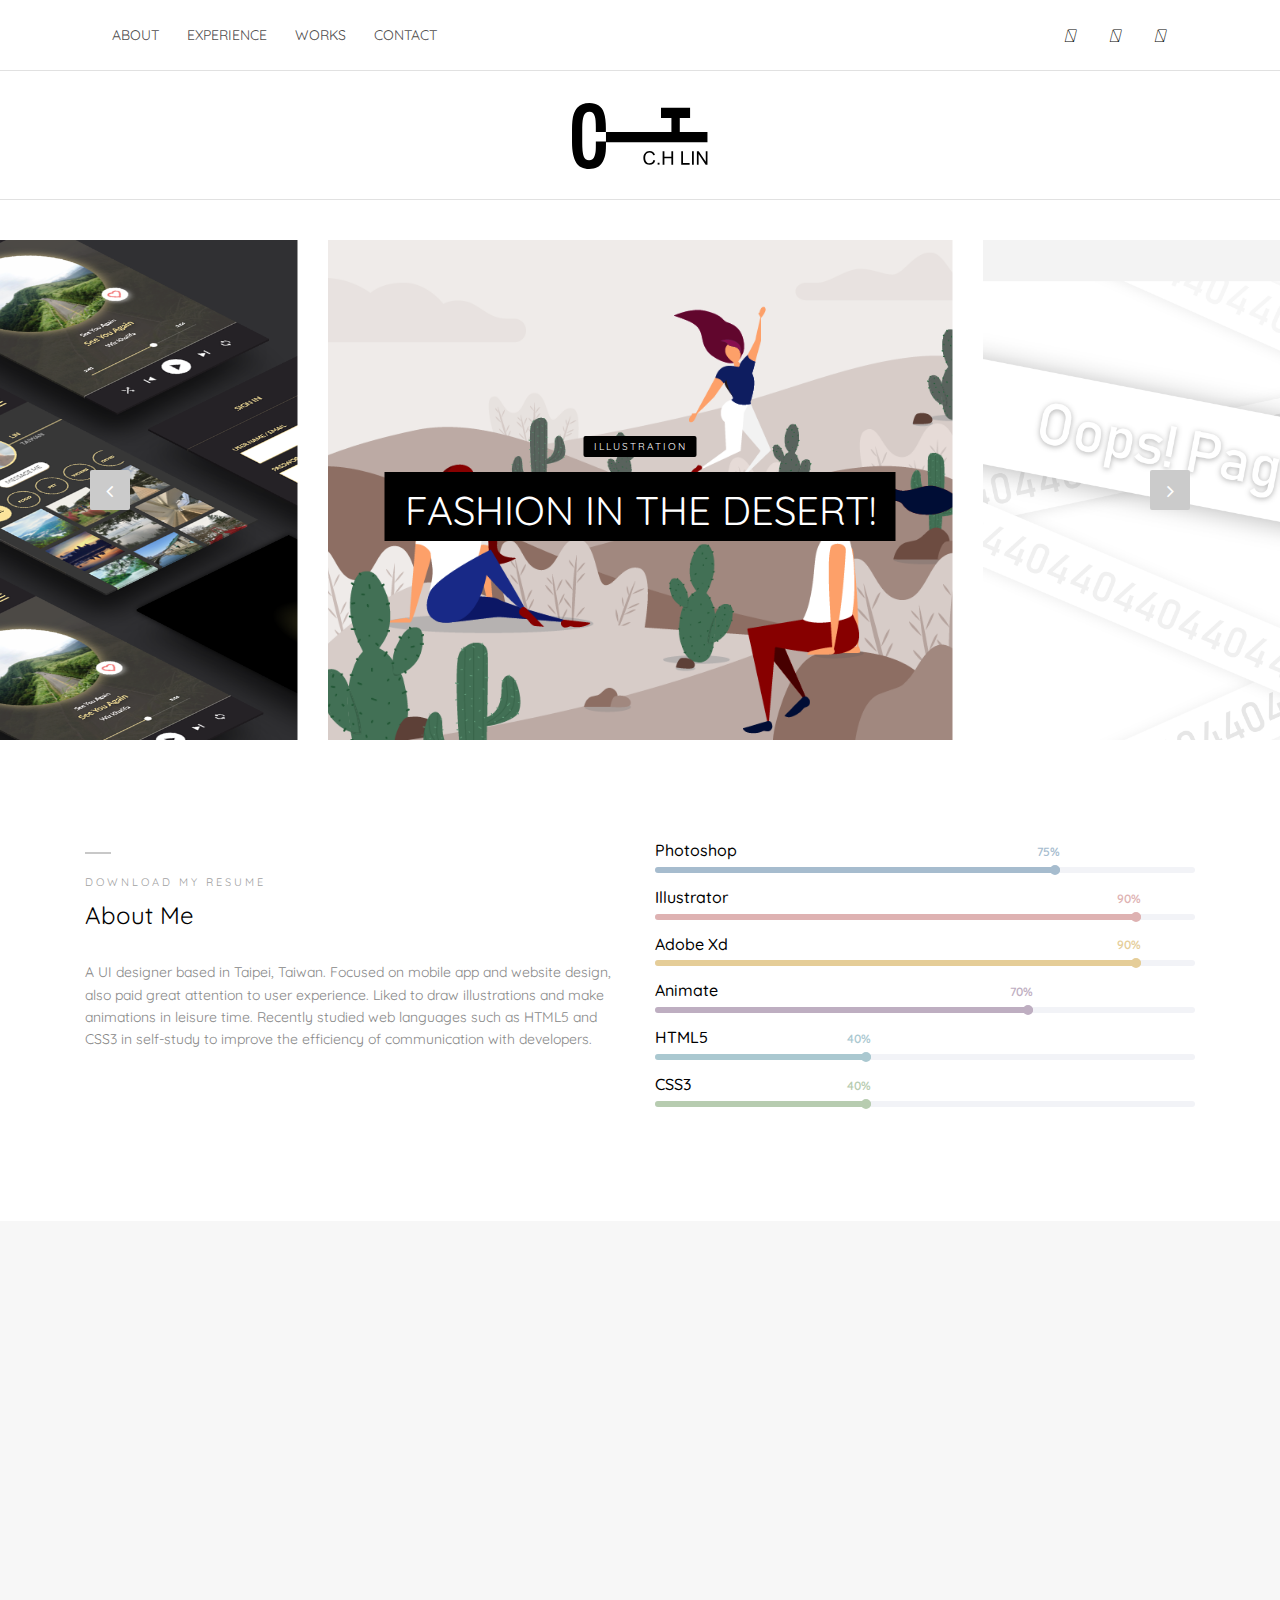
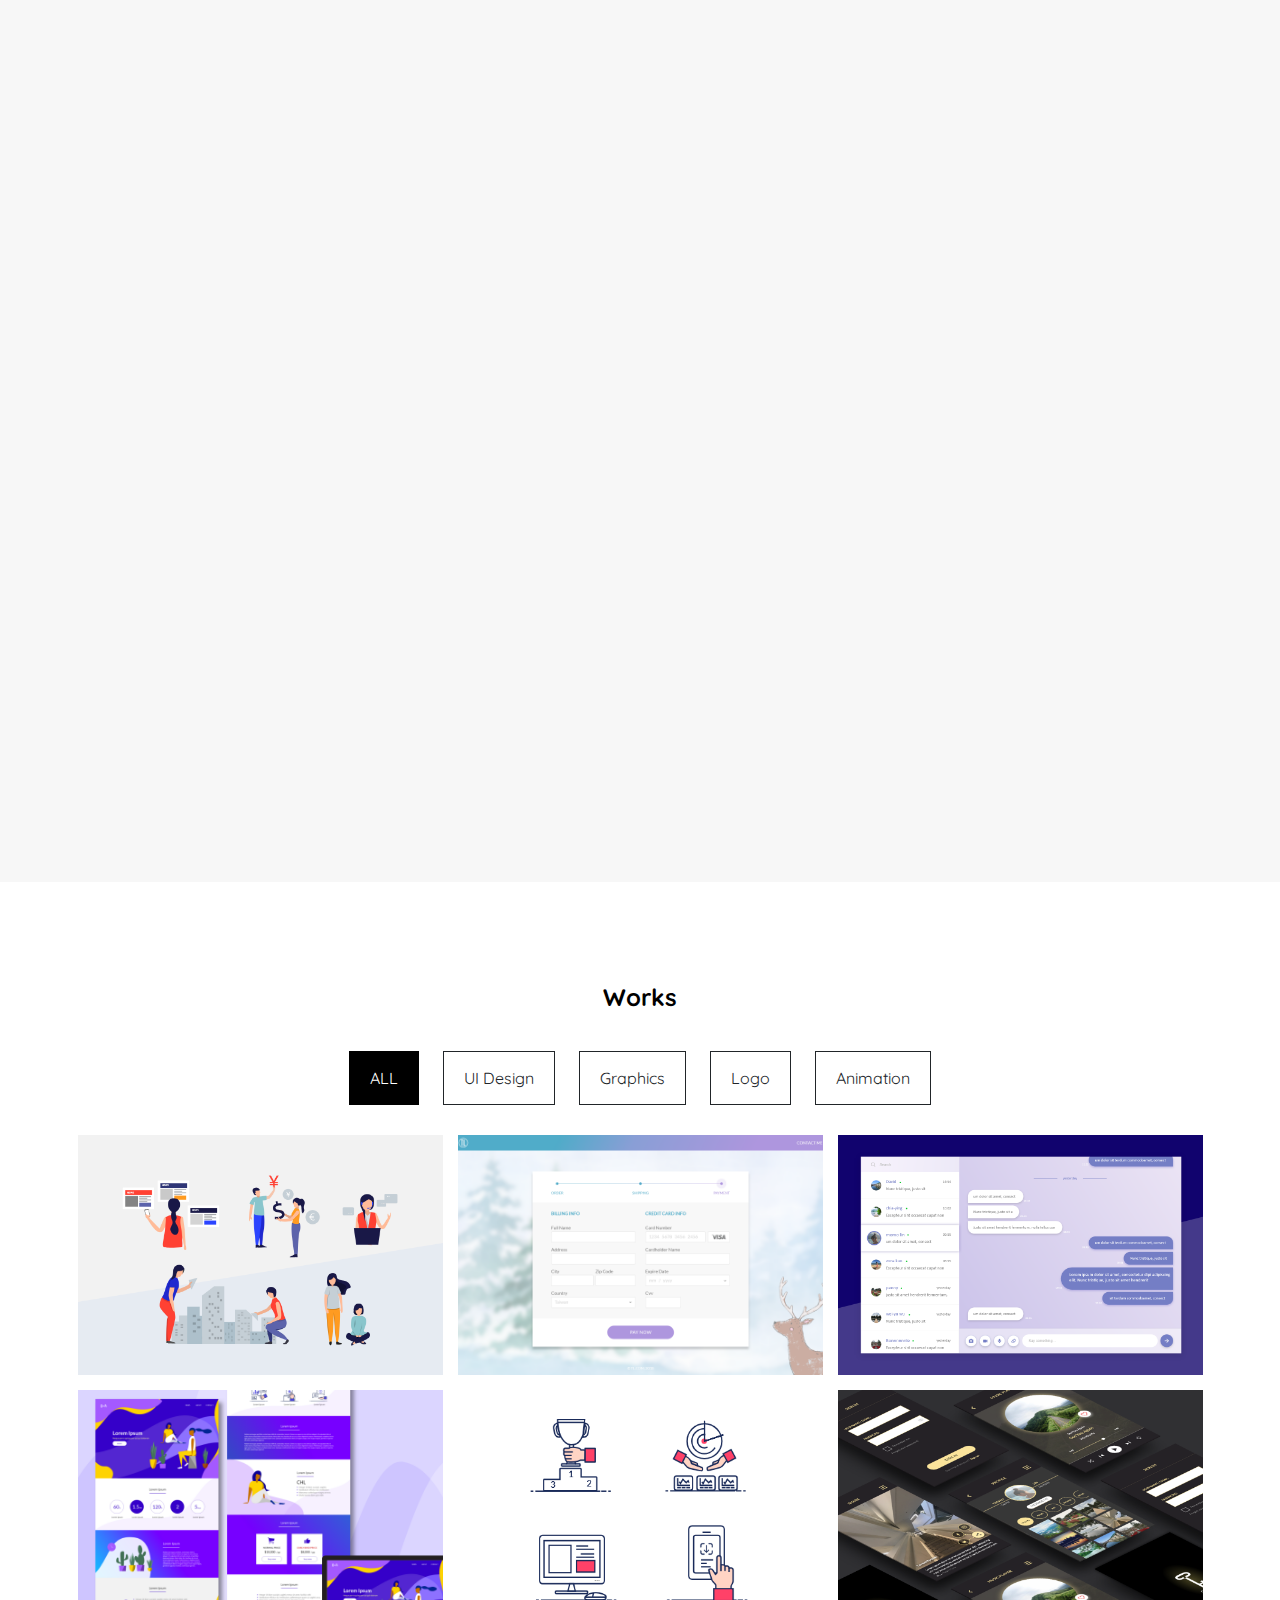
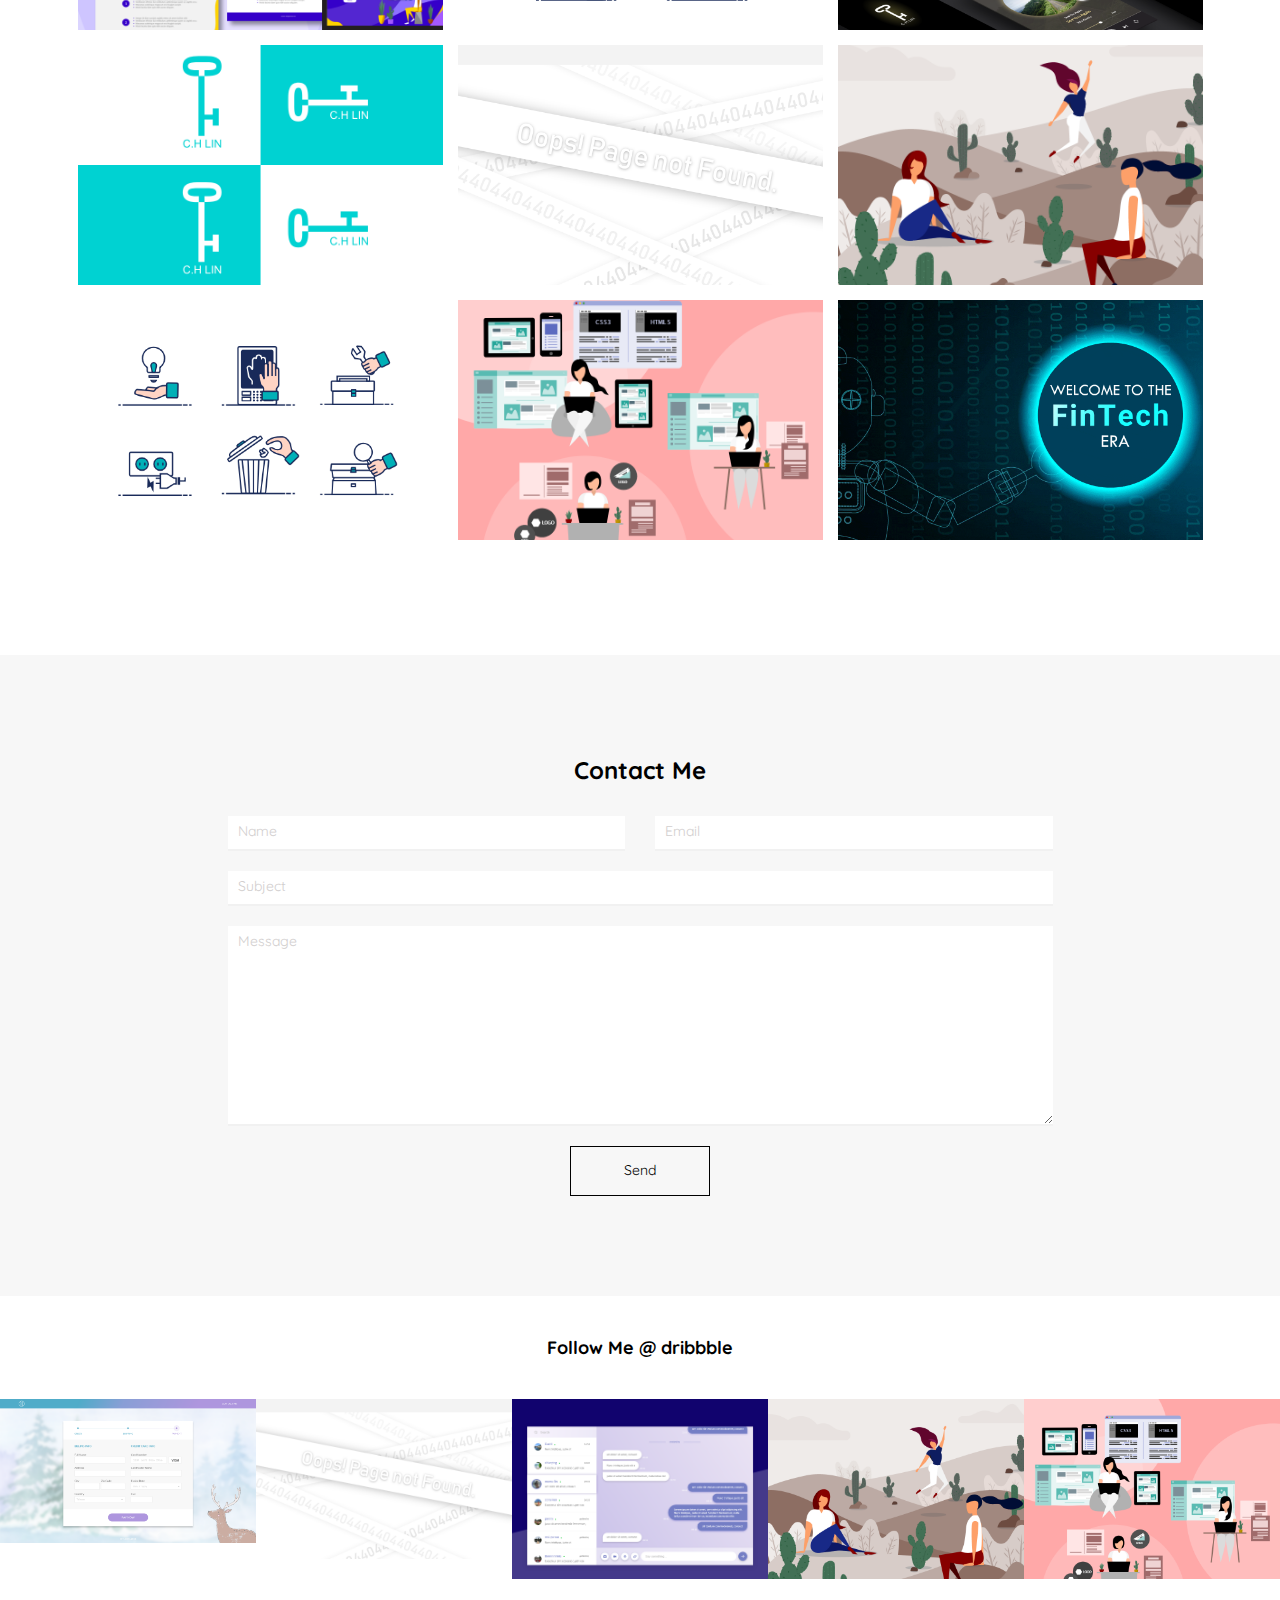
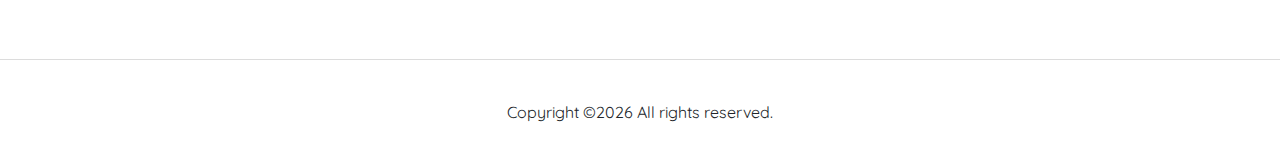
==== index.html @ 38c98ac3 "chl website" ====
<!DOCTYPE html>
<html lang="en">

<head>
    <meta charset="UTF-8">
    <meta name="description" content="">
    <meta http-equiv="X-UA-Compatible" content="IE=edge">
    <meta name="viewport" content="width=device-width, initial-scale=1, shrink-to-fit=no">
    <!-- The above 4 meta tags *must* come first in the head; any other head content must come *after* these tags -->

    <!-- Title -->
    <title>CHL</title>

    <!-- Favicon -->
    <link rel="icon" href="img/core-img/favicon.ico">

    <!-- Style CSS -->
    <link rel="stylesheet" href="style.css">
<!--    <link rel="stylesheet" href="assets/css/bootstrap.min.css">-->
    <link rel="stylesheet" href="assets/css/lightbox.min.css">
    <link rel="stylesheet" href="assets/css/responsive.css">
    <link rel="stylesheet" href="https://use.fontawesome.com/releases/v5.7.1/css/all.css" integrity="sha384-fnmOCqbTlWIlj8LyTjo7mOUStjsKC4pOpQbqyi7RrhN7udi9RwhKkMHpvLbHG9Sr" crossorigin="anonymous">



</head>

<body>
    <!-- Preloader -->
    <div id="preloader">
        <div class="preload-content">
            <div id="original-load"></div>
        </div>
    </div>

    <!-- ##### Header Area Start ##### -->
    <header class="header-area">

        <!-- Nav Area -->
        <div class="original-nav-area" id="stickyNav" >
            <div class="classy-nav-container breakpoint-off">
                <div class="container">
                    <!-- Classy Menu -->
                    <nav class="classy-navbar justify-content-between">

                        <!-- Navbar Toggler -->
                        <div class="classy-navbar-toggler">
                            <span class="navbarToggler"><span></span><span></span><span></span></span>
                        </div>

                        <!-- Menu -->
                        <div class="col-12 col-sm-6 classy-menu" id="originalNav">
                            <!-- close btn -->
                            <div class="classycloseIcon">
                                <div class="cross-wrap"><span class="top"></span><span class="bottom"></span></div>
                            </div>

                            <!-- Nav Start -->
                            <div class="classynav">
                                <ul>
                                    <li><a href="#aboutme">About</a></li>
                                    <li><a href="#myexperiences">Experience</a></li>
                                    <li><a href="#works">Works</a></li>
                                    <li><a href="#contact">Contact</a></li>
                                </ul>
                            </div>
                            <!-- Nav End -->
                        </div>
                        <div class="col-12 col-sm-6">
                        <div class="top-social-area">
<!--
                            <a href="#" data-toggle="tooltip" data-placement="top" title="Pinterest"><i class="fa fa-pinterest" aria-hidden="true"></i></a>
                            <a href="#" data-toggle="tooltip" data-placement="top" title="Twitter"><i class="fa fa-twitter" aria-hidden="true"></i></a>
-->
                            <a target="_blank" href="https://dribbble.com/chiahueilin" data-toggle="tooltip" data-placement="bottom" title="Dribbble"><i class="fab fa-dribbble" aria-hidden="true"></i></a>
                            <a target="_blank" href="https://www.behance.net/tiffanylin1b27" data-toggle="tooltip" data-placement="bottom" title="Behance"><i class="fab fa-behance" aria-hidden="true"></i></a>
                            <a target="_blank" href="#" data-toggle="tooltip" data-placement="bottom" title="Linkedin"><i class="fab fa-linkedin" aria-hidden="true"></i></a>
                        </div>
                    </div>
                    </nav>
                </div>
            </div>
        </div>
        <div class="logo-area text-center">
            <div class="container h-100">
                <div class="row h-100 align-items-center">
                    <div class="col-12">
                        <a href="index.html" class="original-logo"><img src="img/core-img/logo_horizontal_filled%20%E2%80%93%201@2x.png" alt=""></a>
                    </div>
                </div>
            </div>
        </div>
    </header>
    <!-- ##### Header Area End ##### -->

    <!-- ##### Hero Area Start ##### -->
    <div class="hero-area">
        <!-- Hero Slides Area -->
        <div class="hero-slides owl-carousel">
            <!-- Single Slide -->
            <div class="single-hero-slide bg-img" style="background-image: url(img/bg-img/desert.png);">
                <div class="container h-100">
                    <div class="row h-100 align-items-center">
                        <div class="col-12">
                            <div class="slide-content text-center">
                                <div class="post-tag">
                                    <a href="#" data-animation="fadeInUp">illustration</a>
                                </div>
                                <h2 data-animation="fadeInUp" data-delay="250ms"><a href="#">fashion in the desert!</a></h2>
                            </div>
                        </div>
                    </div>
                </div>
            </div>
        
            <!-- Single Slide -->
            <div class="single-hero-slide bg-img" style="background-image: url(img/bg-img/008_404page.png);">
                <div class="container h-100">
                    <div class="row h-100 align-items-center">
                        <div class="col-12">
                            <div class="slide-content text-center">
                                <div class="post-tag">
                                    <a href="#" data-animation="fadeInUp">UI Design</a>
                                </div>
                                <h2 data-animation="fadeInUp" data-delay="250ms"><a href="#">Oops!Page not Found!</a></h2>
                            </div>
                        </div>
                    </div>
                </div>
            </div>
            <!-- Single Slide -->
            <div class="single-hero-slide bg-img" style="background-image: url(img/bg-img/012_Direct%20Messaging_dribbble%20%E2%80%93%201.png);">
                <div class="container h-100">
                    <div class="row h-100 align-items-center">
                        <div class="col-12">
                            <div class="slide-content text-center">
                                <div class="post-tag">
                                    <a href="#" data-animation="fadeInUp">UI Design</a>
                                </div>
                                <h2 data-animation="fadeInUp" data-delay="250ms"><a href="#">Message Me!</a></h2>
                            </div>
                        </div>
                    </div>
                </div>
            </div>
            <!-- Single Slide -->
            <div class="single-hero-slide bg-img" style="background-image: url(img/bg-img/Perspective%20App%20Screens%20Mock-Up_filled.png);">
                <div class="container h-100">
                    <div class="row h-100 align-items-center">
                        <div class="col-12">
                            <div class="slide-content text-center">
                                <div class="post-tag">
                                    <a href="#" data-animation="fadeInUp">APP Design</a>
                                </div>
                                <h2 data-animation="fadeInUp" data-delay="250ms"><a href="#">UI Challenge!</a></h2>
                            </div>
                        </div>
                    </div>
                </div>
            </div>
        </div>
    </div>
    <!-- ##### Hero Area End ##### -->

    <!-- ##### Blog Wrapper Start ##### -->
    <div id="aboutme" class="blog-wrapper section-padding-100 clearfix">
        <div class="container">
            <div class="row align-items-end">
                <!-- Single Blog Area -->
                <div class="col-12 col-lg-6">
                    <div class="single-blog-area clearfix">
                        <!-- Blog Content -->
                        <div class="single-blog-content">
                            <div class="line"></div>
                            <a href="resume.pdf" download="resume" class="post-tag">Download My Resume</a>
                            <h4>About Me</h4>
                            <p>A UI designer based in Taipei, Taiwan. Focused on mobile app and website design, also paid great attention to user experience. Liked to draw illustrations and make animations in leisure time. Recently studied web languages such as HTML5 and CSS3 in self-study to improve the efficiency of communication with developers.</p>
                        </div>
                    </div>
                </div>
				<div class="col-12 col-lg-6">
                  <div class="single-blog-area clearfix">
							<div class="progress-wrap">
								<h6>Photoshop</h6>
								<div class="progress">
								 	<div class="progress-bar color-1" role="progressbar" aria-valuenow="75"
								  	aria-valuemin="0" aria-valuemax="100" style="width:75%">
								    <span>75%</span>
								  	</div>
								</div>
							</div>
							<div class="progress-wrap">
								<h6>Illustrator</h6>
								<div class="progress">
								 	<div class="progress-bar color-2" role="progressbar" aria-valuenow="90"
								  	aria-valuemin="0" aria-valuemax="100" style="width:90%">
								    <span>90%</span>
								  	</div>
								</div>
							</div>
							<div class="progress-wrap">
								<h6>Adobe Xd</h6>
								<div class="progress">
								 	<div class="progress-bar color-3" role="progressbar" aria-valuenow="90"
								  	aria-valuemin="0" aria-valuemax="100" style="width:90%">
								    <span>90%</span>
								  	</div>
								</div>
							</div>
							<div class="progress-wrap">
								<h6>Animate</h6>
								<div class="progress">
								 	<div class="progress-bar color-4" role="progressbar" aria-valuenow="70"
								  	aria-valuemin="0" aria-valuemax="100" style="width:70%">
								    <span>70%</span>
								  	</div>
								</div>
							</div>
							<div class="progress-wrap">
								<h6>HTML5</h6>
								<div class="progress">
								 	<div class="progress-bar color-5" role="progressbar" aria-valuenow="30"
								  	aria-valuemin="0" aria-valuemax="100" style="width:40%">
								    <span>40%</span>
								  	</div>
								</div>
							</div>
							<div class="progress-wrap">
								<h6>CSS3</h6>
								<div class="progress">
								 	<div class="progress-bar color-6" role="progressbar" aria-valuenow="40"
								  	aria-valuemin="0" aria-valuemax="100" style="width:40%">
								    <span>40%</span>
								  	</div>
								</div>
							</div>
					</div>
				</div>
            </div>
            </div>
        </div>
    <!-- skills -->
     <section id="myexperiences" class="experience">
        <div class="container">
            <div class="row">
                <div class="col-12 col-lg-12">

                    <!-- Single Blog Area  -->
                    <div class="single-blog-area blog-style-2 mb-50 wow fadeInUp" data-wow-delay="0.2s" data-wow-duration="1000ms">
                        <div class="row align-items-center">
                            <div class="col-12 col-md-5">
                                <div class="single-blog-thumbnail">
                                    <img src="img/blog-img/experience3.png" alt="">
                                    <div class="post-date">
                                        <p>2<span>years</span></p>
                                    </div>
                                </div>
                            </div>
                            <div class="col-12 col-md-7">
                                <!-- Blog Content -->
                                <div class="single-blog-content">
                                    <div class="line"></div>
                                    <p>2017-NOW</p>
                                    <h4>UI Designer</h4>
                                    <h6>Official Website Redesigned Project Leader</h6>
                                    <p>- Presented analysis, sitemaps, wireframe, concept sketches and visual design to chiefs<br>
                                        - Responsible for all UI/UX design decision<br>
                                        - Inter-departmental communication</p>

                                    <h6>Stock and Future APP</h6>
                                    <p>- Collaborated closely with the product manager and Engineers from conception to the end<br>
                                        - Responsible for all UI design decision to create visually stimulating and delightful designs<br>
                                        - Completed jobs 10% faster than targets on average</p>

                                    <h6>Simulated Trading Platform / Competition Website</h6>
                                    <p>- Collaborated closely with product manager on product strategies, sitemaps and wireframe<br>
                                        - Mocked up prototypes for testing and presentation<br>
                                        - Responsible for all UI design decision</p>
                                </div>
                            </div>
                        </div>
                    </div>

                    <!-- Single Blog Area  -->
                    <div class="single-blog-area blog-style-2 mb-50 wow fadeInUp" data-wow-delay="0.3s" data-wow-duration="1000ms">
                        <div class="row align-items-center">
                            <div class="col-12 col-md-5">
                                <div class="single-blog-thumbnail">
                                    <img src="img/blog-img/experience2.png" alt="">
                                    <div class="post-date">
                                        <p>2<span>years</span></p>
                                    </div>
                                </div>
                            </div>
                            <div class="col-12 col-md-7">
                                <!-- Blog Content -->
                                <div class="single-blog-content">
                                    <div class="line"></div>
                                    <p>2015-2017</p>
                                    <h4>Visual Designer / UI Designer</h4>
                                    <h6>Medical Game on Ipad</h6>
                                        <p>- Communicated with clients to form a strong understanding of their mission<br>
                                        - Presented concepts, product strategies and benefits to clients<br>
                                            - Created illustrations based on clients needs</p>

                                    <h6>Medical Product Website / Exhibition / Academic Institution Events</h6>
                                        <p>- Responsible for all UI design decision<br>
                                        - Created Main visual design of exhibition activities<br>
                                        - Designed promotional materials</p>
                                </div>
                            </div>
                        </div>
                    </div>
                    <!-- Single Blog Area  -->
                    <div class="single-blog-area blog-style-2 mb-50 wow fadeInUp" data-wow-delay="0.5s" data-wow-duration="1000ms">
                        <div class="row align-items-center">
                            <div class="col-12 col-md-5">
                                <div class="single-blog-thumbnail">
                                    <img src="img/blog-img/experience1.png" alt="">
                                    <div class="post-date">
                                        <p>3<span>years</span></p>
                                    </div>
                                </div>
                            </div>
                            <div class="col-12 col-md-7">
                                <!-- Blog Content -->
                                <div class="single-blog-content">
                                    <div class="line"></div>
                                    <p>2013-2015</p>
                                    <h4>Intern / Freelancer</h4>
                                    <p>- Designed promotions materials including print ads, brochures, posters and website banners<br>
                                        - Created logo for clients rebranding efforts.</p>
                                </div>
                            </div>
                        </div>
                    </div>
                </div>

                    </div>
                </div>
    </section>
<!--            </div>-->

    <!-- ##### Blog Wrapper End ##### -->
    
    
     <!-- ====== Portfolio Section ====== -->
    <section id="works" class="section-padding-100 portfolio-area">
        <div class="container">
            <!-- Section Title -->
            <div class="row justify-content-center">
                <div class="col-lg-6">
                    <div class="text-center">
                        <h4>Works</h4>
                    </div>
                </div>
            </div>
            <!-- //Section Title -->
            <div class="row justify-content-center">
                <!-- Work List Menu-->
                <div class="col-lg-8">
                    <div class="work-list text-center">
                        <ul>
                            <li class="filter" class="active" data-filter="all">ALL</li>
                            <li class="filter" data-filter=".web">UI Design</li>
                            <li class="filter" data-filter=".graphics">Graphics</li>
                            <li class="filter" data-filter=".logo">Logo</li>
<!--                            <li class="filter" data-filter=".wp">Flat</li>-->
                            <li class="filter" data-filter=".other">Animation</li>
                        </ul>
                    </div>
                </div>
                <!-- // Work List Menu -->
            </div>
            <div class="row portfolio">
                <!-- Single Portfolio -->
                <div class="col-lg-4 col-md-6 mix graphics">
                    <div class="single-portfolio" style="background-image: url(img/blog-img/human.png)">
                        <div class="portfolio-icon text-center">
                            <a data-lightbox='lightbox' href="img/blog-img/human.png"><i class="far fa-eye"></i></a>
                        </div>
                        <div class="portfolio-hover">
                            <h4>Human Behavior</h4>
                        </div>
                    </div>
                </div>
                <!-- // Single Portfolio -->
                <!-- Single Portfolio -->
                <div class="col-lg-4 col-md-6 mix web">
                    <div class="single-portfolio" style="background-image: url(img/blog-img/002_checkout.png)">
                        <div class="portfolio-icon text-center">
                            <a data-lightbox='lightbox' href="img/blog-img/002_checkout.png"><i class="far fa-eye"></i></a>
                        </div>
                        <div class="portfolio-hover">
                            <h4>Checkout</span></h4>
                        </div>
                    </div>
                </div>
                <!-- // Single Portfolio -->
                <!-- Single Portfolio -->
                <div class="col-lg-4 col-md-6 mix web">
                    <div class="single-portfolio" style="background-image: url(img/blog-img/012_Direct%20Messaging.png)">
                        <div class="portfolio-icon text-center">
                            <a data-lightbox='lightbox' href="img/blog-img/012_Direct%20Messaging.png"><i class="far fa-eye"></i></a>
                        </div>
                        <div class="portfolio-hover">
                            <h4>Messaging</span></h4>
                        </div>
                    </div>
                </div>
                <!-- // Single Portfolio -->
                <!-- Single Portfolio -->
                <div class="col-lg-4 col-md-6 mix web graphics">
                    <div class="single-portfolio" style="background-image: url(img/blog-img/onepage.png)">
                        <div class="portfolio-icon text-center">
                            <a data-lightbox='lightbox' href="img/blog-img/onepage.png"><i class="far fa-eye"></i></a>
                        </div>
                        <div class="portfolio-hover">
                            <h4>One-page Website</h4>
                        </div>
                    </div>
                </div>
                <!-- // Single Portfolio -->
                <!-- Single Portfolio -->
                <div class="col-lg-4 col-md-6 mix graphics">
                    <div class="single-portfolio" style="background-image: url(img/blog-img/icondesign_dribbble.png)">
                        <div class="portfolio-icon text-center">
                            <a data-lightbox='lightbox' href="img/blog-img/icondesign_dribbble.png"><i class="far fa-eye"></i></a>
                        </div>
                        <div class="portfolio-hover">
                            <h4>Icon Set</h4>
                        </div>
                    </div>
                </div>
                <!-- // Single Portfolio -->
                <!-- Single Portfolio -->
                <div class="col-lg-4 col-md-6 mix web">
                    <div class="single-portfolio" style="background-image: url(img/blog-img/Perspective%20App%20Screens%20Mock-Up_filled.png)">
                        <div class="portfolio-icon text-center">
                            <a data-lightbox='lightbox' href="img/blog-img/Perspective%20App%20Screens%20Mock-Up_filled.png"><i class="far fa-eye"></i></a>
                        </div>
                        <div class="portfolio-hover">
                            <h4>APP UI Challenge</h4>
                        </div>
                    </div>
                </div>
                <!-- // Single Portfolio -->
                <!-- Single Portfolio -->
                <div class="col-lg-4 col-md-6 mix logo graphics">
                    <div class="single-portfolio" style="background-image: url(img/blog-img/logo.png)">
                        <div class="portfolio-icon text-center">
                            <a data-lightbox='lightbox' href="img/blog-img/logo.png"><i class="far fa-eye"></i></a>
                        </div>
                        <div class="portfolio-hover">
                            <h4>My Logo</h4>
                        </div>
                    </div>
                </div>
                <!-- // Single Portfolio -->
                <!-- Single Portfolio -->
                <div class="col-lg-4 col-md-6 mix web">
                    <div class="single-portfolio" style="background-image: url(img/blog-img/008_404page.png)">
                        <div class="portfolio-icon text-center">
                            <a data-lightbox='lightbox' href="img/blog-img/008_404page.png"><i class="far fa-eye"></i></a>
                        </div>
                        <div class="portfolio-hover">
                            <h4>404 page</h4>
                        </div>
                    </div>
                </div>
                <!-- // Single Portfolio -->
                <!-- Single Portfolio -->
                <div class="col-lg-4 col-md-6 mix graphics">
                    <div class="single-portfolio" style="background-image: url(img/blog-img/desert.png)">
                        <div class="portfolio-icon text-center">
                            <a data-lightbox='lightbox' href="img/blog-img/desert.png"><i class="far fa-eye"></i></a>
                        </div>
                        <div class="portfolio-hover">
                            <h4>Fashion in the desert</h4>
                        </div>
                    </div>
                </div>
                <!-- // Single Portfolio -->
                <!-- Single Portfolio -->
                <div class="col-lg-4 col-md-6 mix icon graphics">
                    <div class="single-portfolio" style="background-image: url(img/blog-img/icondesign2_dribbble.png)">
                        <div class="portfolio-icon text-center">
                            <a data-lightbox='lightbox' href="img/blog-img/icondesign2_dribbble.png"><i class="far fa-eye"></i></a>
                        </div>
                        <div class="portfolio-hover">
                            <h4>Icon Set2</h4>
                        </div>
                    </div>
                </div>
                <!-- // Single Portfolio -->
                <!-- Single Portfolio -->
                <div class="col-lg-4 col-md-6 mix graphics">
                    <div class="single-portfolio" style="background-image: url(img/blog-img/human-2.png)">
                        <div class="portfolio-icon text-center">
                            <a data-lightbox='lightbox' href="img/blog-img/human-2.png"><i class="far fa-eye"></i></a>
                        </div>
                        <div class="portfolio-hover">
                            <h4>Working Woman</h4>
                        </div>
                    </div>
                </div>
                <!-- // Single Portfolio -->
                <!-- Single Portfolio -->
                <div class="col-lg-4 col-md-6 mix other graphics">
                    <div class="single-portfolio" style="background-image: url(img/blog-img/robotbanner_1200x808_s.gif)">
                        <div class="portfolio-icon text-center">
                            <a data-lightbox='lightbox' href="img/blog-img/robotbanner_1200x808_s.gif"><i class="far fa-eye"></i></a>
                        </div>
                        <div class="portfolio-hover">
                            <h4>The FinTech Era</h4>
                        </div>
                    </div>
                </div>
                <!-- // Single Portfolio -->
            </div>
        </div>
    </section>
    <!-- ====== // Portfolio Section ====== -->
    
        <!-- ##### Contact Area Start ##### -->
    <section id="contact" class="contact-area section-padding-100">
        <div class="container">
            <div class="row justify-content-center">
                <!-- Contact Form Area -->
                <div class="col-12 col-md-10 col-lg-9">
                    <div class="contact-form">
                    <div class="text-center">
                        <h4>Contact Me</h4>
                    </div>
                        <!-- Contact Form -->
                        <form action="https://formspree.io/coffeeanne26@gmail.com" method="POST">
                            <div class="row">
                                <div class="col-12 col-md-6">
                                    <div class="group">
                                        <input type="text" name="name" id="name" required>
                                        <span class="highlight"></span>
                                        <span class="bar"></span>
                                        <label>Name</label>
                                    </div>
                                </div>
                                <div class="col-12 col-md-6">
                                    <div class="group">
                                        <input type="email" name="email" id="email" required>
                                        <span class="highlight"></span>
                                        <span class="bar"></span>
                                        <label>Email</label>
                                    </div>
                                </div>
                                <div class="col-12">
                                    <div class="group">
                                        <input type="text" name="subject" id="subject" required>
                                        <span class="highlight"></span>
                                        <span class="bar"></span>
                                        <label>Subject</label>
                                    </div>
                                </div>
                                <div class="col-12">
                                    <div class="group">
                                        <textarea name="message" id="message" required></textarea>
                                        <span class="highlight"></span>
                                        <span class="bar"></span>
                                        <label>Message</label>
                                    </div>
                                </div>
                                <div class="col-12">
                                    <div class="btn-center">
                                    <button type="submit" class="btn original-btn">Send</button>
                                    </div>
                                </div>
                            </div>
                        </form>
<!--
                        <form action="https://formspree.io/your@email.com" method="POST">
                          <input type="text" name="name">
                          <input type="email" name="_replyto">
                          <input type="submit" value="Send">
                        </form>
-->
                    </div>
                </div>

            </div>
        </div>
    </section>
    
    
    

    <!-- ##### Dribbble Feed Area Start ##### -->
    <div class="instagram-feed-area">
        <div class="container">
            <div class="row">
                <div class="col-12">
                    <div class="insta-title">
                        <h5>Follow Me @ dribbble</h5>
                    </div>
                </div>
            </div>
        </div>
        <!-- Dribbble Slides -->
        <div class="instagram-slides owl-carousel">
            <!-- Single Dribbble Feed -->
            <div class="single-insta-feed">
                <img src="img/blog-img/002_checkout.png" alt="">
                <!-- Hover Effects -->
                <div class="hover-effects">
                    <a target="_blank" href="https://dribbble.com/chiahueilin" class="d-flex align-items-center justify-content-center"><i class="fab fa-dribbble"></i></a>
                </div>
            </div>
            <!-- Single Dribbble Feed -->
            <div class="single-insta-feed">
                <img src="img/blog-img/008_404page.png" alt="">
                <!-- Hover Effects -->
                <div class="hover-effects">
                    <a target="_blank" href="https://dribbble.com/chiahueilin" class="d-flex align-items-center justify-content-center"><i class="fab fa-dribbble"></i></a>
                </div>
            </div>
            <!-- Single Dribbble Feed -->
            <div class="single-insta-feed">
                <img src="img/blog-img/012_Direct%20Messaging_dribbble.png" alt="">
                <!-- Hover Effects -->
                <div class="hover-effects">
                    <a target="_blank" href="https://dribbble.com/chiahueilin" class="d-flex align-items-center justify-content-center"><i class="fab fa-dribbble"></i></a>
                </div>
            </div>
            <!-- Single Dribbble Feed -->
            <div class="single-insta-feed">
                <img src="img/blog-img/desert.png" alt="">
                <!-- Hover Effects -->
                <div class="hover-effects">
                    <a target="_blank" href="https://dribbble.com/chiahueilin" class="d-flex align-items-center justify-content-center"><i class="fab fa-dribbble"></i></a>
                </div>
            </div>
            <!-- Single Dribbble Feed -->
            <div class="single-insta-feed">
                <img src="img/blog-img/human-2.png" alt="">
                <!-- Hover Effects -->
                <div class="hover-effects">
                    <a target="_blank" href="https://dribbble.com/chiahueilin" class="d-flex align-items-center justify-content-center"><i class="fab fa-dribbble"></i></a>
                </div>
            </div>
            <!-- Single Dribbble Feed -->
            <div class="single-insta-feed">
                <img src="img/blog-img/human.png" alt="">
                <!-- Hover Effects -->
                <div class="hover-effects">
                    <a target="_blank" href="https://dribbble.com/chiahueilin" class="d-flex align-items-center justify-content-center"><i class="fab fa-dribbble"></i></a>
                </div>
            </div>
            <!-- Single Dribbble Feed -->
            <div class="single-insta-feed">
                <img src="img/blog-img/robotbanner_1200x808_s.gif" alt="">
                <!-- Hover Effects -->
                <div class="hover-effects">
                    <a target="_blank" href="https://dribbble.com/chiahueilin" class="d-flex align-items-center justify-content-center"><i class="fab fa-dribbble"></i></a>
                </div>
            </div>
            <!-- Single Dribbble Feed -->
            <div class="single-insta-feed">
                <img src="img/blog-img/humanillustration%20(2).png" alt="">
                <!-- Hover Effects -->
                <div class="hover-effects">
                    <a target="_blank" href="https://dribbble.com/chiahueilin" class="d-flex align-items-center justify-content-center"><i class="fab fa-dribbble"></i></a>
                </div>
            </div>
            <!-- Single Dribbble Feed -->
            <div class="single-insta-feed">
                <img src="img/blog-img/onepage.png" alt="">
                <!-- Hover Effects -->
                <div class="hover-effects">
                    <a target="_blank" href="https://dribbble.com/chiahueilin" class="d-flex align-items-center justify-content-center"><i class="fab fa-dribbble"></i></a>
                </div>
            </div>
            <!-- Single Dribbble Feed -->
            <div class="single-insta-feed">
                <img src="img/blog-img/icondesign2_dribbble.png" alt="">
                <!-- Hover Effects -->
                <div class="hover-effects">
                    <a target="_blank" href="https://dribbble.com/chiahueilin" class="d-flex align-items-center justify-content-center"><i class="fab fa-dribbble"></i></a>
                </div>
            </div>
        </div>
    </div>
    <!-- ##### Dribbble Feed Area End ##### -->

    <!-- ##### Footer Area Start ##### -->
    <footer class="footer-area text-center">

   <!-- Link back to Colorlib can't be removed. Template is licensed under CC BY 3.0. -->
        <div class="copyright">Copyright &copy;<script>document.write(new Date().getFullYear());</script> All rights reserved.</div>
<!-- Link back to Colorlib can't be removed. Template is licensed under CC BY 3.0. -->

    </footer>
   <!-- ##### Footer Area End ##### -->

    <!-- Ionicons --!>
    
    <!-- jQuery (Necessary for All JavaScript Plugins) -->
    <script src="js/jquery/jquery-2.2.4.min.js"></script>
    <script src="js/popper.min.js"></script>
    <script src="js/bootstrap.min.js"></script>
    <script src="js/plugins.js"></script>
    <script src="js/active.js"></script>
    <script src="assets/js/lightbox.min.js"></script>
    <script src="assets/js/owl.carousel.min.js"></script>
    <script src="assets/js/jquery.mixitup.js"></script>
    <script src="assets/js/wow.min.js"></script>
    <script src="assets/js/main.js"></script>
    
    

    
</body>

</html>
---- style.css ----
/* [ -- Master Stylesheet -- ]
/* :: Import Fonts */


@import url("https://fonts.googleapis.com/css?family=Noto+Sans+TC:400,700|Quicksand:400,700&amp;subset=chinese-traditional");
@import url(css/bootstrap.min.css);
@import url(css/classy-nav.css);
@import url(css/animate.css);
@import url(css/owl.carousel.css);
@import url(css/font-awesome.min.css);
@font-face {
  font-family: 'helveticaneuebold';
  src: url("fonts/helvetica_neu_bold-webfont.woff2") format("woff2"), url("fonts/helvetica_neu_bold-webfont.woff") format("woff");
  font-weight: normal;
  font-style: normal; }
@font-face {
  font-family: 'helveticaneuemedium';
  src: url("fonts/helveticaneue_medium-webfont.woff2") format("woff2"), url("fonts/helveticaneue_medium-webfont.woff") format("woff");
  font-weight: normal;
  font-style: normal; }
/* :: Import All CSS */
/* :: Base CSS */
* {
  margin: 0;
  padding: 0; }

body {
  font-family: 'Quicksand', 'Noto Sans TC', Arial, sans-serif, helveticaneuemedium;
  font-weight: 400;
  background-color: #ffffff; }

h1,
h2,
h3,
h4,
h5 {
  color: #000000;
  font-weight: 700;
  line-height: 1.3;
  font-family: "Quicksand"; }

h6 {
  color: #000000;
  line-height: 1.3;
  font-family: "Quicksand"; }


p {
  color: #878787;
  font-size: 14px;
  line-height: 1.4;
  font-family: "Quicksand"; }

a {
  -webkit-transition-duration: 500ms;
  transition-duration: 500ms;
  text-decoration: none;
  outline: none;
  font-size: 14px;
  font-family: "Quicksand";
  color: #4f4d4d; }
  a:hover, a:focus {
    font-family: "Quicksand";
    -webkit-transition-duration: 500ms;
    transition-duration: 500ms;
    text-decoration: none;
    outline: none;
    font-size: 14px;
    }

#preloader {
  display: -webkit-box;
  display: -ms-flexbox;
  display: flex;
  -webkit-box-align: center;
  -ms-flex-align: center;
  -ms-grid-row-align: center;
  align-items: center;
  -webkit-box-pack: center;
  -ms-flex-pack: center;
  justify-content: center;
  background-color: #0d0d0d;
  position: fixed;
  width: 100%;
  height: 100%;
  z-index: 1000000; }

#original-load {
  width: 70px;
  height: 70px;
  border-radius: 50%;
  border: 3px;
  border-style: solid;
  border-color: transparent;
  border-top-color: #f1f1f1;
  -webkit-animation: original 2400ms linear infinite;
  animation: original 2400ms linear infinite;
  z-index: 999; }
  #original-load:before {
    content: "";
    position: absolute;
    top: 7.5px;
    left: 7.5px;
    right: 7.5px;
    bottom: 7.5px;
    border-radius: 50%;
    border: 3px;
    border-style: solid;
    border-color: transparent;
    border-top-color: #f1f1f1;
    -webkit-animation: original 2700ms linear infinite;
    animation: original 2700ms linear infinite; }
  #original-load:after {
    content: "";
    position: absolute;
    top: 20px;
    left: 20px;
    right: 20px;
    bottom: 20px;
    border-radius: 50%;
    border: 3px;
    border-style: solid;
    border-color: transparent;
    border-top-color: #f1f1f1;
    -webkit-animation: original 1800ms linear infinite;
    animation: original 1800ms linear infinite; }

@-webkit-keyframes original {
  0% {
    -webkit-transform: rotate(0deg);
    transform: rotate(0deg); }
  100% {
    -webkit-transform: rotate(360deg);
    transform: rotate(360deg); } }
@keyframes original {
  0% {
    -webkit-transform: rotate(0deg);
    transform: rotate(0deg); }
  100% {
    -webkit-transform: rotate(360deg);
    transform: rotate(360deg); } }
ul,
ol {
  margin: 0; }
  ul li,
  ol li {
    list-style: none; }

img {
  height: auto;
  max-width: 100%; }

.mt-15 {
  margin-top: 15px; }

.mt-30 {
  margin-top: 30px; }

.mt-50 {
  margin-top: 50px; }

.mt-70 {
  margin-top: 70px; }

.mt-100 {
  margin-top: 100px; }

.mb-15 {
  margin-bottom: 15px; }

.mb-30 {
  margin-bottom: 30px; }

.mb-50 {
  margin-bottom: 50px; }

.ml-15 {
  margin-left: 15px; }

.ml-30 {
  margin-left: 30px; }

.mr-15 {
  margin-right: 15px; }

.mr-30 {
  margin-right: 30px; }

.mb-70 {
  margin-bottom: 70px; }

.mb-100 {
  margin-bottom: 100px; }

.bg-img {
  background-position: center center;
  background-size: cover;
  background-repeat: no-repeat; }

.bg-transparent {
  background-color: transparent; }

.font-bold {
  font-weight: 700; }

.font-light {
  font-weight: 400; }

.height-400 {
  height: 400px !important; }

.height-500 {
  height: 500px !important; }

.height-600 {
  height: 600px !important; }

.height-700 {
  height: 700px !important; }

.height-800 {
  height: 800px !important; }

.section-padding-100 {
  padding: 100px 0; }

.section-padding-50 {
  padding: 50px 0; }

.section-padding-50-0 {
  padding: 50px 0 0 0; }

.section-padding-100-70 {
  padding: 100px 0 70px; }

.section-padding-100-50 {
  padding: 100px 0 50px; }

.section-padding-100-0 {
  padding: 100px 0 0; }

.section-padding-0-100 {
  padding: 0 0 100px; }

.section-padding-100-20 {
  padding: 100px 0 20px 0; }

#scrollUp {
  bottom: 60px;
  right: 60px;
  font-size: 13px;
  text-align: center;
  color: #878787;
  letter-spacing: 2px;
  border-bottom: 2px solid #878787;
  -webkit-transition-duration: 500ms;
  transition-duration: 500ms;
  text-transform: uppercase;
  padding: 5px 10px;
  line-height: 1; }
  #scrollUp:hover {
    color: #000000;
    border-color: #000000; }
  @media only screen and (min-width: 768px) and (max-width: 991px) {
    #scrollUp {
      bottom: 30px;
      right: 30px; } }
  @media only screen and (max-width: 767px) {
    #scrollUp {
      bottom: 30px;
      right: 30px; } }

.bg-gray {
  background-color: #f1f1f1; }

.background-overlay {
  position: relative;
  z-index: 2; }
  .background-overlay:after {
    position: absolute;
    z-index: -1;
    top: 0;
    left: 0;
    width: 100%;
    height: 100%;
    content: '';
    background-color: rgba(0, 0, 0, 0.6); }

.original-btn {
  position: relative;
  z-index: 1;
  padding: 0 20px;
  min-width: 140px;
  height: 50px;
  border: 1px solid;
  border-color: #000000;
  font-size: 14px;
  border-radius: 0;
  font-family: 'Quicksand',"Open Sans", sans-serif;
  color: #000000; }
  .original-btn:hover, .original-btn:focus {
    font-family: 'Quicksand', "Open Sans", sans-serif;
    color: #ffffff;
    border-color: #000000;
    background-color: #000000; }


/* :: Header Area CSS */
.header-area {
  position: relative;
  width: 100%;
  z-index: 100;
  -webkit-transition-duration: 500ms;
  transition-duration: 500ms; }

    .header-area .original-nav-area .top-social-area {
      text-align: right; }
      @media only screen and (max-width: 767px) {
        .header-area .original-nav-area .top-social-area {
          text-align: right; } }
      .header-area .original-nav-area .top-social-area a {
        display: inline-block;
        padding: 5px 15px;
        color: #000000;
        font-size: 18px; }
        .header-area .original-nav-area .top-social-area a:hover, .header-area .top-header .top-social-area a:focus {
          color: #000000; }
        @media only screen and (min-width: 768px) and (max-width: 991px) {
          .header-area .original-nav-area .top-social-area a {
            padding: 5px 10px; } }
        @media only screen and (max-width: 767px) {
          .header-area .original-nav-area .top-social-area a {
            padding: 5px 10px; } }
        @media only screen and (min-width: 576px) and (max-width: 767px) {
          .header-area .original-nav-area .top-social-area a {
            padding: 5px 10px; } }
  .header-area .logo-area {
    height: 130px;
    border-top: 1px solid #e1e1e1;
    border-bottom: 1px solid #e1e1e1;
    margin-bottom: 40px;
    position: relative;
    z-index: -1; }
    @media only screen and (max-width: 767px) {
      .header-area .logo-area {
        height: 100px; } }

.header-area .original-nav-area {
    height: 70px;}
    @media only screen and (max-width: 767px) {
      .header-area .original-nav-area {
        height: 70px; } }
.header-area .original-nav-area .classynav {
    text-align: center;}

    .header-area .original-nav-area .classynav ul li a {
      text-transform: uppercase;
      color: #4f4d4d; }
      .header-area .original-nav-area .classynav ul li a:focus, .header-area .original-nav-area .classynav ul li a:hover {
        color: #000000; }
    .header-area .original-nav-area .classy-nav-container {
      background-color: transparent;}
    .header-area .original-nav-area .classy-navbar {
      height: 70px;
      padding: 0; }
      @media only screen and (max-width: 767px) {
        .header-area .original-nav-area .classy-navbar {
          height: 70px; } }
  .header-area .is-sticky .original-nav-area {
    background-color: #ffffff;
    margin-top: 0;
    box-shadow: 0 5px 15px rgba(0, 0, 0, 0.15);
    position: fixed;
    width: 100%;
    height: 70px;
    top: 0;
    left: 0;
    right: 0;
    z-index: 900; }
    .header-area .is-sticky .original-nav-area .classy-navbar {
      height: 70px; }

.slide-content h2 {
    font-weight: 400;
}


.modal-backdrop.show {
  opacity: .8 !important; }


/* :: Hero Slides Area CSS */
.hero-slides {
  position: relative;
  z-index: 1; }
  .hero-slides .single-hero-slide {
    position: relative;
    z-index: 1;
    height: 500px; }
    @media only screen and (min-width: 992px) and (max-width: 1199px) {
      .hero-slides .single-hero-slide {
        height: 500px; } }
    @media only screen and (min-width: 768px) and (max-width: 991px) {
      .hero-slides .single-hero-slide {
        height: 450px; } }
    @media only screen and (max-width: 767px) {
      .hero-slides .single-hero-slide {
        height: 250px; } }
    .hero-slides .single-hero-slide .slide-content {
      display: none; }
      .hero-slides .single-hero-slide .slide-content .post-tag {
        margin-bottom: 15px;
        display: block; }
        .hero-slides .single-hero-slide .slide-content .post-tag a {
          display: inline-block;
          padding: 3px 10px;
          background-color: #000000;
          border-radius: 2px;
          text-transform: uppercase;
          letter-spacing: 2px;
          font-size: 10px;
          color: #ffffff; }
      .hero-slides .single-hero-slide .slide-content h2 a {
        font-size: 40px;
        display: inline-block;
        padding: 12px 20px 5px;
        background-color: #000000;
        border-radius: 0;
        text-transform: uppercase;
        color: #ffffff;
        margin-bottom: 0; }
        @media only screen and (min-width: 992px) and (max-width: 1199px) {
          .hero-slides .single-hero-slide .slide-content h2 a {
            font-size: 30px; } }
        @media only screen and (min-width: 768px) and (max-width: 991px) {
          .hero-slides .single-hero-slide .slide-content h2 a {
            font-size: 24px; } }
        @media only screen and (max-width: 767px) {
          .hero-slides .single-hero-slide .slide-content h2 a {
            font-size: 12px;
            padding: 12px 10px 5px; } }
  .hero-slides .center .single-hero-slide .slide-content {
    display: block; }
  .hero-slides .owl-nav .owl-prev,
  .hero-slides .owl-nav .owl-next {
    background-color: #cbcbcb;
    top: 50%;
    margin-top: -20px;
    width: 40px;
    height: 40px;
    left: 7%;
    position: absolute;
    z-index: 20;
    text-align: center;
    font-size: 20px;
    color: #ffffff;
    line-height: 42px;
    border-radius: 2px;
    -webkit-transition-duration: 500ms;
    transition-duration: 500ms; }
    .hero-slides .owl-nav .owl-prev:hover, .hero-slides .owl-nav .owl-prev:focus,
    .hero-slides .owl-nav .owl-next:hover,
    .hero-slides .owl-nav .owl-next:focus {
      background-color: #0d0d0d;
      color: #ffffff; }
  .hero-slides .owl-nav .owl-next {
    left: auto;
    right: 7%; }

/* Color Slide */

.progress-wrap h6 {
  font-size: 16px;
  font-family: "Quicksand", Arial, sans-serif;
  margin-bottom: 6px; }

.progress {
  height: 6px;
  -webkit-box-shadow: none;
  box-shadow: none;
  background: #f2f3f7;
  overflow: visible;
  margin-bottom: 14px;}

.progress-bar {
  background: #2c98f0;
  -webkit-box-shadow: none;
  box-shadow: none;
  font-size: 12px;
  line-height: 1.2;
  color: #000;
  font-weight: 600;
  text-align: right;
  position: relative;
  overflow: visible;
  -webkit-border-radius: 8px;
  -moz-border-radius: 8px;
  -ms-border-radius: 8px;
  border-radius: 8px; }
  .progress-bar:after {
    position: absolute;
    top: -2px;
    right: 0;
    width: 10px;
    height: 10px;
    content: '';
    background: #2c98f0;
    -webkit-border-radius: 50%;
    -moz-border-radius: 50%;
    -ms-border-radius: 50%;
    border-radius: 50%; }
  .progress-bar span {
    position: absolute;
    top: -22px;
    right: 0; }
  .progress-bar.color-1 {
    background: #a6bcce; }
    .progress-bar.color-1:after {
      background: #a6bcce; }
    .progress-bar.color-1 span {
      color: #a6bcce; }
  .progress-bar.color-2 {
    background: #deb2b2; }
    .progress-bar.color-2:after {
      background: #deb2b2; }
    .progress-bar.color-2 span {
      color: #deb2b2; }
  .progress-bar.color-3 {
    background: #e5cd98; }
    .progress-bar.color-3:after {
      background: #e5cd98; }
    .progress-bar.color-3 span {
      color: #e5cd98; }
  .progress-bar.color-4 {
    background: #beaec1; }
    .progress-bar.color-4:after {
      background: #beaec1; }
    .progress-bar.color-4 span {
      color: #beaec1; }
  .progress-bar.color-5 {
    background: #aac8d0; }
    .progress-bar.color-5:after {
      background: #aac8d0; }
    .progress-bar.color-5 span {
      color: #aac8d0; }
  .progress-bar.color-6 {
    background: #b7ccb0; }
    .progress-bar.color-6:after {
      background: #b7ccb0; }
    .progress-bar.color-6 span {
      color: #b7ccb0; }

.js .animate-box {
  opacity: 0; }


/* Blog Content Area CSS */

.experience {
    background-color: #f7f7f7;
    padding: 80px 0 30px 0;
}
.single-blog-area {
  position: relative;
  z-index: 1; }
  .single-blog-area .single-blog-thumbnail {
    position: relative;
    text-align: center;
    z-index: 1; }
    .single-blog-area .single-blog-thumbnail img {
      width: 80%; }
    .single-blog-area .single-blog-thumbnail .post-date {
      position: absolute;
      z-index: 10;
      left: 15px;
      top: 15px;
      background-color: rgb(0, 0, 0);
      padding: 16px 16px 0px 16px;
      text-align: center; }
      .single-blog-area .single-blog-thumbnail .post-date p {
        font-size: 24px;
        color: #ffffff;
        line-height: 1;
        font-family: "helveticaneuemedium"; }
        .single-blog-area .single-blog-thumbnail .post-date p span {
          display: block;
          font-family: "Quicksand", sans-serif;
          font-size: 11px;
          color: #ffffff; }
  .single-blog-area .single-blog-content .line {
    background-color: #c8c8c8;
    width: 26px;
    height: 2px;
    margin-bottom: 20px; }
  .single-blog-area .single-blog-content .post-tag {
    color: #a1a1a1;
    font-size: 11px;
    text-transform: uppercase;
    letter-spacing: 3px;
    margin-bottom: 10px;
    display: block; }
    .single-blog-area .single-blog-content .post-tag:hover, .single-blog-area .single-blog-content .post-tag:focus {
      color: #000000; }
  .single-blog-area .single-blog-content h4 {
    display: inline-block;
    color: #000000;
    font-size: 24px;
    font-weight: 400;
    margin-bottom: 30px; }
    .single-blog-area .single-blog-content h4 a:hover, .single-blog-area .single-blog-content h4 a:focus {
      color: #000000; }
    @media only screen and (min-width: 992px) and (max-width: 1199px) {
      .single-blog-area .single-blog-content h4 a {
        margin-bottom: 20px; } }
  .single-blog-area .single-blog-content > p {
    line-height: 1.6;
    margin-bottom: 70px; }
    @media only screen and (min-width: 992px) and (max-width: 1199px) {
      .single-blog-area .single-blog-content > p {
        margin-bottom: 30px; } }
  .single-blog-area .single-blog-content .post-meta p {
    font-size: 9px;
    text-transform: uppercase;
    margin-bottom: 0;
    letter-spacing: 3px;
    display: inline-block; }
    .single-blog-area .single-blog-content .post-meta p:first-of-type {
      margin-right: 30px; }
    .single-blog-area .single-blog-content .post-meta p a {
      font-size: 9px;
      text-transform: uppercase;
      color: #000000;
      letter-spacing: 3px; }
  .single-blog-area.blog-style-2 .single-blog-content > p {
    margin-bottom: 10px; }

.single-catagory-area {
  position: relative;
  z-index: 1; }
  .single-catagory-area .catagory-title {
    background-color: #000000;
    top: 50%;
    left: 50%;
    width: 226px;
    height: 156px;
    position: absolute;
    z-index: 10;
    -webkit-transform: translate(-50%, -50%);
    transform: translate(-50%, -50%);
    display: -webkit-box;
    display: -ms-flexbox;
    display: flex;
    -webkit-box-align: center;
    -ms-flex-align: center;
    -ms-grid-row-align: center;
    align-items: center;
    -webkit-box-pack: center;
    -ms-flex-pack: center;
    justify-content: center;
    -webkit-transition-duration: 500ms;
    transition-duration: 500ms; }
    .single-catagory-area .catagory-title:hover {
      background-color: #000000; }
    .single-catagory-area .catagory-title a {
      font-size: 10px;
      color: #ffffff;
      letter-spacing: 3px;
      display: inline-block;
      text-transform: uppercase; }

.post-tag-content {
  position: absolute;
  width: 1140px;
  top: 0;
  left: 50%;
  -webkit-transform: translateX(-50%);
  transform: translateX(-50%); }
  @media only screen and (min-width: 992px) and (max-width: 1199px) {
    .post-tag-content {
      width: 100%; } }
  @media only screen and (min-width: 768px) and (max-width: 991px) {
    .post-tag-content {
      width: 100%; } }
  @media only screen and (max-width: 767px) {
    .post-tag-content {
      width: 100%; } }

@media only screen and (min-width: 768px) and (max-width: 991px) {
  .post-sidebar-area {
    margin-top: 100px; } }
@media only screen and (max-width: 767px) {
  .post-sidebar-area {
    margin-top: 100px; } }

.sidebar-widget-area {
  position: relative;
  z-index: 1;
  margin-bottom: 60px; }
  .sidebar-widget-area .search-form {
    position: relative;
    z-index: 1; }
    .sidebar-widget-area .search-form input[type="search"] {
      width: 100%;
      height: 40px;
      border: none;
      border-bottom: 1px solid #bbbec1;
      font-size: 12px;
      font-style: italic;
      font-family: "Open Sans", sans-serif;
      color: #bbbec1;
      -webkit-transition-duration: 500ms;
      transition-duration: 500ms; }
      .sidebar-widget-area .search-form input[type="search"]:focus {
        border-bottom: 1px solid #000000; }
    .sidebar-widget-area .search-form input[type="submit"] {
      display: none; }
  .sidebar-widget-area .newsletterForm {
    position: relative;
    z-index: 1; }
    .sidebar-widget-area .newsletterForm input {
      width: 100%;
      height: 40px;
      border: 1px solid #787878;
      font-size: 13px;
      font-family: "Open Sans", sans-serif;
      -webkit-transition-duration: 500ms;
      transition-duration: 500ms;
      font-style: italic;
      color: #b2b2b2;
      margin-bottom: 15px;
      padding: 0 25px; }
      .sidebar-widget-area .newsletterForm input:focus {
        border: 1px solid #000000; }
    .sidebar-widget-area .newsletterForm button[type="submit"] {
      background-color: #ffffff;
      -webkit-transition-duration: 500ms;
      transition-duration: 500ms; }
      .sidebar-widget-area .newsletterForm button[type="submit"]:hover {
        background-color: #000000; }
  .sidebar-widget-area .title {
    font-size: 18px;
    margin-bottom: 52px; }
    .sidebar-widget-area .title.subscribe-title {
      margin-bottom: 20px; }
  .sidebar-widget-area .single-blog-post {
    margin-bottom: 25px; }
    .sidebar-widget-area .single-blog-post .post-thumbnail {
      -webkit-box-flex: 0;
      -ms-flex: 0 0 115px;
      flex: 0 0 115px;
      min-width: 115px;
      padding-right: 15px; }
    .sidebar-widget-area .single-blog-post .post-content .post-tag {
      color: #a1a1a1;
      font-size: 11px;
      text-transform: uppercase;
      margin-bottom: 10px; }
      .sidebar-widget-area .single-blog-post .post-content .post-tag:hover, .sidebar-widget-area .single-blog-post .post-content .post-tag:focus {
        color: #000000; }
    .sidebar-widget-area .single-blog-post .post-content h4 {
      margin-bottom: 10px;
      line-height: 1; }
/*
      .sidebar-widget-area .single-blog-post .post-content h4 .post-headline {
        font-size: 16px;
        color: #000000; }
*/
    .sidebar-widget-area .single-blog-post .post-content .post-meta p {
      margin-bottom: 0; }
      .sidebar-widget-area .single-blog-post .post-content .post-meta p a {
        font-size: 11px;
        color: #878787;
        font-family: "Open Sans", sans-serif;
        text-transform: uppercase; }
        .sidebar-widget-area .single-blog-post .post-content .post-meta p a:hover, .sidebar-widget-area .single-blog-post .post-content .post-meta p a:focus {
          color: #000000; }
  .sidebar-widget-area .tags {
    display: -webkit-box;
    display: -ms-flexbox;
    display: flex;
    -ms-flex-wrap: wrap;
    flex-wrap: wrap;
    margin-top: -5px;
    margin-left: -5px; }
    .sidebar-widget-area .tags a {
      display: block;
      padding: 0 35px;
      border: 1px solid #c5c5c5;
      font-size: 12px;
      color: #000000;
      height: 45px;
      line-height: 43px;
      margin: 5px; }
      .sidebar-widget-area .tags a:hover, .sidebar-widget-area .tags a:focus {
        border: 1px solid #000000;
        color: #ffffff;
        background-color: #000000; }
      @media only screen and (min-width: 992px) and (max-width: 1199px) {
        .sidebar-widget-area .tags a {
          padding: 0 20px; } }
      @media only screen and (min-width: 768px) and (max-width: 991px) {
        .sidebar-widget-area .tags a {
          padding: 0 15px; } }

.instagram-feed-area {
  position: relative;
  z-index: 1;
/*  border-top: 1px solid #dcdcdc;*/
  margin-bottom: 80px;}
  .instagram-feed-area .insta-title {
    text-align: center; }
    .instagram-feed-area .insta-title h5 {
      margin-bottom: 0;
      padding: 40px 0;
      font-size: 18px; }
  .instagram-feed-area .single-insta-feed {
    position: relative;
    z-index: 1;
    clear: both;
    height: 180px;
    width: auto; }
    .instagram-feed-area .single-insta-feed .hover-effects a {
      display: block;
      color: #ffffff;
      font-size: 30px;
      position: absolute;
      width: 100%;
      height: 100%;
      top: 0;
      left: 0;
      z-index: 10;
      background-color: rgba(49, 49, 49, 0.95);
      opacity: 0;
      visibility: hidden; }
    .instagram-feed-area .single-insta-feed:hover .hover-effects a, .instagram-feed-area .single-insta-feed:focus .hover-effects a {
      opacity: 1;
      visibility: visible; }

.breadcumb-area {
  position: relative;
  z-index: 1;
  height: 210px; }
  .breadcumb-area .breadcumb-content h2 {
    padding: 10px 15px 0;
    margin-bottom: 0;
    font-size: 48px;
    background-color: #000000;
    color: #ffffff;
    display: inline-block;
    text-transform: uppercase;
    line-height: 1; }
    @media only screen and (max-width: 767px) {
      .breadcumb-area .breadcumb-content h2 {
        font-size: 30px; } }

.blog-post-author {
  position: relative;
  z-index: 1;
  padding: 70px 0;
  border-top: 1px solid;
  border-bottom: 1px solid;
  border-color: #c5c5c5; }
  .blog-post-author .author-thumbnail {
    -webkit-box-flex: 0;
    -ms-flex: 0 0 132px;
    flex: 0 0 132px;
    min-width: 132px;
    padding-right: 20px;
    width: 112px;
    height: 112px;
    border-radius: 50%; }
    @media only screen and (max-width: 767px) {
      .blog-post-author .author-thumbnail {
        -webkit-box-flex: 0;
        -ms-flex: 0 0 90px;
        flex: 0 0 90px;
        min-width: 90px; } }
    .blog-post-author .author-thumbnail img {
      border-radius: 50%; }
  .blog-post-author .author-info .line {
    background-color: #c8c8c8;
    width: 26px;
    height: 2px;
    margin-bottom: 20px; }
  .blog-post-author .author-info .author-role {
    color: #a1a1a1;
    font-size: 11px;
    text-transform: uppercase;
    letter-spacing: 3px;
    margin-bottom: 10px;
    display: block; }
  .blog-post-author .author-info h4 a {
    display: inline-block;
    color: #000000;
    font-size: 24px;
    margin-bottom: 0; }
  .blog-post-author .author-info p {
    line-height: 2;
    margin-bottom: 0;
    font-family: "Open Sans", sans-serif; }

.single-blog-wrapper .single-blog-area .single-blog-content p {
  font-family: "Open Sans", sans-serif; }

.comment_area {
  border-bottom: 1px solid #c5c5c5;
  padding-bottom: 40px; }
  .comment_area .title {
    margin-bottom: 50px; }
  @media only screen and (max-width: 767px) {
    .comment_area .comment-content {
      padding: 20px 15px; } }
  .comment_area .comment-content .comment-author {
    -webkit-box-flex: 0;
    -ms-flex: 0 0 79px;
    flex: 0 0 79px;
    min-width: 79px;
    margin-right: 55px;
    border-radius: 50%; }
    @media only screen and (max-width: 767px) {
      .comment_area .comment-content .comment-author {
        -webkit-box-flex: 0;
        -ms-flex: 0 0 60px;
        flex: 0 0 60px;
        min-width: 60px;
        margin-right: 15px; } }
    .comment_area .comment-content .comment-author img {
      border-radius: 50%; }
  .comment_area .comment-content .comment-meta {
    margin-bottom: 30px; }
    .comment_area .comment-content .comment-meta .post-date {
      color: #a1a1a1;
      font-size: 1px;
      margin-bottom: 0;
      display: block; }
    .comment_area .comment-content .comment-meta .post-author {
      margin-bottom: 15px;
      display: block; }
    .comment_area .comment-content .comment-meta p {
      margin-bottom: 15px;
      font-size: 14px;
      font-family: "Open Sans", sans-serif;
      line-height: 2; }
    .comment_area .comment-content .comment-meta .comment-reply {
      font-size: 11px;
      color: #000000;
      font-family: "Open Sans", sans-serif;
      text-transform: uppercase; }
  .comment_area .single_comment_area {
    margin-bottom: 30px; }
    .comment_area .single_comment_area:last-of-type {
      margin-bottom: 0; }
  .comment_area .children .single_comment_area {
    margin-left: 50px;
    margin-top: 30px; }
    @media only screen and (max-width: 767px) {
      .comment_area .children .single_comment_area {
        margin-left: 15px; } }

.single_comment_area .children .single_comment_area .comment-meta {
  margin-bottom: 0; }

.cool-facts-area {
  position: relative;
  z-index: 1;
  background-attachment: fixed; }
  .cool-facts-area .single-blog-area .line {
    margin: 0 auto 15px;
    background-color: #ffffff; }
  .cool-facts-area .single-blog-area .post-tag {
    color: #ffffff; }
  .cool-facts-area .single-blog-area .post-headline {
    color: #ffffff; }
  .cool-facts-area .single-blog-area p {
    color: #ffffff; }
  .cool-facts-area .single-cool-facts-area h2 {
    font-size: 72px;
    color: #ffffff;
    line-height: 1; }
  .cool-facts-area .single-cool-facts-area p {
    margin-bottom: 0;
    font-size: 18px;
    color: #ffffff; }

/*::::::::::::::::::::::::::::::::::::
   Portfolio Section
::::::::::::::::::::::::::::::::::::*/


.work-list {
    margin: 30px 0;
}

.portfolio-area .mix {
    display: none;
}

.work-list ul {
    margin: 0;
    padding: 0;
    list-style: none;
}

.work-list ul li {
    display: inline-block;
    padding: 14px 20px;
    margin: 0px 10px;
    border: 1px solid;
    -webkit-transition: .3s;
    transition: .3s;
    cursor: pointer;
}

.work-list ul li.filter.active,
.work-list ul li:hover {
    color: #ffffff;
    background-color: #000000;
    border-color: #000000;
    border-radius: 0;
}

.row.portfolio .col-lg-4 {
    padding-left: 7.5px;
    padding-right: 7.5px;
}

.single-portfolio {
    height: 240px;
    margin-bottom: 15px;
    background-position: center;
    background-size: cover;
    background-color: #ffffff;
    padding: 15px;
    position: relative;
    z-index: 1;
    overflow: hidden;
}

.single-portfolio:after {
    position: absolute;
    content: '';
    left: 0;
    bottom: 0;
    width: 100%;
    height: 0;
    background-color: #000;
    opacity: .5;
    -ms-filter: "progid:DXImageTransform.Microsoft.Alpha(Opacity=50)";
    -webkit-transition: .3s;
    transition: .3s;
    z-index: -1;

}

.single-portfolio:hover:after {
    height: 100%;
}

.portfolio-icon {
    position: absolute;
    top: 100%;
    margin-top: -20px;
    left: 50%;
    margin-left: -20px;
    opacity: 0;
    -ms-filter: "progid:DXImageTransform.Microsoft.Alpha(Opacity=0)";
    visibility: hidden;
    -webkit-transition: .6s;
    transition: .6s;
}

.single-portfolio:hover .portfolio-icon {
    opacity: 1;
    -ms-filter: "progid:DXImageTransform.Microsoft.Alpha(Opacity=100)";
    visibility: visible;
    top: 50%
}

.portfolio-icon a {
    font-size: 15px;
    color: #fff;
    width: 40px;
    height: 40px;
    border: 1px solid;
    display: inline-block;
    line-height: 40px;
    -webkit-transition: .3s;
    transition: .3s;
}

.portfolio-icon a:hover {
    border-radius: 50%;
}

.portfolio-hover h4 {
    color: #fff;
    font-size: 18px;
    font-weight: 400;
    text-transform: uppercase;
    text-align: center;
}

.portfolio-hover {
    position: absolute;
    width: 100%;
    left: 0;
    bottom: -60px;
    padding: 5px;
    z-index: 1;
    -webkit-transition: .3s;
    transition: .3s;
    opacity: 0;
    -ms-filter: "progid:DXImageTransform.Microsoft.Alpha(Opacity=0)";
    visibility: hidden;
}

.portfolio-hover:after {
    position: absolute;
    left: 0;
    bottom: 0;
    width: 100%;
    height: 100%;
    content: '';
    background-color: #000;
    z-index: -1;
}

.single-portfolio:hover .portfolio-hover {
    bottom: 0;
    opacity: 1;
    -ms-filter: "progid:DXImageTransform.Microsoft.Alpha(Opacity=100)";
    visibility: visible
}


/* Contact Area CSS */

.contact-area {
   background-color: #f7f7f7;
}

.contact-form h4,
.post-a-comment-area h4 {
  color: #000000;
  margin-bottom: 30px; }
.contact-form button,
.post-a-comment-area button {
  background-color: #f7f7f7;
  border-color: #000000;
  border-radius: 0;
  }

.btn-center {
    text-align: center;
}

/* Form CSS */
.group {
  position: relative;
  z-index: 1;
  margin-bottom: 20px; }
  .group input,
  .group textarea {
    font-size: 14px;
/*    font-style: italic;*/
    padding: 10px;
    display: block;
    width: 100%;
    height: 35px;
    border: none;
    border-bottom: 2px solid;
    border-color: #f1f1f1; }
    .group input:focus,
    .group textarea:focus {
      outline: none;
      box-shadow: none; }
  .group label {
    color: #d1cece;
/*    font-style: italic;*/
    font-size: 14px;
    font-weight: normal;
    position: absolute;
    pointer-events: none;
    left: 10px;
    top: 5px;
    transition: 0.5s ease all; }
  .group .bar {
    position: relative;
    display: block;
    width: 100%; }
    .group .bar:before, .group .bar:after {
      content: '';
      height: 2px;
      width: 0;
      bottom: 0;
      position: absolute;
      background-color: #000000;
      transition: 0.5s ease all; }
    .group .bar:before {
      left: 50%; }
    .group .bar:after {
      right: 50%; }
  .group .highlight {
    position: absolute;
    height: 60%;
    width: 100px;
    top: 25%;
    left: 0;
    pointer-events: none;
    opacity: 0.5; }
  .group textarea {
    min-height: 200px; }

/* Form Active State */
input:focus ~ label,
textarea:focus ~ label,
input:valid ~ label,
textarea:valid ~ label {
  top: -18px;
  font-size: 12px;
  color: #000000; }

input:focus ~ .bar:before,
textarea:focus ~ .bar:before,
input:focus ~ .bar:after,
textarea:focus ~ .bar:after {
  width: 50%; }

input:focus ~ .highlight,
textarea:focus ~ .highlight {
  -webkit-animation: inputHighlighter 0.3s ease;
  animation: inputHighlighter 0.3s ease; }

/* Animations */
@-webkit-keyframes inputHighlighter {
  from {
    background-color: #000000; }
  to {
    width: 0;
    background-color: transparent; } }
@-moz-keyframes inputHighlighter {
  from {
    background-color: #000000; }
  to {
    width: 0;
    background-color: transparent; } }
@keyframes inputHighlighter {
  from {
    background-color: #000000; }
  to {
    width: 0;
    background-color: transparent; } }
.map-area {
  position: relative;
  z-index: 1; }
  .map-area #googleMap {
    width: 100%;
    height: 690px; }
    @media only screen and (min-width: 992px) and (max-width: 1199px) {
      .map-area #googleMap {
        height: 500px; } }
    @media only screen and (min-width: 768px) and (max-width: 991px) {
      .map-area #googleMap {
        height: 450px; } }
    @media only screen and (max-width: 767px) {
      .map-area #googleMap {
        height: 400px; } }


@-webkit-keyframes lens-out {
  0% {
    -webkit-transform: rotate(45deg) scaleX(1);
    transform: rotate(45deg) scaleX(1); }
  30% {
    -webkit-transform: rotate(45deg) scaleX(1.4);
    transform: rotate(45deg) scaleX(1.4); }
  100% {
    -webkit-transform: rotate(45deg) scaleX(0);
    transform: rotate(45deg) scaleX(0); } }
@keyframes lens-out {
  0% {
    -webkit-transform: rotate(45deg) scaleX(1);
    transform: rotate(45deg) scaleX(1); }
  30% {
    -webkit-transform: rotate(45deg) scaleX(1.4);
    transform: rotate(45deg) scaleX(1.4); }
  100% {
    -webkit-transform: rotate(45deg) scaleX(0);
    transform: rotate(45deg) scaleX(0); } }
@-webkit-keyframes lens-in {
  0% {
    -webkit-transform: rotate(45deg) scaleX(0);
    transform: rotate(45deg) scaleX(0); }
  30% {
    -webkit-transform: rotate(45deg) scaleX(1.4);
    transform: rotate(45deg) scaleX(1.4); }
  100% {
    -webkit-transform: rotate(45deg) scaleX(1);
    transform: rotate(45deg) scaleX(1); } }
@keyframes lens-in {
  0% {
    -webkit-transform: rotate(45deg) scaleX(0);
    transform: rotate(45deg) scaleX(0); }
  30% {
    -webkit-transform: rotate(45deg) scaleX(1.4);
    transform: rotate(45deg) scaleX(1.4); }
  100% {
    -webkit-transform: rotate(45deg) scaleX(1);
    transform: rotate(45deg) scaleX(1); } }
@-webkit-keyframes cross-1-in {
  0% {
    -webkit-transform: rotate(45deg) scaleX(0) translateY(10px);
    transform: rotate(45deg) scaleX(0) translateY(10px); }
  70% {
    -webkit-transform: rotate(45deg) scaleX(1.2) translateY(10px);
    transform: rotate(45deg) scaleX(1.2) translateY(10px); }
  100% {
    -webkit-transform: rotate(45deg) scaleX(1) translateY(10px);
    transform: rotate(45deg) scaleX(1) translateY(10px); } }
@keyframes cross-1-in {
  0% {
    -webkit-transform: rotate(45deg) scaleX(0) translateY(10px);
    transform: rotate(45deg) scaleX(0) translateY(10px); }
  70% {
    -webkit-transform: rotate(45deg) scaleX(1.2) translateY(10px);
    transform: rotate(45deg) scaleX(1.2) translateY(10px); }
  100% {
    -webkit-transform: rotate(45deg) scaleX(1) translateY(10px);
    transform: rotate(45deg) scaleX(1) translateY(10px); } }
@-webkit-keyframes cross-2-in {
  0% {
    -webkit-transform: rotate(-45deg) scaleX(0) translateY(-10px);
    transform: rotate(-45deg) scaleX(0) translateY(-10px); }
  70% {
    -webkit-transform: rotate(-45deg) scaleX(1.2) translateY(-10px);
    transform: rotate(-45deg) scaleX(1.2) translateY(-10px); }
  100% {
    -webkit-transform: rotate(-45deg) scaleX(1) translateY(-10px);
    transform: rotate(-45deg) scaleX(1) translateY(-10px); } }
@keyframes cross-2-in {
  0% {
    -webkit-transform: rotate(-45deg) scaleX(0) translateY(-10px);
    transform: rotate(-45deg) scaleX(0) translateY(-10px); }
  70% {
    -webkit-transform: rotate(-45deg) scaleX(1.2) translateY(-10px);
    transform: rotate(-45deg) scaleX(1.2) translateY(-10px); }
  100% {
    -webkit-transform: rotate(-45deg) scaleX(1) translateY(-10px);
    transform: rotate(-45deg) scaleX(1) translateY(-10px); } }
@-webkit-keyframes cross-1-out {
  0% {
    -webkit-transform: rotate(45deg) scaleX(1) translateY(10px);
    transform: rotate(45deg) scaleX(1) translateY(10px); }
  100% {
    -webkit-transform: rotate(45deg) scaleX(0) translateY(10px);
    transform: rotate(45deg) scaleX(0) translateY(10px); } }
@keyframes cross-1-out {
  0% {
    -webkit-transform: rotate(45deg) scaleX(1) translateY(10px);
    transform: rotate(45deg) scaleX(1) translateY(10px); }
  100% {
    -webkit-transform: rotate(45deg) scaleX(0) translateY(10px);
    transform: rotate(45deg) scaleX(0) translateY(10px); } }
@-webkit-keyframes cross-2-out {
  0% {
    -webkit-transform: rotate(-45deg) scaleX(1) translateY(-10px);
    transform: rotate(-45deg) scaleX(1) translateY(-10px); }
  100% {
    -webkit-transform: rotate(-45deg) scaleX(0) translateY(-10px);
    transform: rotate(-45deg) scaleX(0) translateY(-10px); } }
@keyframes cross-2-out {
  0% {
    -webkit-transform: rotate(-45deg) scaleX(1) translateY(-10px);
    transform: rotate(-45deg) scaleX(1) translateY(-10px); }
  100% {
    -webkit-transform: rotate(-45deg) scaleX(0) translateY(-10px);
    transform: rotate(-45deg) scaleX(0) translateY(-10px); } }
/* Footer Area CSS */
.footer-area {
  background-color: #ffffff;
  padding: 40px 0;
  position: relative;
  z-index: 1; }
  .footer-area .footer-social-area a {
    display: inline-block;
    padding: 5px 15px;
    color: #000000;
    font-size: 18px; }
  .footer-area .classynav ul li a {
    text-transform: uppercase;
    color: #000000; }
    .footer-area .classynav ul li a:focus, .footer-area .classynav ul li a:hover {
      color: #000000; }

.breakpoint-off {
    background-color: #ffffff;
}

.footer-area {
    border-top: 1px solid #dcdcdc;
}

.sonar-wrapper {
  position: relative;
  z-index: 0; }
  .sonar-wrapper .sonar-emitter {
    position: relative;
    margin: 0 auto;
    width: 35%;
    height: 20px;
    background-color: transparent; }
    @media only screen and (max-width: 767px) {
      .sonar-wrapper .sonar-emitter {
        width: 60%; } }
    .sonar-wrapper .sonar-emitter .sonar-wave {
      position: absolute;
      top: 0;
      left: 0;
      width: 100%;
      height: 100%;
      border-radius: 0;
      background-color: #ffffff;
      opacity: 0;
      z-index: -1;
      pointer-events: none;
      border-radius: 50px;
      animation: sonarWave 1200ms linear infinite; }

@keyframes sonarWave {
  0% {
    opacity: 0.3; }
  100% {
    -webkit-transform: scale(1.7);
    transform: scale(1.7);
    opacity: 0; } }
/* The End */

/*# sourceMappingURL=style.css.map */
---- assets/css/responsive.css ----
/* Medium Layout: 1280px. */

@media only screen and (min-width: 992px) and (max-width: 1200px) {}

/* Tablet Layout: 768px. */

@media only screen and (min-width: 768px) and (max-width: 991px) {

    /*::::::::::::::::::::::::::::::::::::
       Main Menu
    ::::::::::::::::::::::::::::::::::::*/
    .navbar.navbar-expand-lg.fixed-top {
        position: static;
        background-color: #000;
    }
    button.navbar-toggler {
        color: #fff;
    }

    .navbar-nav {
        background-color: #333;
        margin-top: 30px;
    }
    .nav-item {
        border-bottom: 1px solid;
    }
    nav .main-menu .navbar-nav .nav-item .nav-link {
        padding: 15px 15px;
    }
    /*::::::::::::::::::::::::::::::::::::
       Hero Area 
    ::::::::::::::::::::::::::::::::::::*/
    .hero-content h2 {
        font-size: 70px;
    }
    /*::::::::::::::::::::::::::::::::::::
       About Area
    ::::::::::::::::::::::::::::::::::::*/
    .about-content {
        margin-top: 30px;
    }

    /*::::::::::::::::::::::::::::::::::::
       Service Section
    ::::::::::::::::::::::::::::::::::::*/
    .service-area::before {
        height: 100%;
    }

    /*::::::::::::::::::::::::::::::::::::
       Frequently asked questions
    ::::::::::::::::::::::::::::::::::::*/
    .faq-content {
        margin-top: 15px;
    }
    /*::::::::::::::::::::::::::::::::::::
       Call to Action Area
    ::::::::::::::::::::::::::::::::::::*/
    .cta-button {
        text-align: left;
        margin-top: 15px;
    }
}

/* Mobile Layout: 320px. */

@media only screen and (max-width: 767px) {
    /*::::::::::::::::::::::::::::::::::::
       Section Title
    ::::::::::::::::::::::::::::::::::::*/
    .section-title h2 {
        font-size: 24px;
    }

    /*::::::::::::::::::::::::::::::::::::
       Main Menu
    ::::::::::::::::::::::::::::::::::::*/
    .navbar.navbar-expand-lg.fixed-top {
        position: static;
        background-color: #000;
    }
    button.navbar-toggler {
        color: #fff;
    }

    .navbar-nav {
        background-color: #333;
        margin-top: 30px;
    }
    .nav-item {
        border-bottom: 1px solid;
    }
    nav .main-menu .navbar-nav .nav-item .nav-link {
        padding: 15px 15px;
    }
    /*::::::::::::::::::::::::::::::::::::
       Hero Area 
    ::::::::::::::::::::::::::::::::::::*/
    .hero-aria,
    .hero-area-slids,
    .single-slider {
        height: 440px;
    }
    .hero-content h2 {
        font-size: 30px;
    }

    .hero-content h3 {
        font-size: 15px;
        margin: 15px 0;
    }

    .hero-aria::after {
        width: 80%;
    }
    .hero-content {
        max-width: 70%;
    }

    /*::::::::::::::::::::::::::::::::::::
       Featured Area
    ::::::::::::::::::::::::::::::::::::*/
    .single-featured-item-wrap h3 {
        font-size: 20px;
    }
    .featured-icon {
        font-size: 40px;
    }
    /*::::::::::::::::::::::::::::::::::::
       Portfolio Section
    ::::::::::::::::::::::::::::::::::::*/
    .work-list ul li {
        margin-bottom: 5px;
    }
    .portfolio-hover h4 {
        font-size: 18px;
    }

    /*::::::::::::::::::::::::::::::::::::
       About Area
    ::::::::::::::::::::::::::::::::::::*/
    .about-content {
        margin-top: 30px;
    }
    .about-content h2 {
        font-size: 24px;
    }
    .about-content h4 {
        font-size: 16px;
    }

    /*::::::::::::::::::::::::::::::::::::
       Service Section
    ::::::::::::::::::::::::::::::::::::*/
    .service-area::before {
        height: 100%;

    }

    .single-service h2 {
        font-size: 24px;
    }

    .service-icon {
        font-size: 45px;
    }

    /*::::::::::::::::::::::::::::::::::::
       Frequently asked questions
    ::::::::::::::::::::::::::::::::::::*/
    .faq-content {
        margin-top: 15px;
    }
    .single-faq h4 {
        padding-right: 60px;
        font-size: 16px;
    }


    /*::::::::::::::::::::::::::::::::::::
       Blog Section
    ::::::::::::::::::::::::::::::::::::*/
    h4.blog-title {
        font-size: 16px;
    }
    /*::::::::::::::::::::::::::::::::::::
       Call to Action Area
    ::::::::::::::::::::::::::::::::::::*/
    .cta-button {
        text-align: left;
        margin-top: 15px;
    }



    /*::::::::::::::::::::::::::::::::::::
       Why choose Me Section
    ::::::::::::::::::::::::::::::::::::*/
    .single-why-me h4 {
        font-size: 20px;
    }
    .why-me-right .why-me-icon,
    .why-me-left .why-me-icon {
        position: relative;
        height: 100px;
    }
    .single-why-me.why-me-right,
    .single-why-me {
        padding: 0;
        text-align: center;
    }

    /*::::::::::::::::::::::::::::::::::::
       Team Section
    ::::::::::::::::::::::::::::::::::::*/
    .single-team {
        max-width: 300px;
        margin: auto;
        margin-bottom: 30px;
    }
    /*::::::::::::::::::::::::::::::::::::
       Pricing Area
    ::::::::::::::::::::::::::::::::::::*/
    .single-price-box {
        max-width: 300px;
        margin: auto;
        margin-bottom: 30px;
    }

    /*::::::::::::::::::::::::::::::::::::
       Contact Area 
    ::::::::::::::::::::::::::::::::::::*/
    .contact-form {
        padding: 15px;
    }
}

/* Wide Mobile Layout: 480px. */

@media only screen and (min-width: 480px) and (max-width: 767px) {


    /*::::::::::::::::::::::::::::::::::::
       Main Menu
    ::::::::::::::::::::::::::::::::::::*/
    .navbar.navbar-expand-lg.fixed-top {
        position: static;
        background-color: #000;
    }
    button.navbar-toggler {
        color: #fff;
    }

    .navbar-nav {
        background-color: #333;
        margin-top: 30px;
    }
    .nav-item {
        border-bottom: 1px solid;
    }
    nav .main-menu .navbar-nav .nav-item .nav-link {
        padding: 15px 15px;
    }
    /*::::::::::::::::::::::::::::::::::::
       Hero Area 
    ::::::::::::::::::::::::::::::::::::*/
    .hero-content h2 {
        font-size: 50px;
    }

    .hero-content h3 {
        font-size: 20px;
        margin: 15px 0;
    }

    .hero-aria::after {
        width: 70%;
    }
    .hero-content {
        max-width: 65%;
    }
    /*::::::::::::::::::::::::::::::::::::
       Portfolio Section
    ::::::::::::::::::::::::::::::::::::*/
    .work-list ul li {
        margin-bottom: 5px;
    }

    /*::::::::::::::::::::::::::::::::::::
       About Area
    ::::::::::::::::::::::::::::::::::::*/
    .about-content {
        margin-top: 30px;
    }

    /*::::::::::::::::::::::::::::::::::::
       Service Section
    ::::::::::::::::::::::::::::::::::::*/
    .service-area::before {
        height: 100%;
    }

    /*::::::::::::::::::::::::::::::::::::
       Frequently asked questions
    ::::::::::::::::::::::::::::::::::::*/
    .faq-content {
        margin-top: 15px;
    }
    /*::::::::::::::::::::::::::::::::::::
       Call to Action Area
    ::::::::::::::::::::::::::::::::::::*/
    .cta-button {
        text-align: left;
        margin-top: 15px;
    }

    /*::::::::::::::::::::::::::::::::::::
       Team Section
    ::::::::::::::::::::::::::::::::::::*/
    .single-team {
        width: 300px;
        margin: auto;
        margin-bottom: 30px;
    }
    /*::::::::::::::::::::::::::::::::::::
       Pricing Area
    ::::::::::::::::::::::::::::::::::::*/
    .single-price-box {
        width: 300px;
        margin: auto;
        margin-bottom: 30px;
    }

    /*::::::::::::::::::::::::::::::::::::
       Contact Area 
    ::::::::::::::::::::::::::::::::::::*/
    .contact-form {
        padding: 30px;
    }
}
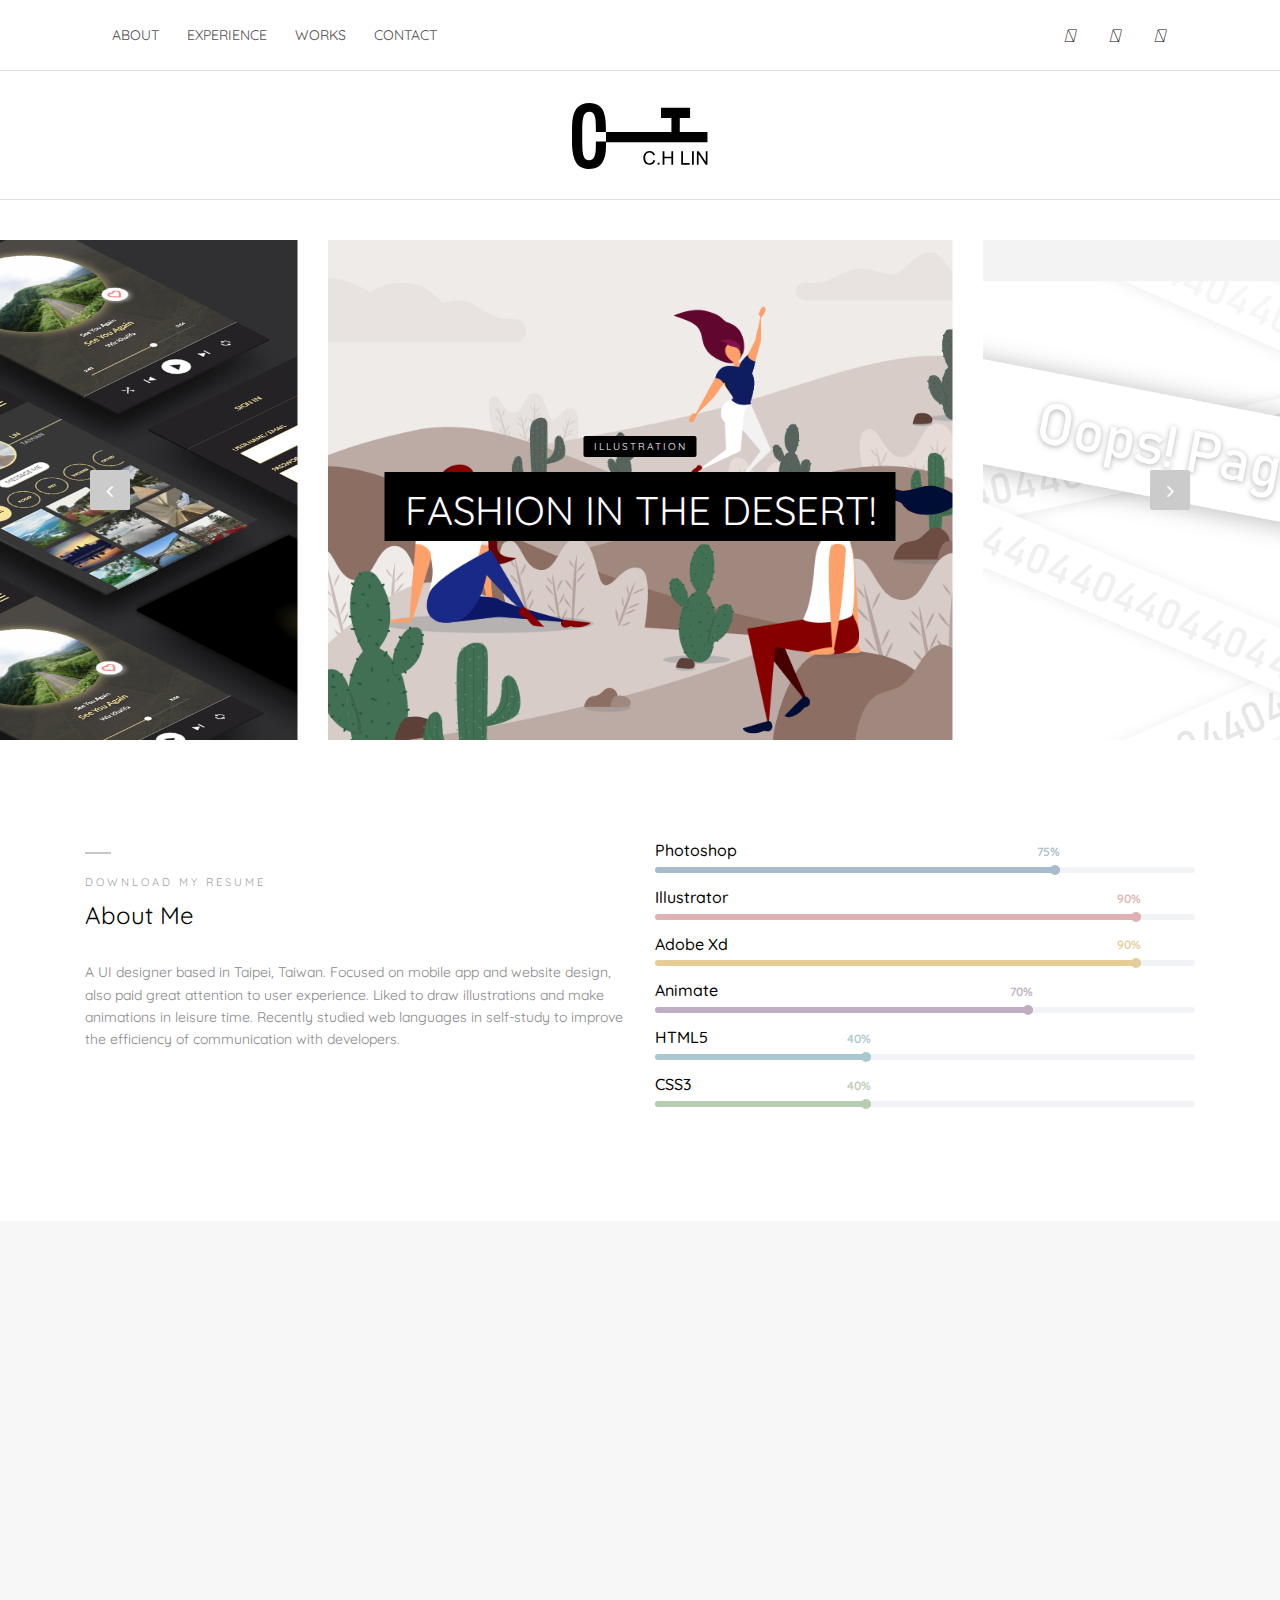
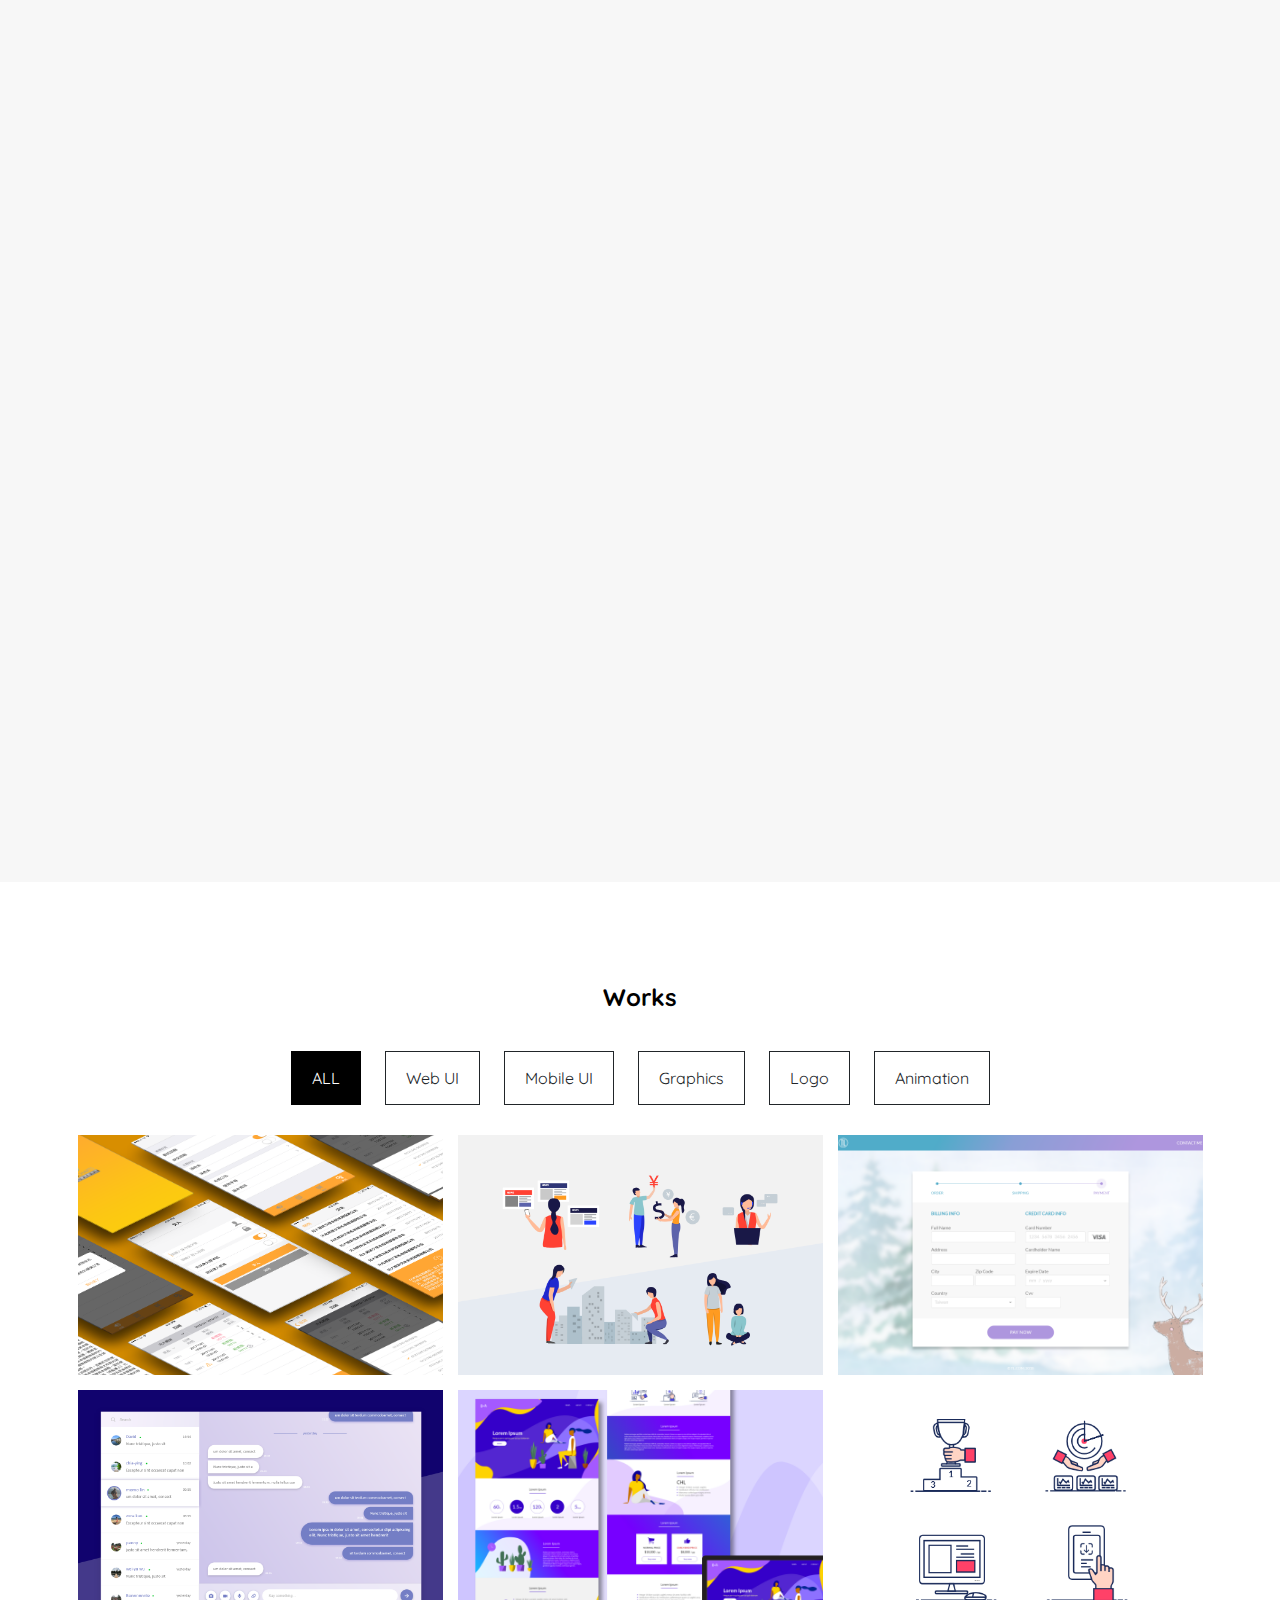
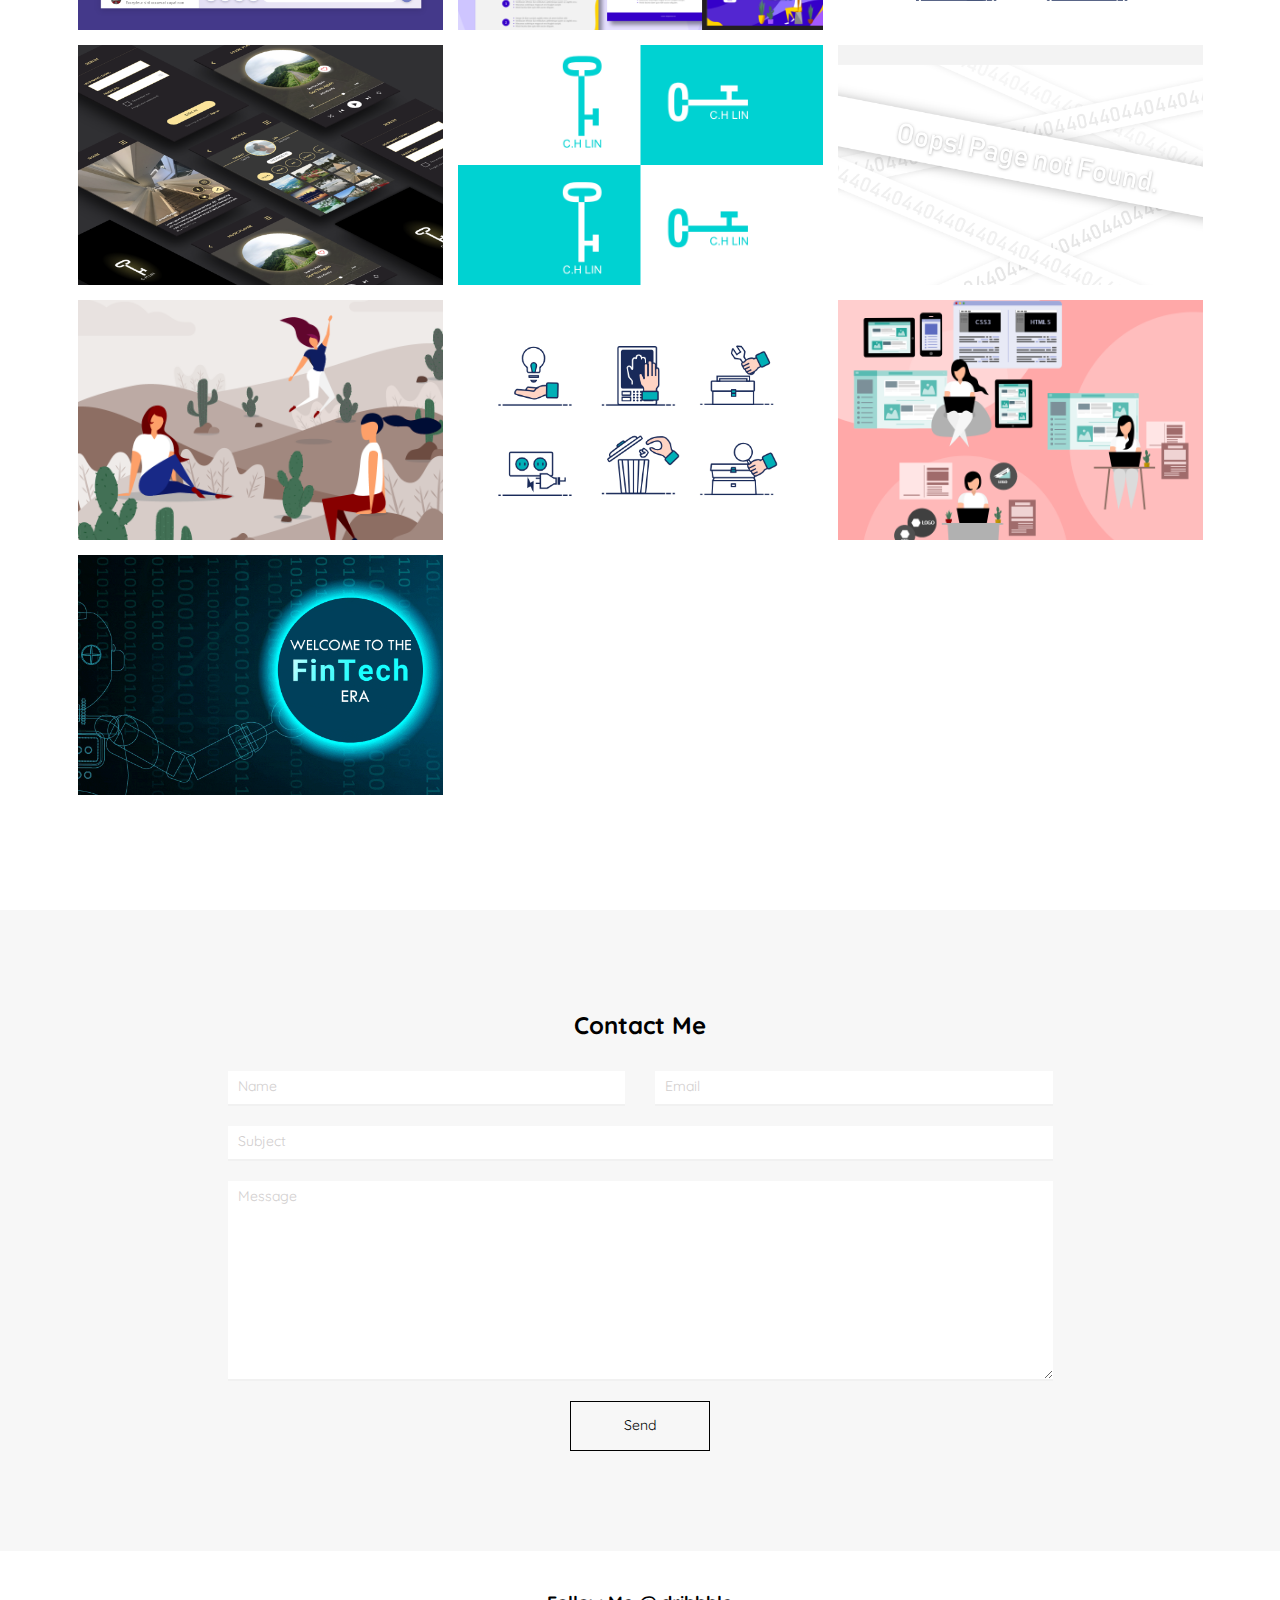
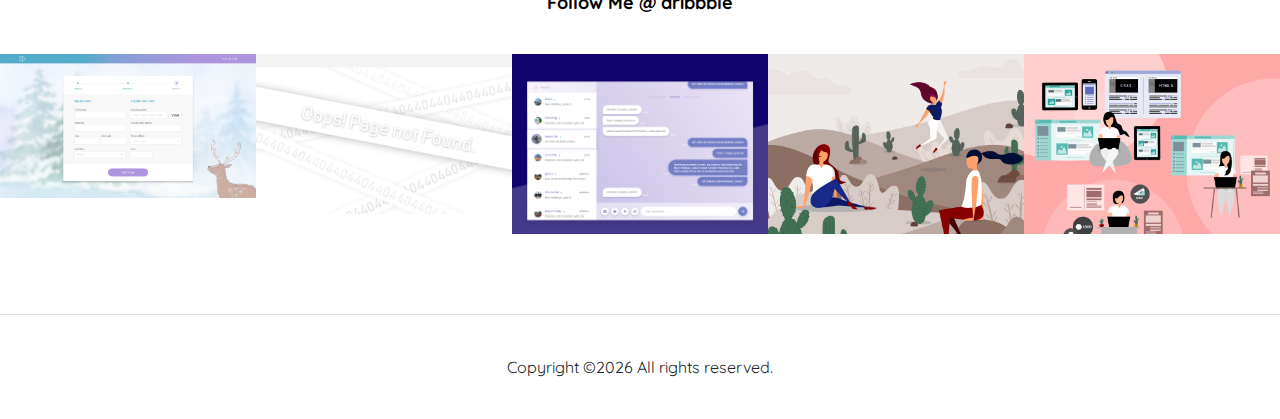
==== commit 68311380: "addworks" ====
--- a/index.html
+++ b/index.html
@@ -174,7 +174,7 @@
                             <div class="line"></div>
                             <a href="resume.pdf" download="resume" class="post-tag">Download My Resume</a>
                             <h4>About Me</h4>
-                            <p>A UI designer based in Taipei, Taiwan. Focused on mobile app and website design, also paid great attention to user experience. Liked to draw illustrations and make animations in leisure time. Recently studied web languages such as HTML5 and CSS3 in self-study to improve the efficiency of communication with developers.</p>
+                            <p>A UI designer based in Taipei, Taiwan. Focused on mobile app and website design, also paid great attention to user experience. Liked to draw illustrations and make animations in leisure time. Recently studied web languages in self-study to improve the efficiency of communication with developers.</p>
                         </div>
                     </div>
                 </div>
@@ -362,17 +362,29 @@
                     <div class="work-list text-center">
                         <ul>
                             <li class="filter" class="active" data-filter="all">ALL</li>
-                            <li class="filter" data-filter=".web">UI Design</li>
+                            <li class="filter" data-filter=".web">Web UI</li>
+                            <li class="filter" data-filter=".other">Mobile UI</li>
                             <li class="filter" data-filter=".graphics">Graphics</li>
                             <li class="filter" data-filter=".logo">Logo</li>
-<!--                            <li class="filter" data-filter=".wp">Flat</li>-->
-                            <li class="filter" data-filter=".other">Animation</li>
+                            <li class="filter" data-filter=".wp">Animation</li>
                         </ul>
                     </div>
                 </div>
                 <!-- // Work List Menu -->
             </div>
             <div class="row portfolio">
+                <!-- Single Portfolio -->
+                <div class="col-lg-4 col-md-6 mix other">
+                    <div class="single-portfolio" style="background-image: url(img/blog-img/Perspective%20App%20Screens%20Mock-Up2_filled.png)">
+                        <div class="portfolio-icon text-center">
+                            <a data-lightbox='lightbox' href="img/blog-img/Perspective%20App%20Screens%20Mock-Up2_filled.png"><i class="far fa-eye"></i></a>
+                        </div>
+                        <div class="portfolio-hover">
+                            <h4>Financial App</h4>
+                        </div>
+                    </div>
+                </div>
+                <!-- // Single Portfolio -->
                 <!-- Single Portfolio -->
                 <div class="col-lg-4 col-md-6 mix graphics">
                     <div class="single-portfolio" style="background-image: url(img/blog-img/human.png)">
@@ -392,7 +404,7 @@
                             <a data-lightbox='lightbox' href="img/blog-img/002_checkout.png"><i class="far fa-eye"></i></a>
                         </div>
                         <div class="portfolio-hover">
-                            <h4>Checkout</span></h4>
+                            <h4>Checkout</h4>
                         </div>
                     </div>
                 </div>
@@ -404,7 +416,7 @@
                             <a data-lightbox='lightbox' href="img/blog-img/012_Direct%20Messaging.png"><i class="far fa-eye"></i></a>
                         </div>
                         <div class="portfolio-hover">
-                            <h4>Messaging</span></h4>
+                            <h4>Messaging</h4>
                         </div>
                     </div>
                 </div>
@@ -434,7 +446,7 @@
                 </div>
                 <!-- // Single Portfolio -->
                 <!-- Single Portfolio -->
-                <div class="col-lg-4 col-md-6 mix web">
+                <div class="col-lg-4 col-md-6 mix other">
                     <div class="single-portfolio" style="background-image: url(img/blog-img/Perspective%20App%20Screens%20Mock-Up_filled.png)">
                         <div class="portfolio-icon text-center">
                             <a data-lightbox='lightbox' href="img/blog-img/Perspective%20App%20Screens%20Mock-Up_filled.png"><i class="far fa-eye"></i></a>
@@ -446,7 +458,7 @@
                 </div>
                 <!-- // Single Portfolio -->
                 <!-- Single Portfolio -->
-                <div class="col-lg-4 col-md-6 mix logo graphics">
+                <div class="col-lg-4 col-md-6 mix graphics logo">
                     <div class="single-portfolio" style="background-image: url(img/blog-img/logo.png)">
                         <div class="portfolio-icon text-center">
                             <a data-lightbox='lightbox' href="img/blog-img/logo.png"><i class="far fa-eye"></i></a>
@@ -506,7 +518,7 @@
                 </div>
                 <!-- // Single Portfolio -->
                 <!-- Single Portfolio -->
-                <div class="col-lg-4 col-md-6 mix other graphics">
+                <div class="col-lg-4 col-md-6 mix wp graphics">
                     <div class="single-portfolio" style="background-image: url(img/blog-img/robotbanner_1200x808_s.gif)">
                         <div class="portfolio-icon text-center">
                             <a data-lightbox='lightbox' href="img/blog-img/robotbanner_1200x808_s.gif"><i class="far fa-eye"></i></a>
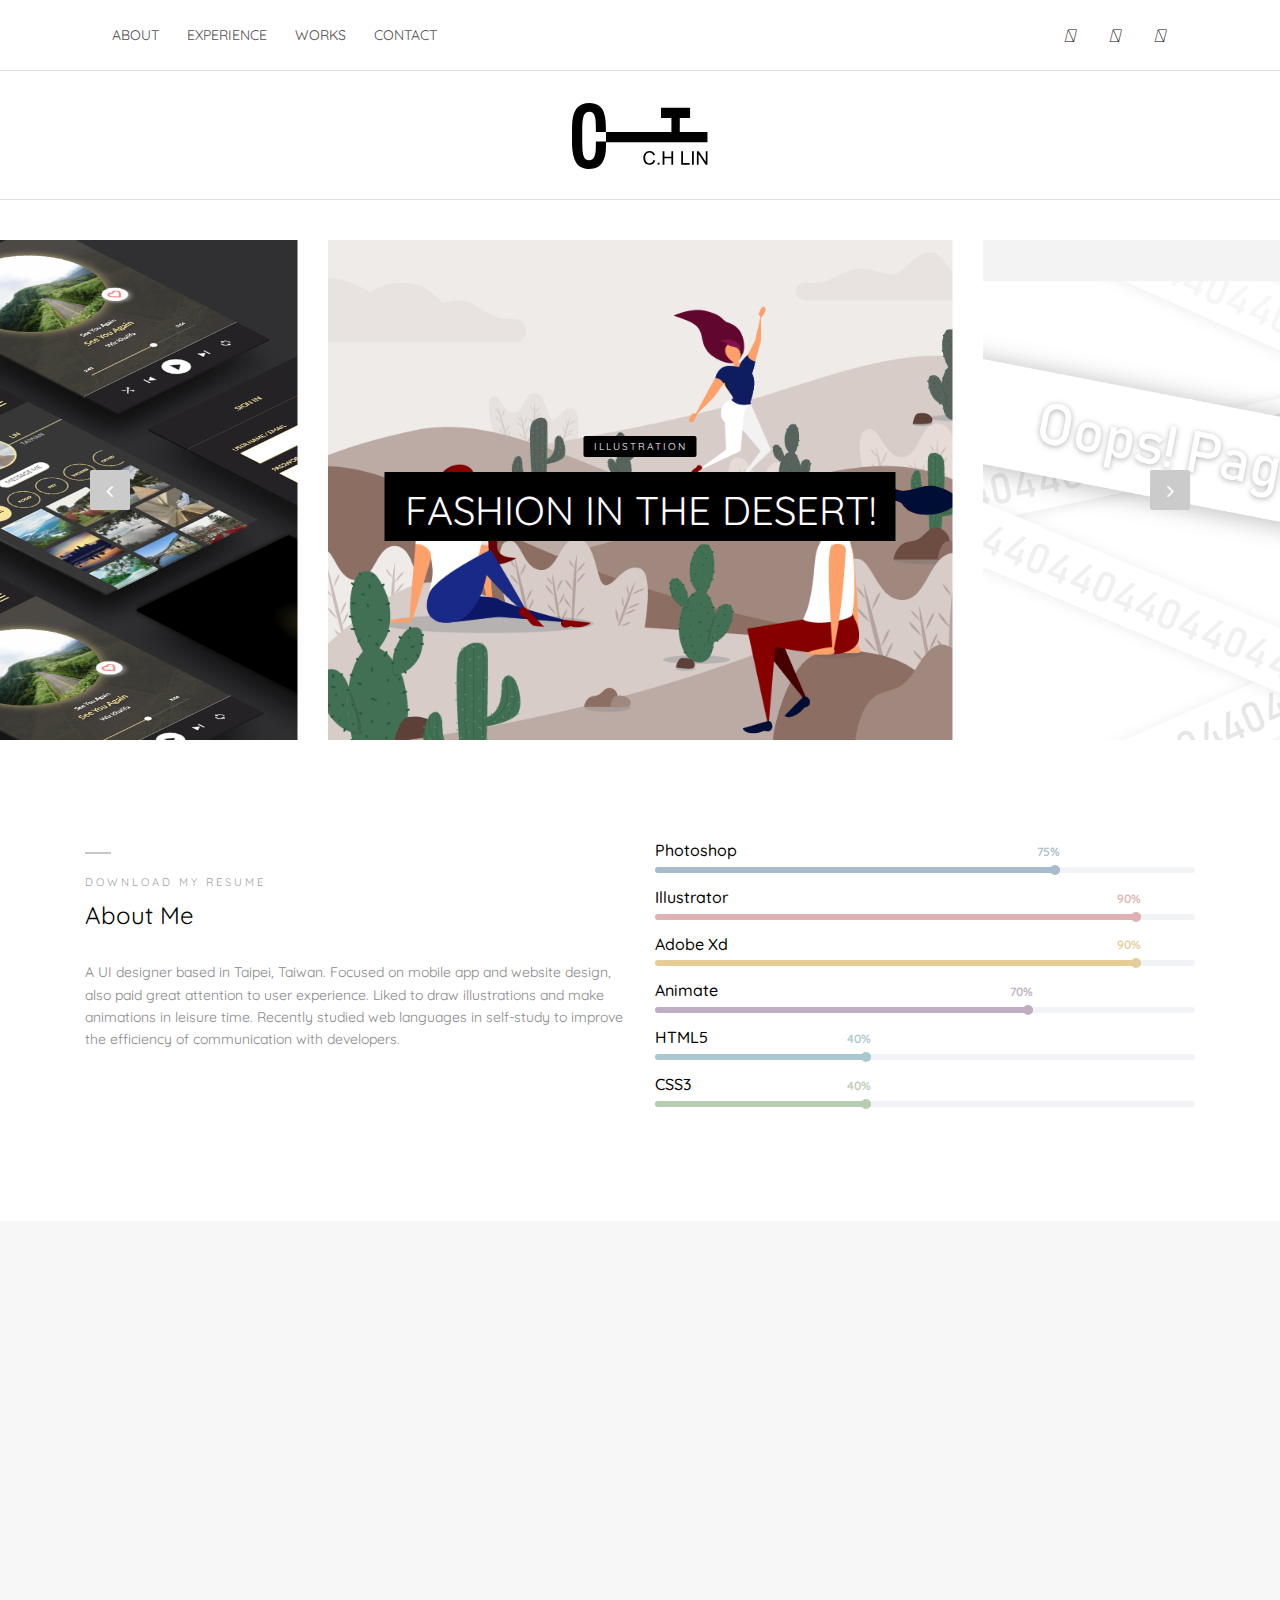
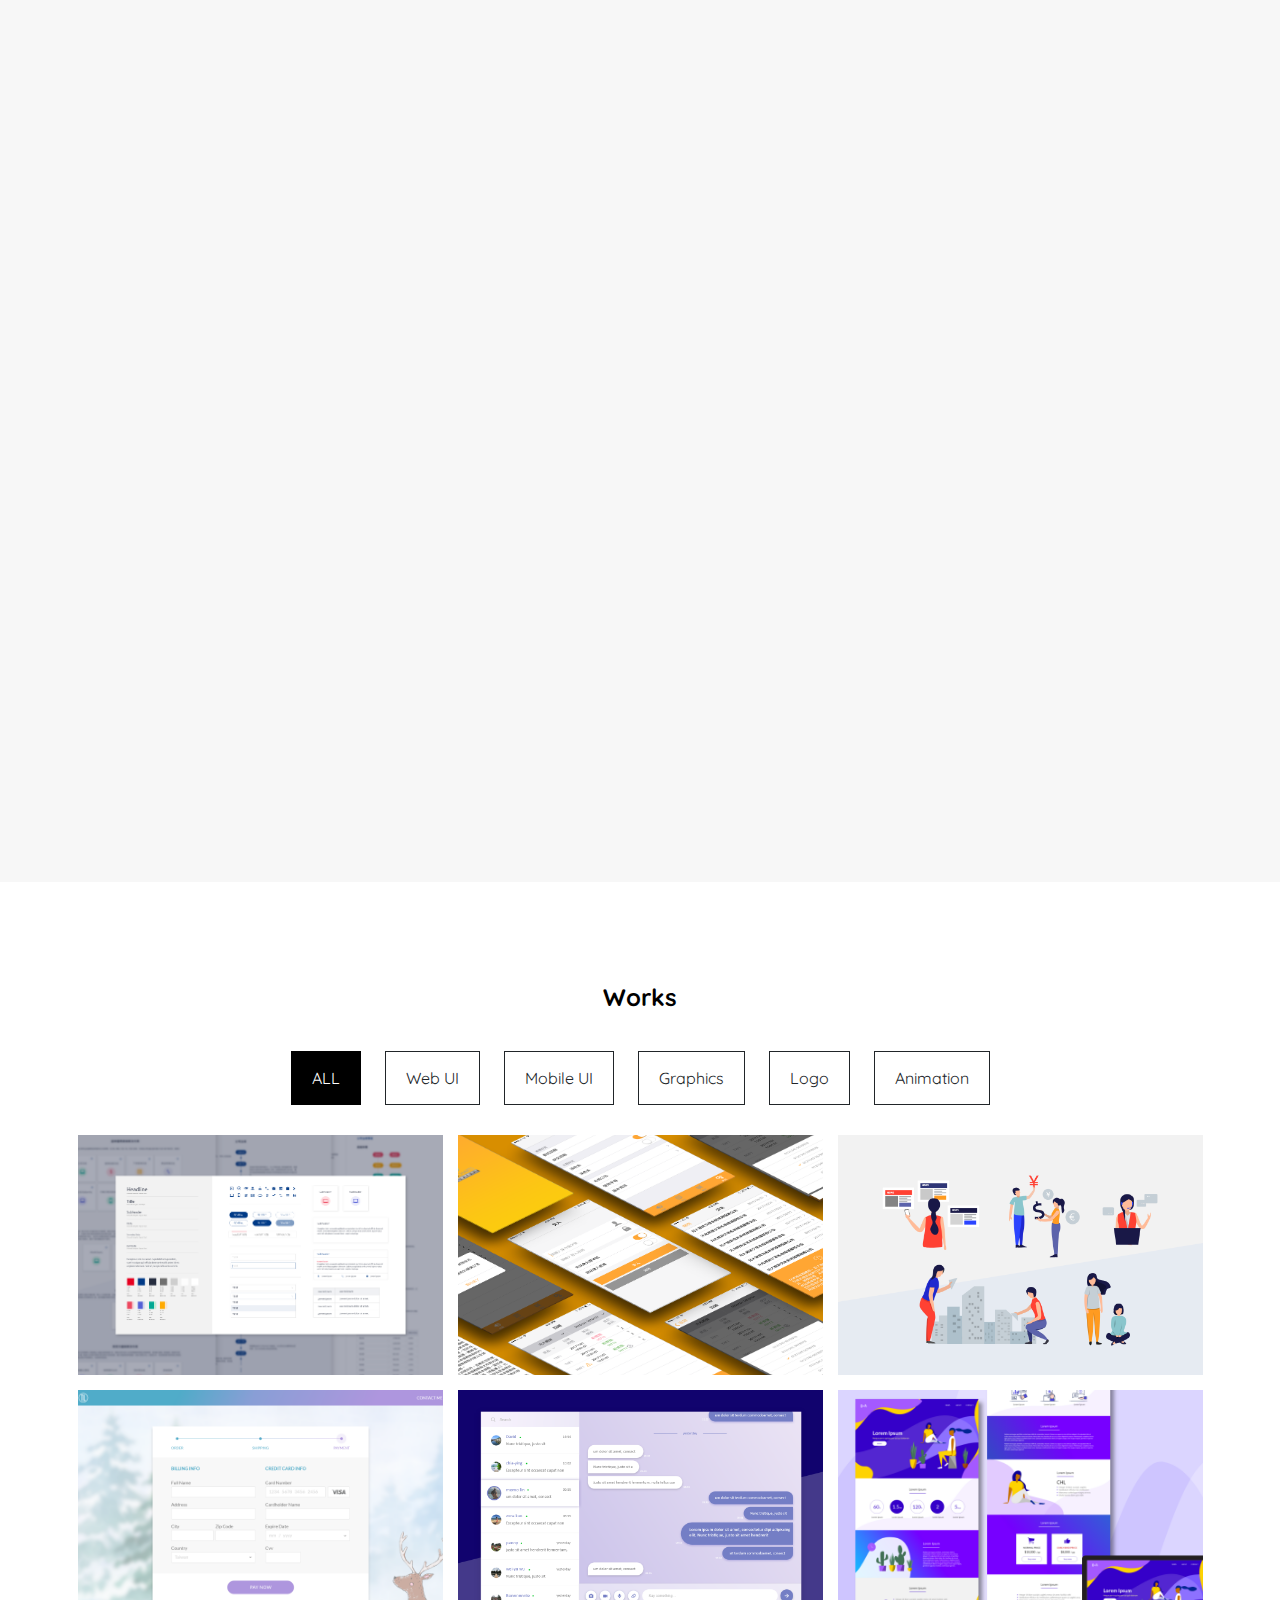
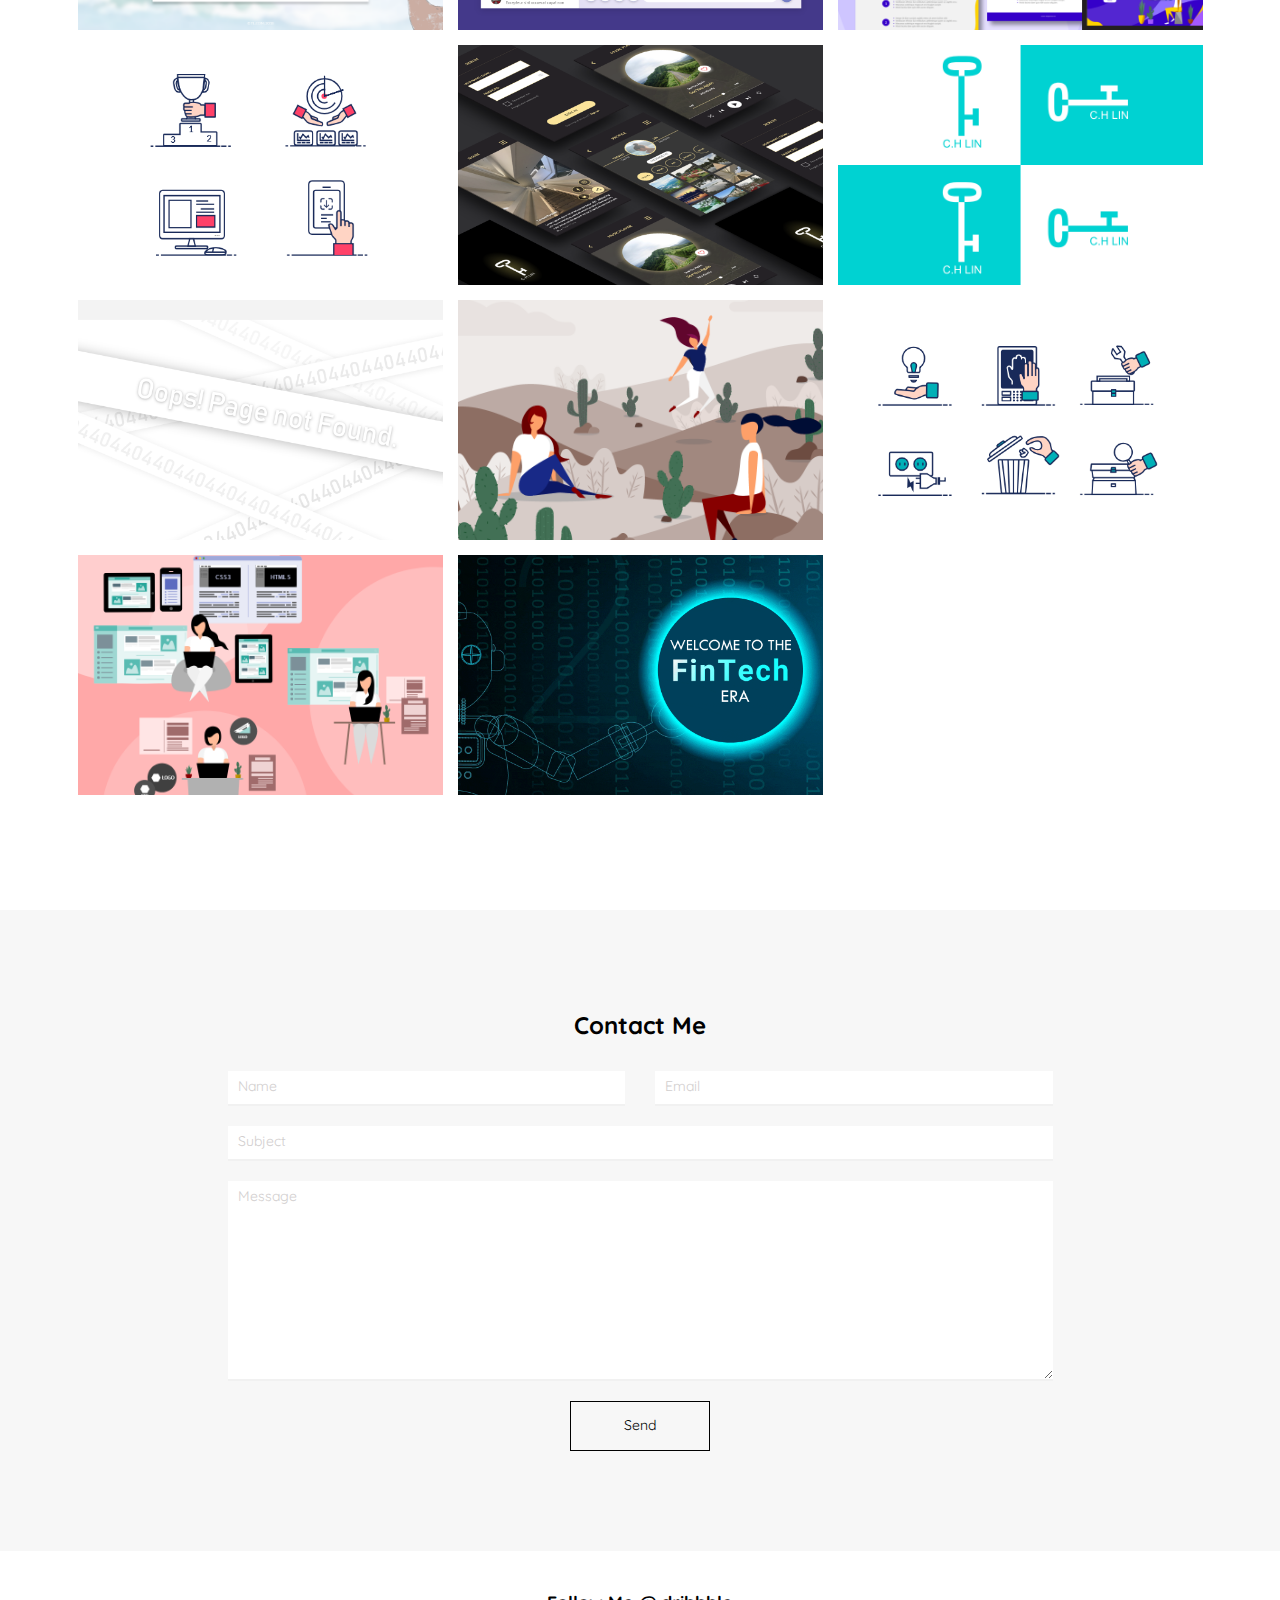
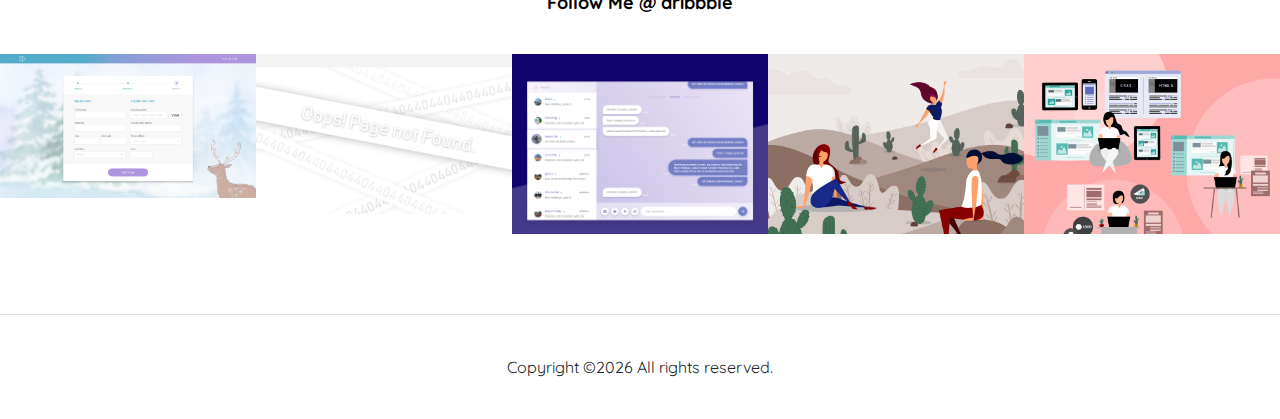
==== commit 4e147c5e: "add styleguide" ====
--- a/index.html
+++ b/index.html
@@ -374,6 +374,18 @@
             </div>
             <div class="row portfolio">
                 <!-- Single Portfolio -->
+                <div class="col-lg-4 col-md-6 mix web">
+                    <div class="single-portfolio" style="background-image: url(img/blog-img/Style%20Guide.png)">
+                        <div class="portfolio-icon text-center">
+                            <a data-lightbox='lightbox' href="img/blog-img/Style%20Guide.png"><i class="far fa-eye"></i></a>
+                        </div>
+                        <div class="portfolio-hover">
+                            <h4>Style Guide</h4>
+                        </div>
+                    </div>
+                </div>
+                <!-- // Single Portfolio -->
+                <!-- Single Portfolio -->
                 <div class="col-lg-4 col-md-6 mix other">
                     <div class="single-portfolio" style="background-image: url(img/blog-img/Perspective%20App%20Screens%20Mock-Up2_filled.png)">
                         <div class="portfolio-icon text-center">
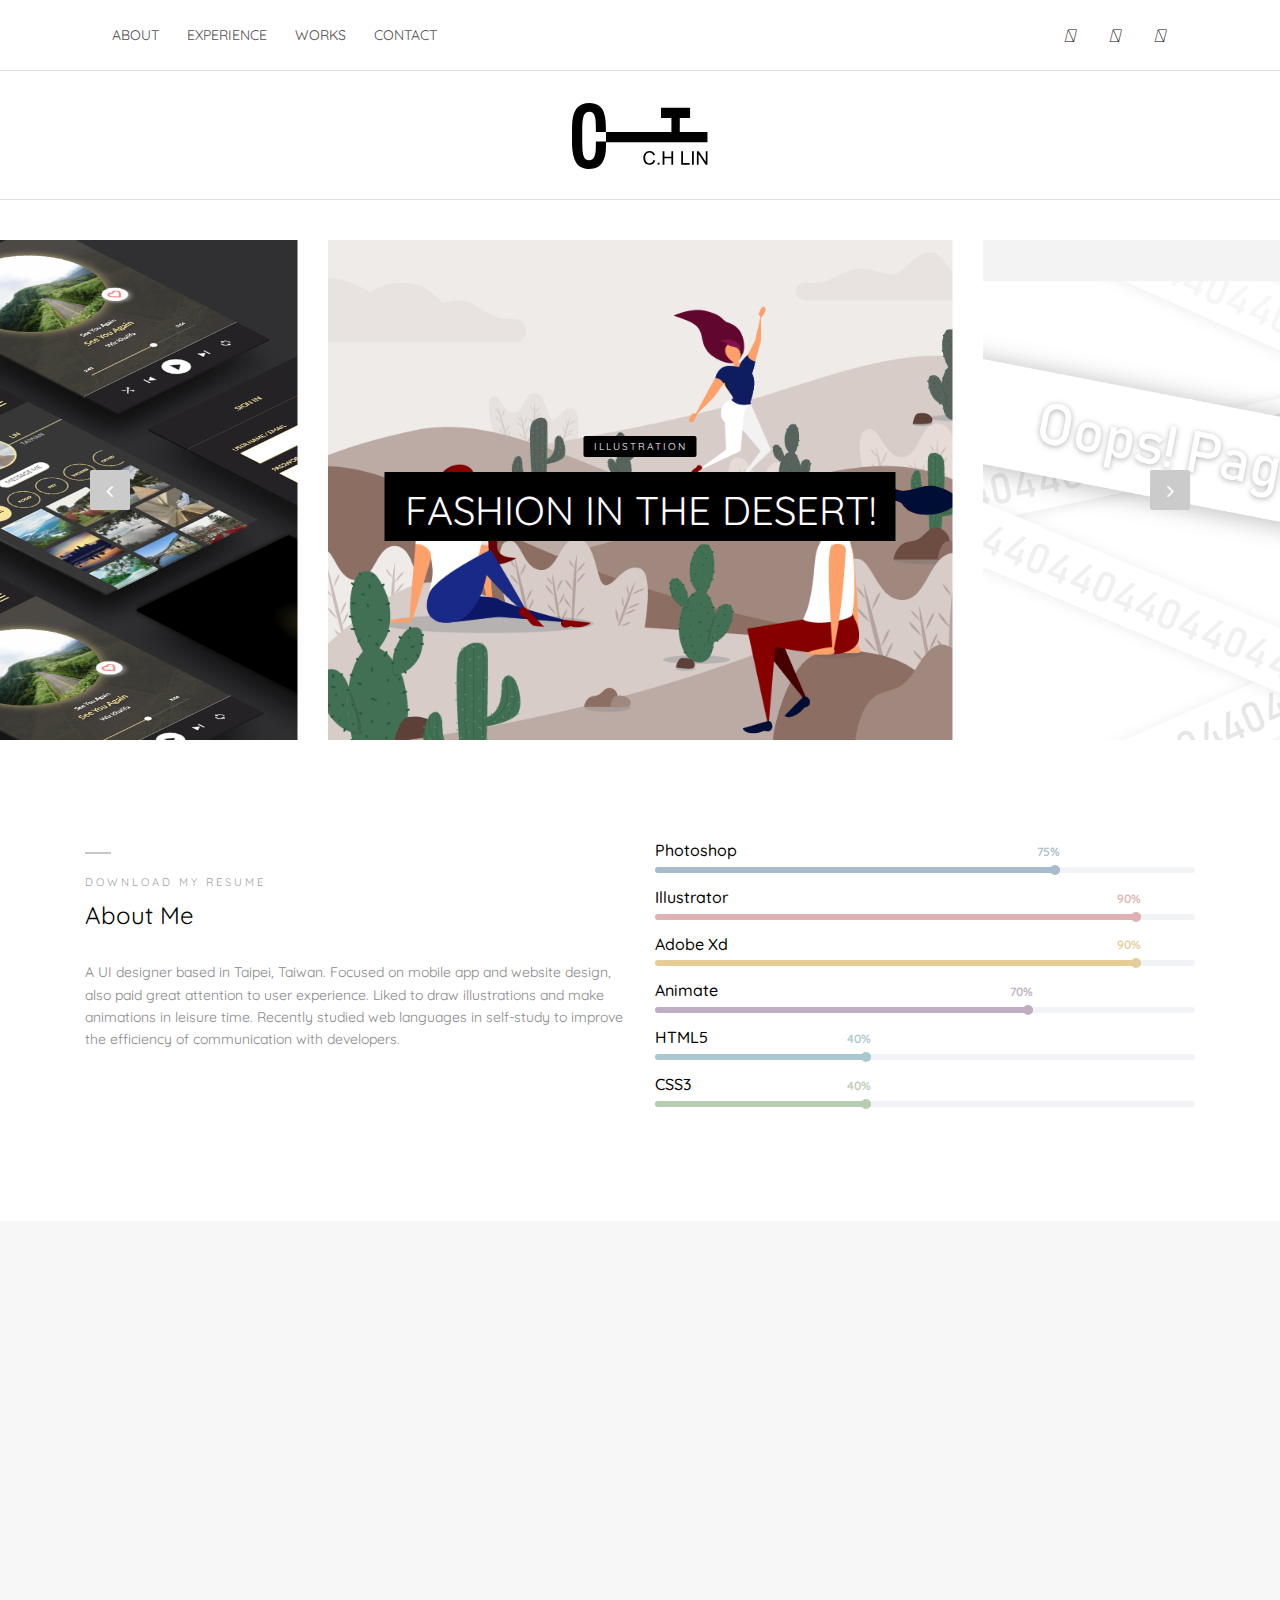
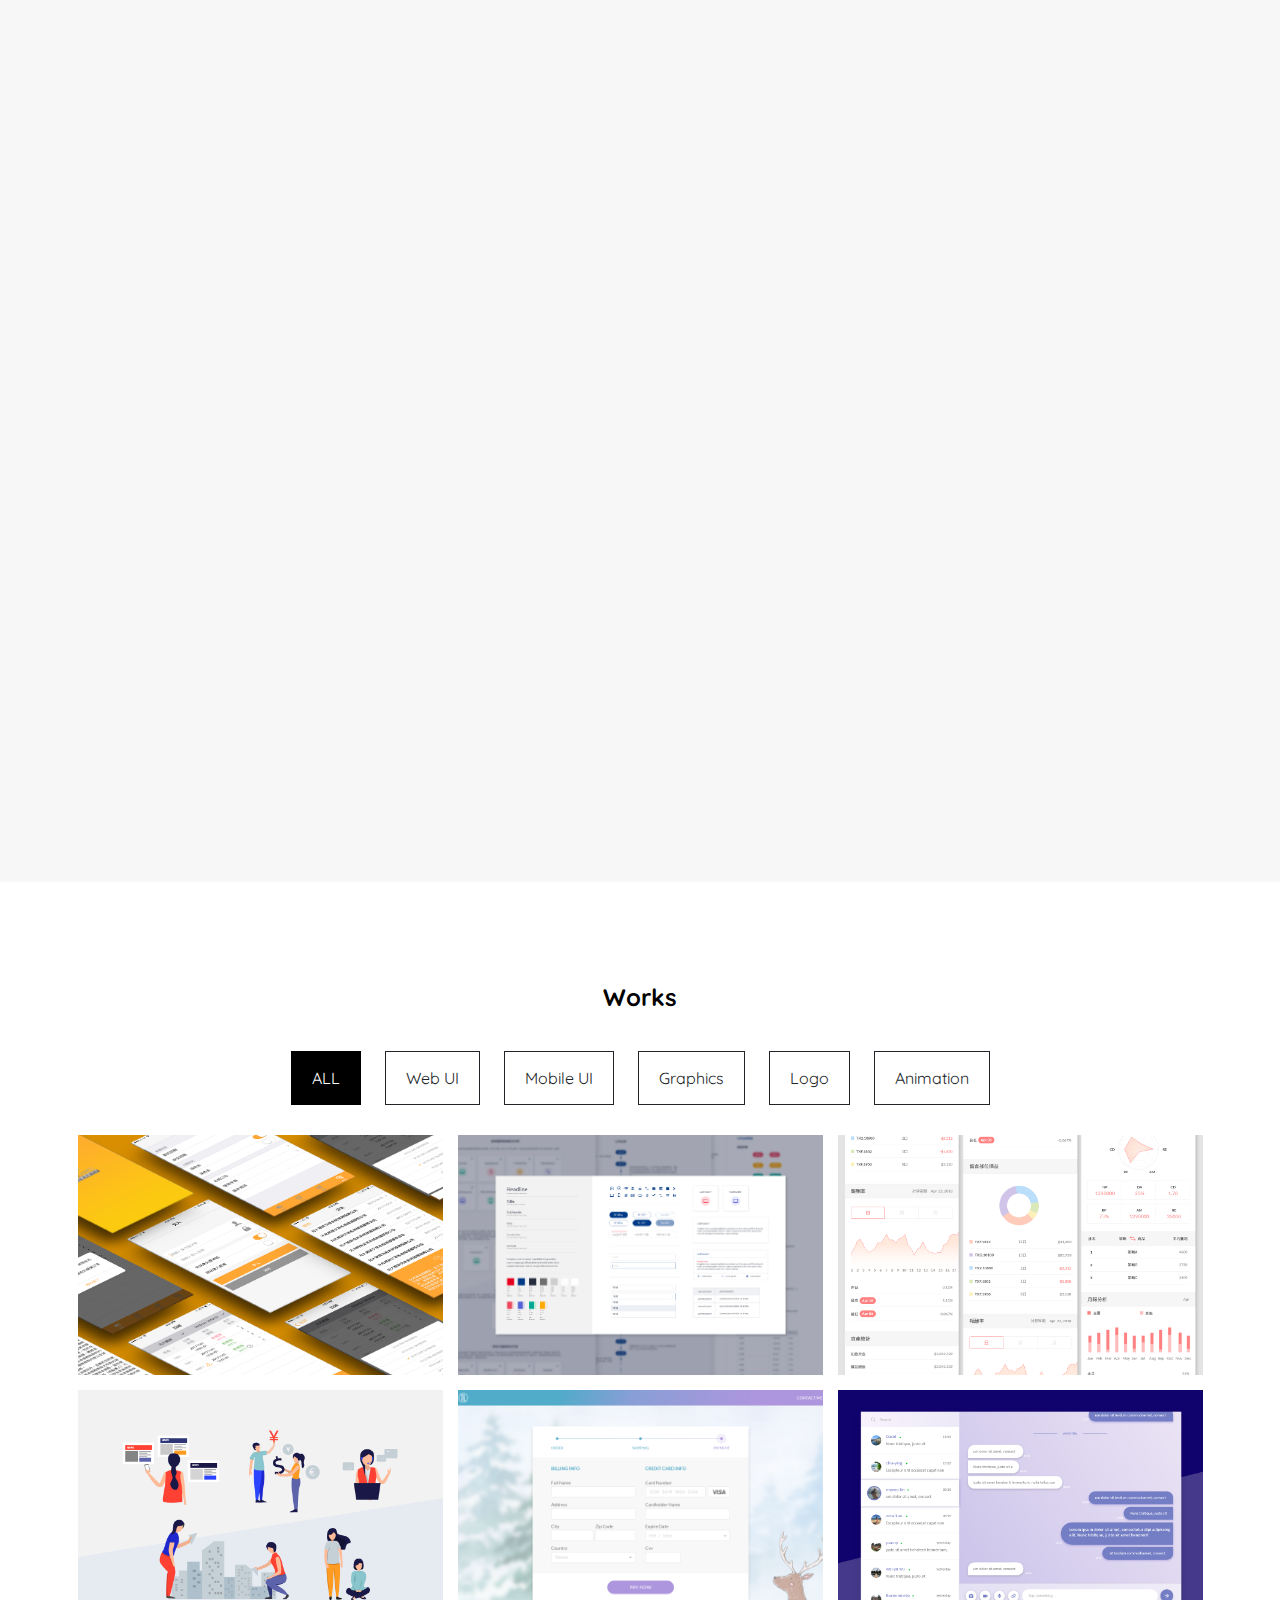
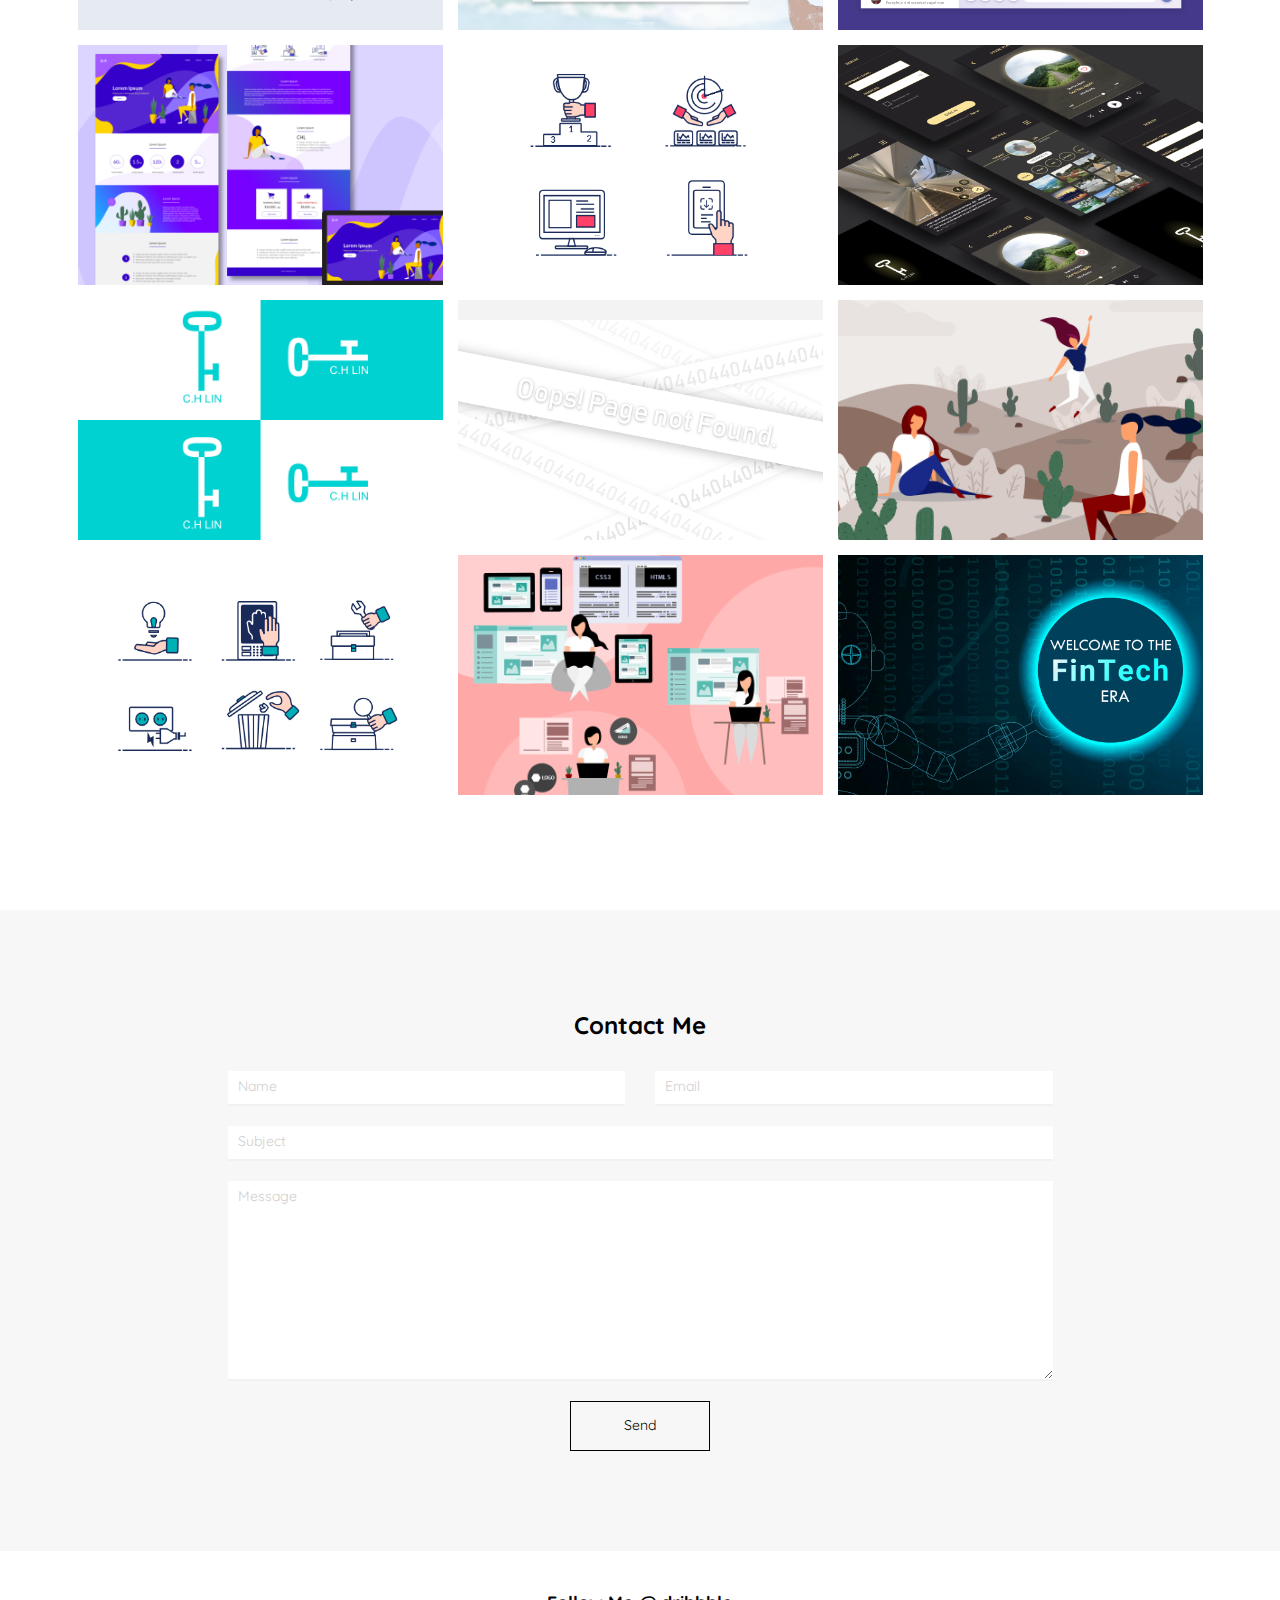
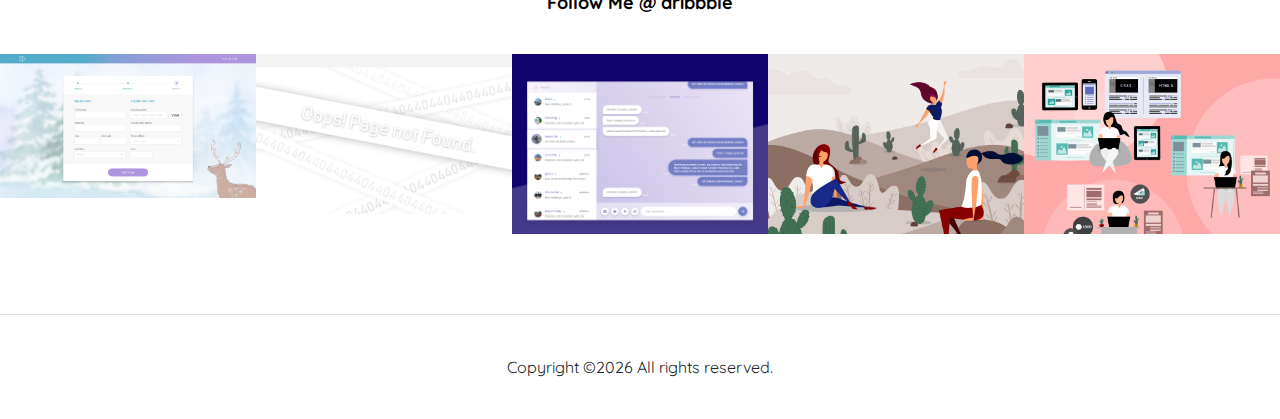
==== commit 59858a6b: "addchartswork" ====
--- a/index.html
+++ b/index.html
@@ -374,6 +374,18 @@
             </div>
             <div class="row portfolio">
                 <!-- Single Portfolio -->
+                <div class="col-lg-4 col-md-6 mix other">
+                    <div class="single-portfolio" style="background-image: url(img/blog-img/Perspective%20App%20Screens%20Mock-Up2_filled.png)">
+                        <div class="portfolio-icon text-center">
+                            <a data-lightbox='lightbox' href="img/blog-img/Perspective%20App%20Screens%20Mock-Up2_filled.png"><i class="far fa-eye"></i></a>
+                        </div>
+                        <div class="portfolio-hover">
+                            <h4>Financial App</h4>
+                        </div>
+                    </div>
+                </div>
+                <!-- // Single Portfolio -->
+                <!-- Single Portfolio -->
                 <div class="col-lg-4 col-md-6 mix web">
                     <div class="single-portfolio" style="background-image: url(img/blog-img/Style%20Guide.png)">
                         <div class="portfolio-icon text-center">
@@ -387,12 +399,12 @@
                 <!-- // Single Portfolio -->
                 <!-- Single Portfolio -->
                 <div class="col-lg-4 col-md-6 mix other">
-                    <div class="single-portfolio" style="background-image: url(img/blog-img/Perspective%20App%20Screens%20Mock-Up2_filled.png)">
-                        <div class="portfolio-icon text-center">
-                            <a data-lightbox='lightbox' href="img/blog-img/Perspective%20App%20Screens%20Mock-Up2_filled.png"><i class="far fa-eye"></i></a>
-                        </div>
-                        <div class="portfolio-hover">
-                            <h4>Financial App</h4>
+                    <div class="single-portfolio" style="background-image: url(img/blog-img/charts.png)">
+                        <div class="portfolio-icon text-center">
+                            <a data-lightbox='lightbox' href="img/blog-img/charts.png"><i class="far fa-eye"></i></a>
+                        </div>
+                        <div class="portfolio-hover">
+                            <h4>Charts</h4>
                         </div>
                     </div>
                 </div>
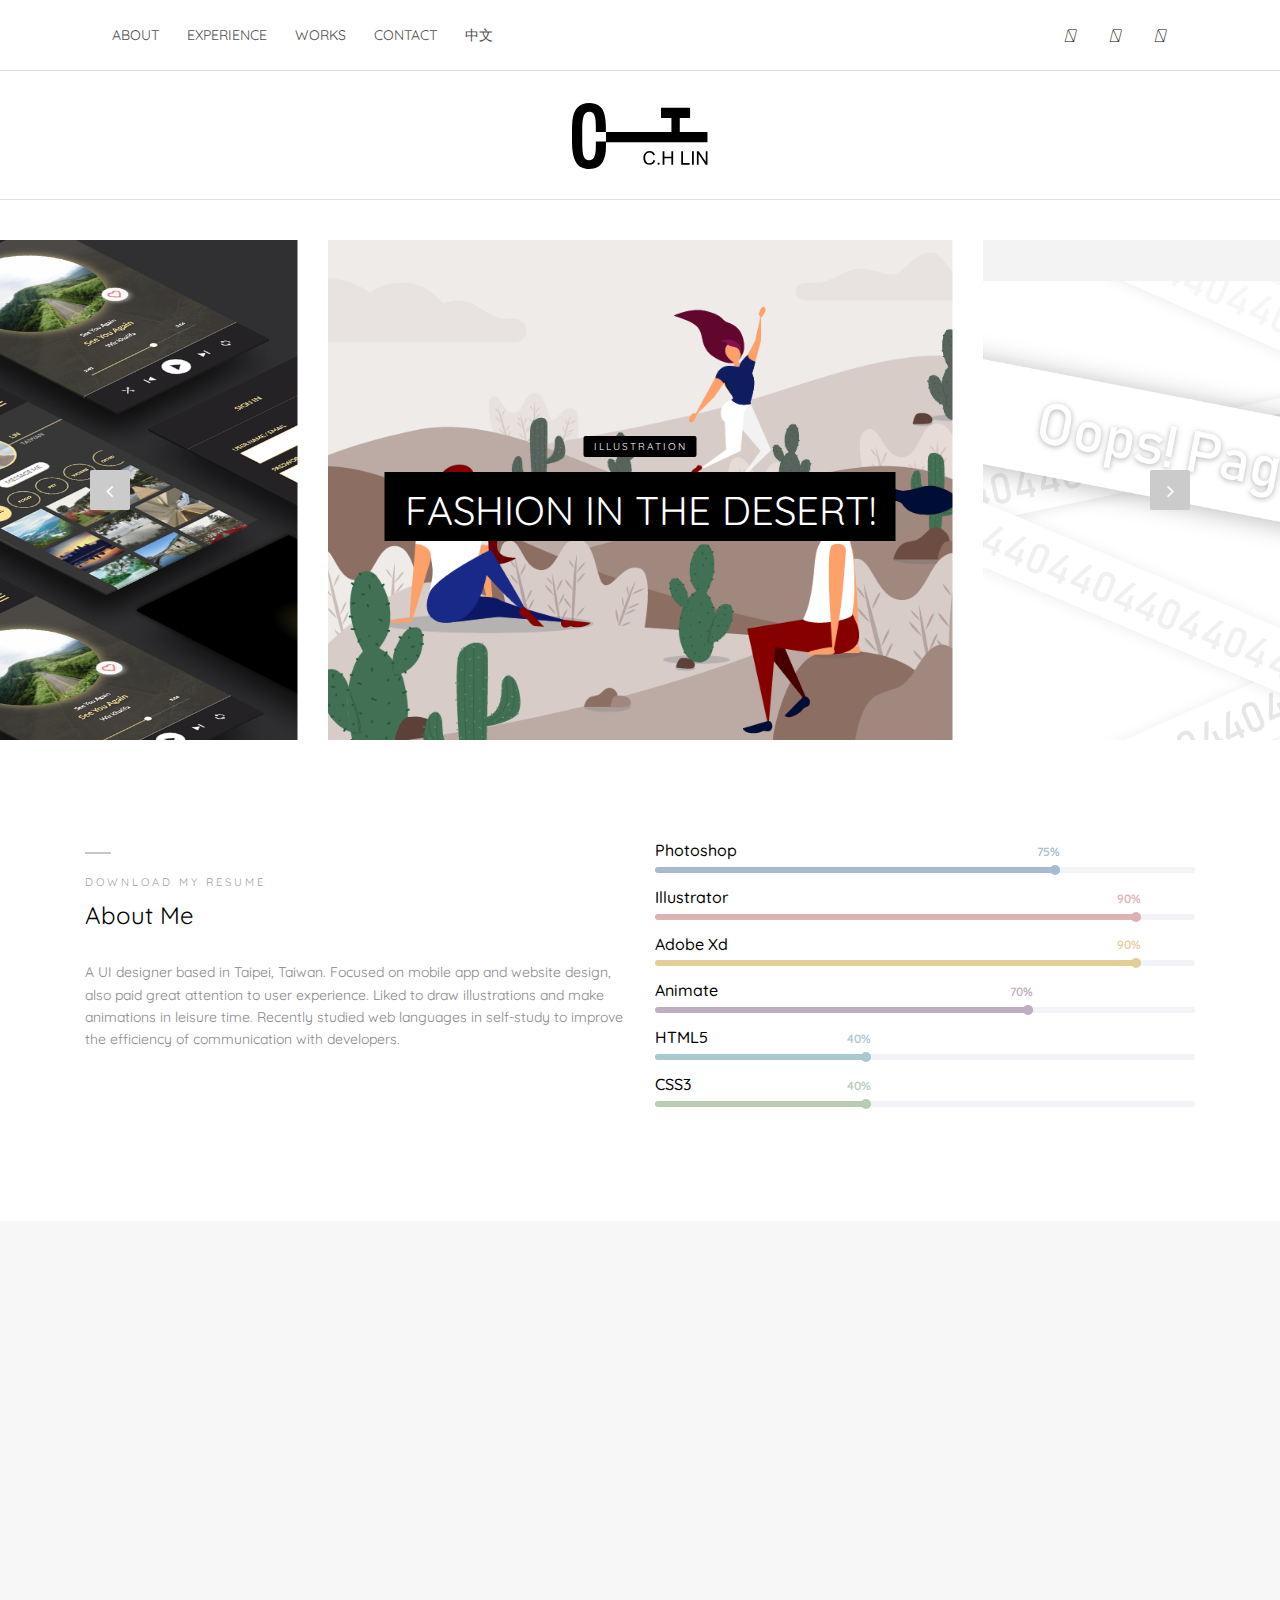
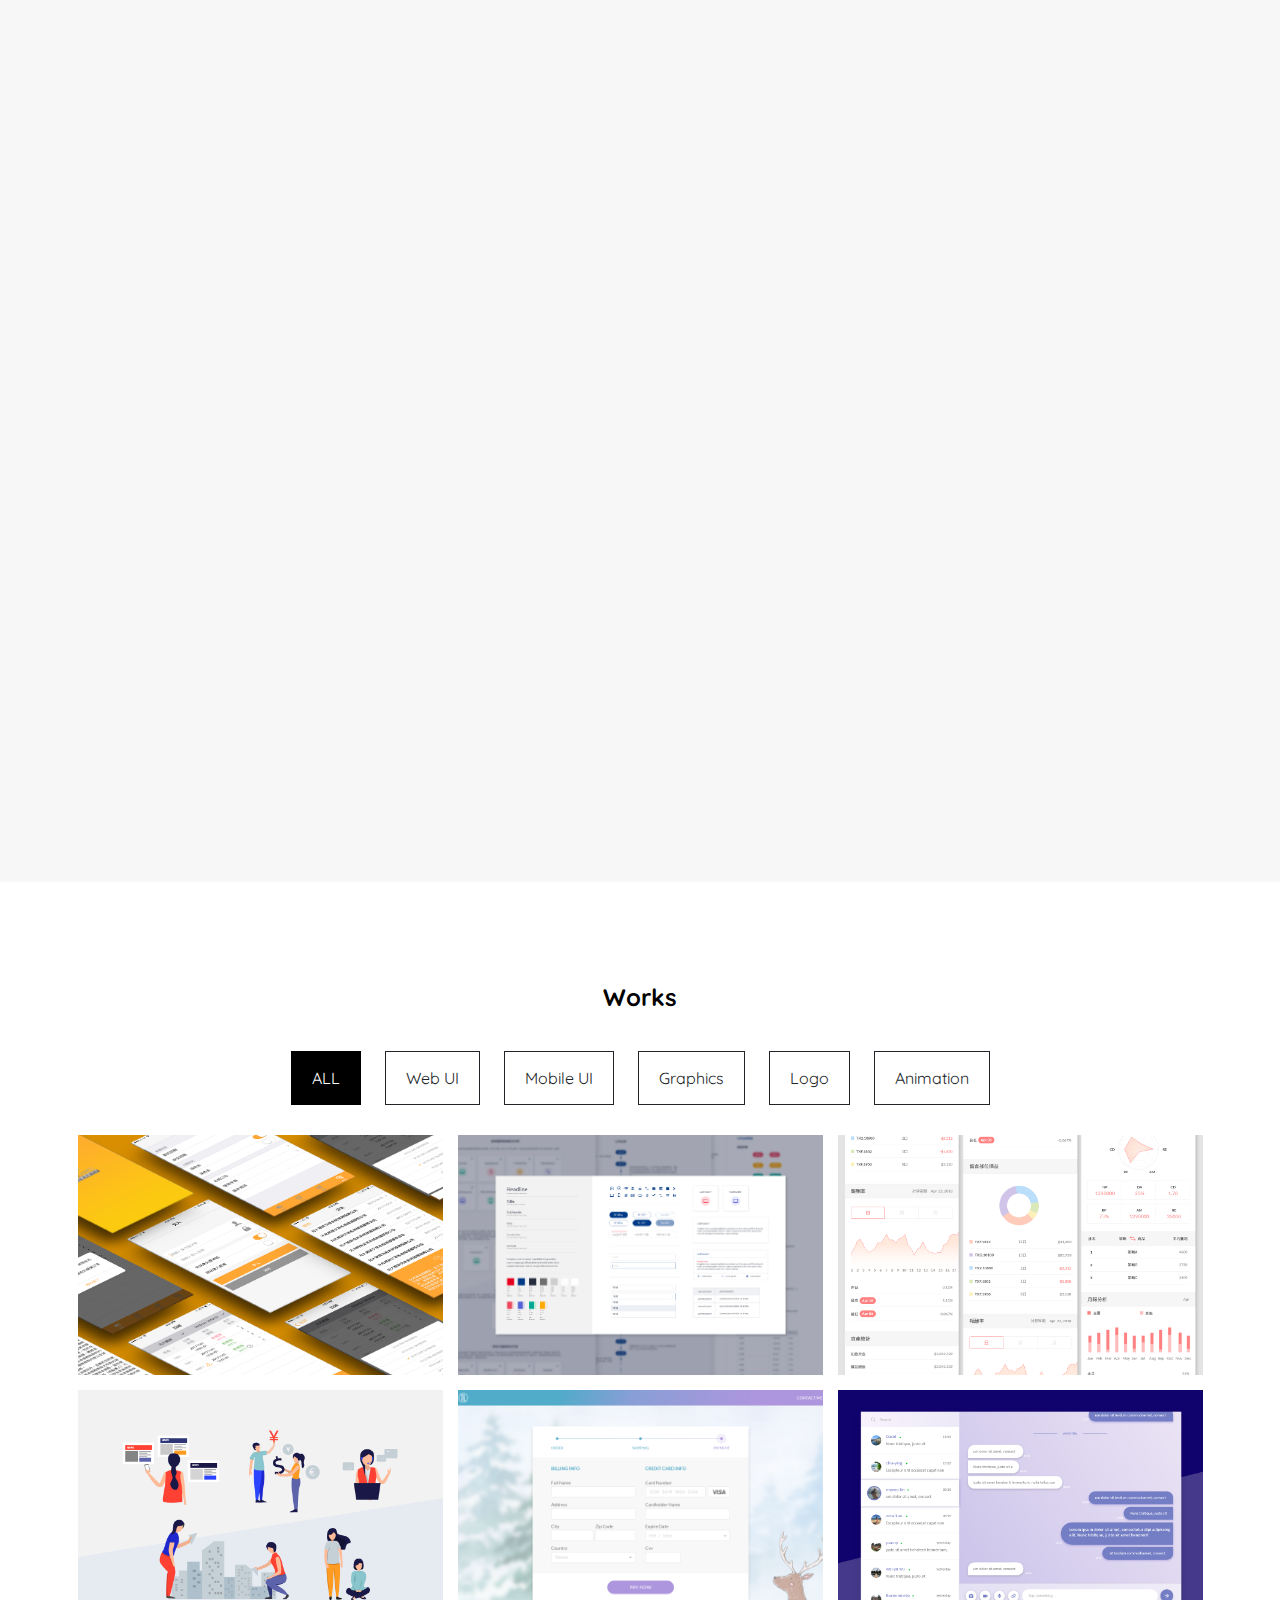
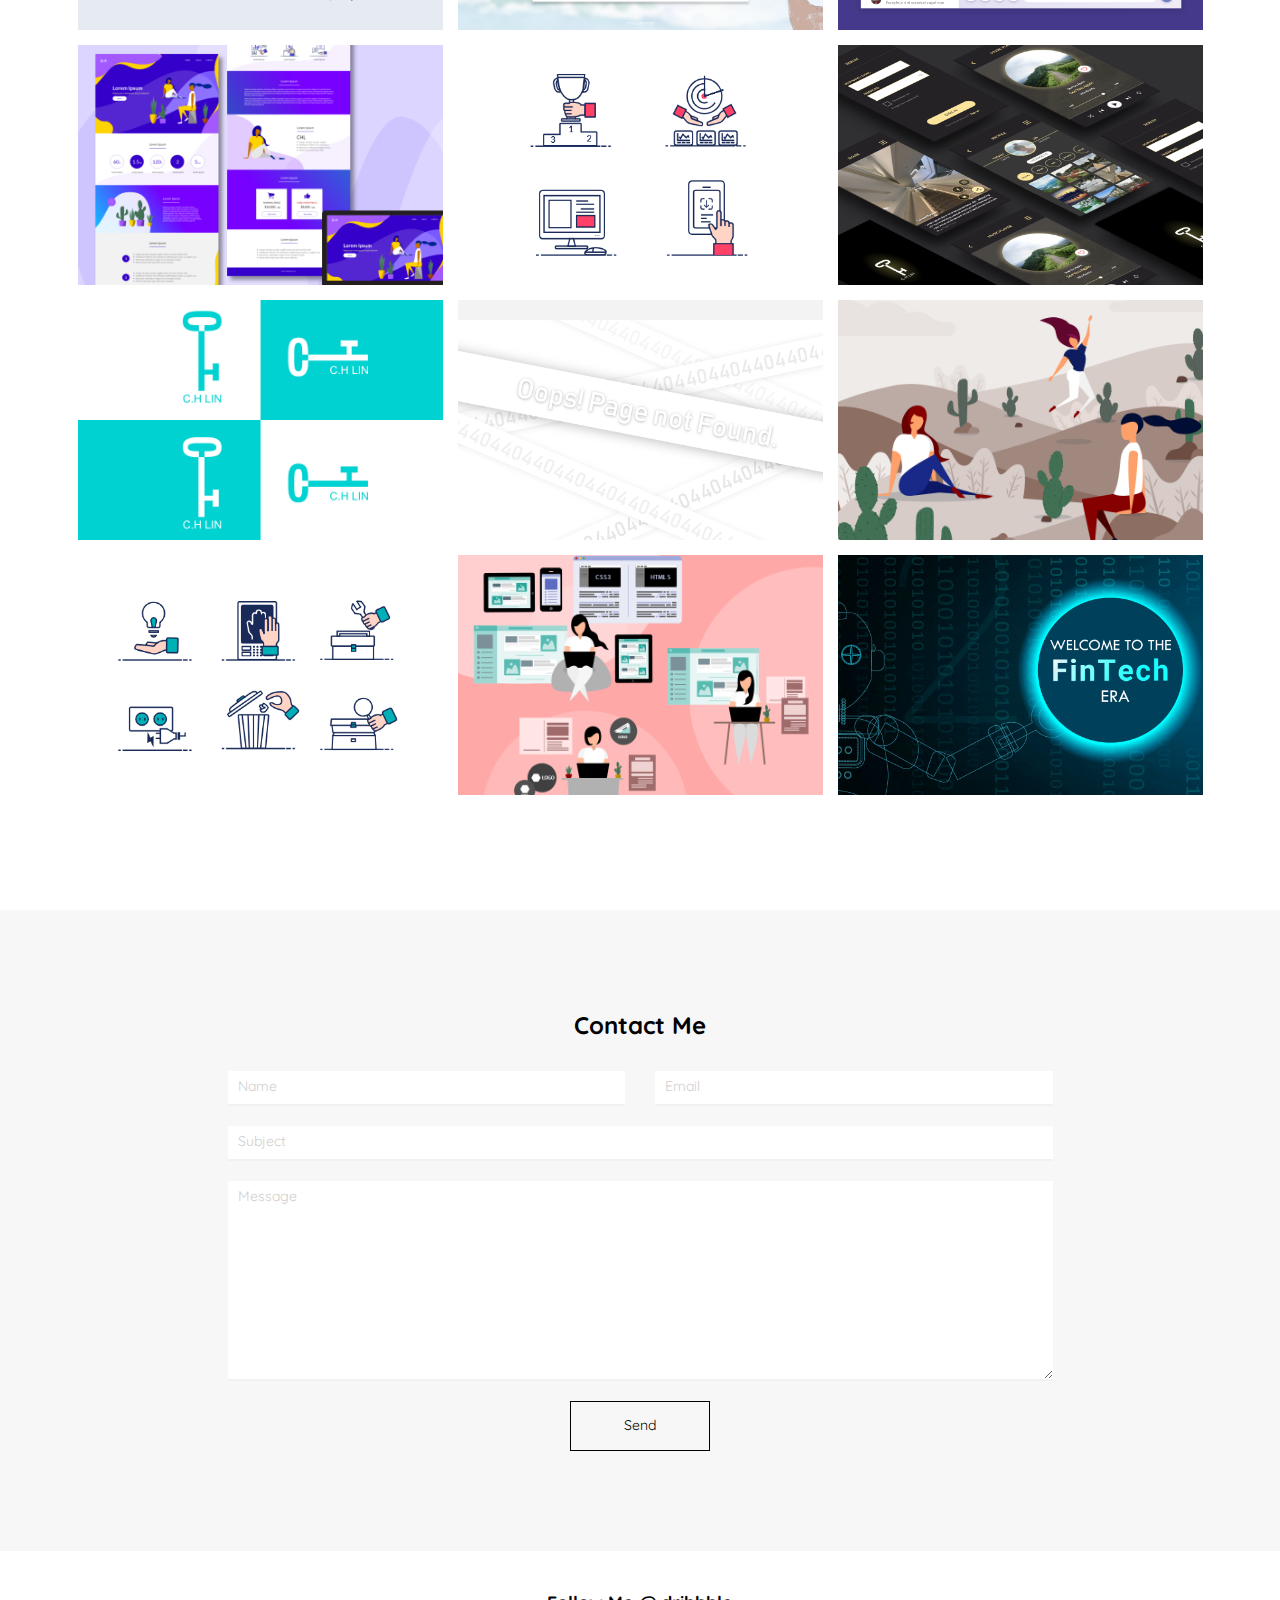
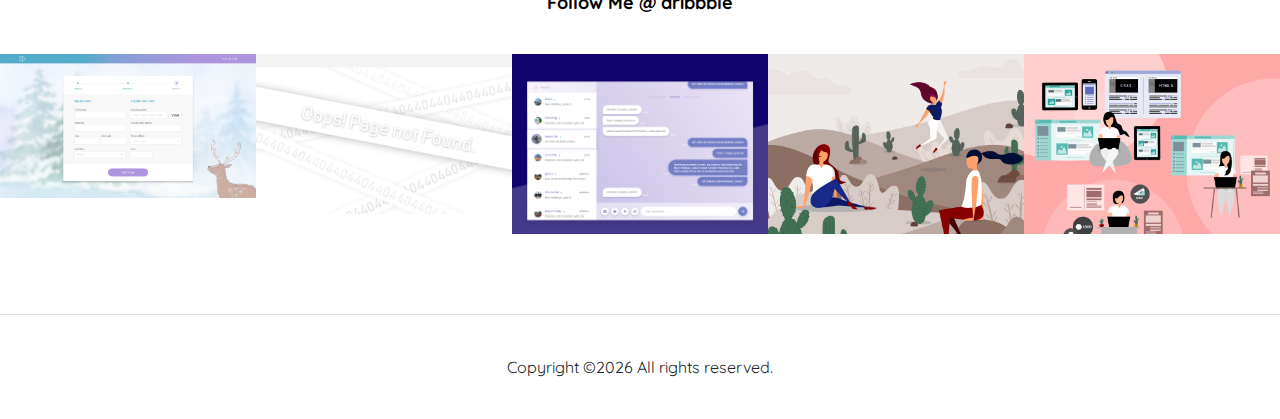
==== commit ab71ccd9: "GA" ====
--- a/index.html
+++ b/index.html
@@ -7,6 +7,16 @@
     <meta http-equiv="X-UA-Compatible" content="IE=edge">
     <meta name="viewport" content="width=device-width, initial-scale=1, shrink-to-fit=no">
     <!-- The above 4 meta tags *must* come first in the head; any other head content must come *after* these tags -->
+    
+    <!-- Global site tag (gtag.js) - Google Analytics -->
+    <script async src="https://www.googletagmanager.com/gtag/js?id=UA-136080010-1"></script>
+    <script>
+      window.dataLayer = window.dataLayer || [];
+      function gtag(){dataLayer.push(arguments);}
+      gtag('js', new Date());
+
+      gtag('config', 'UA-136080010-1');
+    </script>
 
     <!-- Title -->
     <title>CHL</title>
@@ -62,6 +72,7 @@
                                     <li><a href="#myexperiences">Experience</a></li>
                                     <li><a href="#works">Works</a></li>
                                     <li><a href="#contact">Contact</a></li>
+                                    <li><a target="_blank" href="/index_cn.html">中文</a></li>
                                 </ul>
                             </div>
                             <!-- Nav End -->
@@ -104,9 +115,9 @@
                         <div class="col-12">
                             <div class="slide-content text-center">
                                 <div class="post-tag">
-                                    <a href="#" data-animation="fadeInUp">illustration</a>
-                                </div>
-                                <h2 data-animation="fadeInUp" data-delay="250ms"><a href="#">fashion in the desert!</a></h2>
+                                    <a data-animation="fadeInUp">illustration</a>
+                                </div>
+                                <h2 data-animation="fadeInUp" data-delay="250ms"><a data-lightbox='lightbox' href="img/blog-img/desert.png">fashion in the desert!</a></h2>
                             </div>
                         </div>
                     </div>
@@ -120,9 +131,9 @@
                         <div class="col-12">
                             <div class="slide-content text-center">
                                 <div class="post-tag">
-                                    <a href="#" data-animation="fadeInUp">UI Design</a>
-                                </div>
-                                <h2 data-animation="fadeInUp" data-delay="250ms"><a href="#">Oops!Page not Found!</a></h2>
+                                    <a data-animation="fadeInUp">UI Design</a>
+                                </div>
+                                <h2 data-animation="fadeInUp" data-delay="250ms"><a data-lightbox='lightbox' href="img/blog-img/008_404page.png">Oops!Page not Found!</a></h2>
                             </div>
                         </div>
                     </div>
@@ -135,9 +146,9 @@
                         <div class="col-12">
                             <div class="slide-content text-center">
                                 <div class="post-tag">
-                                    <a href="#" data-animation="fadeInUp">UI Design</a>
-                                </div>
-                                <h2 data-animation="fadeInUp" data-delay="250ms"><a href="#">Message Me!</a></h2>
+                                    <a data-animation="fadeInUp">UI Design</a>
+                                </div>
+                                <h2 data-animation="fadeInUp" data-delay="250ms"><a data-lightbox='lightbox' href="img/blog-img/012_Direct%20Messaging.png">Message Me!</a></h2>
                             </div>
                         </div>
                     </div>
@@ -150,9 +161,9 @@
                         <div class="col-12">
                             <div class="slide-content text-center">
                                 <div class="post-tag">
-                                    <a href="#" data-animation="fadeInUp">APP Design</a>
-                                </div>
-                                <h2 data-animation="fadeInUp" data-delay="250ms"><a href="#">UI Challenge!</a></h2>
+                                    <a data-animation="fadeInUp">APP Design</a>
+                                </div>
+                                <h2 data-animation="fadeInUp" data-delay="250ms"><a data-lightbox='lightbox' href="img/blog-img/Perspective%20App%20Screens%20Mock-Up_filled.png">UI Challenge!</a></h2>
                             </div>
                         </div>
                     </div>
@@ -610,13 +621,6 @@
                                 </div>
                             </div>
                         </form>
-<!--
-                        <form action="https://formspree.io/your@email.com" method="POST">
-                          <input type="text" name="name">
-                          <input type="email" name="_replyto">
-                          <input type="submit" value="Send">
-                        </form>
--->
                     </div>
                 </div>
 
--- a/style.css
+++ b/style.css
@@ -25,7 +25,7 @@
   padding: 0; }
 
 body {
-  font-family: 'Quicksand', 'Noto Sans TC', Arial, sans-serif, helveticaneuemedium;
+  font-family: 'Quicksand', 'Noto Sans TC', 'Microsoft JhengHei', '微軟正黑體', Arial, sans-serif, helveticaneuemedium;
   font-weight: 400;
   background-color: #ffffff; }
 
@@ -37,19 +37,19 @@
   color: #000000;
   font-weight: 700;
   line-height: 1.3;
-  font-family: "Quicksand"; }
+  font-family: "Quicksand", "Microsoft JhengHei"; }
 
 h6 {
   color: #000000;
   line-height: 1.3;
-  font-family: "Quicksand"; }
+  font-family: "Quicksand", "Microsoft JhengHei"; }
 
 
 p {
   color: #878787;
   font-size: 14px;
   line-height: 1.4;
-  font-family: "Quicksand"; }
+  font-family: "Quicksand", "Microsoft JhengHei"; }
 
 a {
   -webkit-transition-duration: 500ms;
@@ -57,10 +57,10 @@
   text-decoration: none;
   outline: none;
   font-size: 14px;
-  font-family: "Quicksand";
+  font-family: "Quicksand", "Microsoft JhengHei";
   color: #4f4d4d; }
   a:hover, a:focus {
-    font-family: "Quicksand";
+    font-family: "Quicksand", "Microsoft JhengHei";
     -webkit-transition-duration: 500ms;
     transition-duration: 500ms;
     text-decoration: none;
@@ -296,10 +296,10 @@
   border-color: #000000;
   font-size: 14px;
   border-radius: 0;
-  font-family: 'Quicksand',"Open Sans", sans-serif;
+  font-family: 'Quicksand',"Open Sans", sans-serif, "Microsoft JhengHei";
   color: #000000; }
   .original-btn:hover, .original-btn:focus {
-    font-family: 'Quicksand', "Open Sans", sans-serif;
+    font-family: 'Quicksand', "Open Sans", sans-serif, "Microsoft JhengHei";
     color: #ffffff;
     border-color: #000000;
     background-color: #000000; }
@@ -471,7 +471,7 @@
 
 .progress-wrap h6 {
   font-size: 16px;
-  font-family: "Quicksand", Arial, sans-serif;
+  font-family: "Quicksand", Arial, sans-serif, "Microsoft JhengHei";
   margin-bottom: 6px; }
 
 .progress {
@@ -581,10 +581,10 @@
         font-size: 24px;
         color: #ffffff;
         line-height: 1;
-        font-family: "helveticaneuemedium"; }
+        font-family: "helveticaneuemedium", "Microsoft JhengHei"; }
         .single-blog-area .single-blog-thumbnail .post-date p span {
           display: block;
-          font-family: "Quicksand", sans-serif;
+          font-family: "Quicksand", sans-serif, "Microsoft JhengHei";
           font-size: 11px;
           color: #ffffff; }
   .single-blog-area .single-blog-content .line {
@@ -706,7 +706,7 @@
       border-bottom: 1px solid #bbbec1;
       font-size: 12px;
       font-style: italic;
-      font-family: "Open Sans", sans-serif;
+      font-family: "Open Sans", sans-serif, "Microsoft JhengHei";
       color: #bbbec1;
       -webkit-transition-duration: 500ms;
       transition-duration: 500ms; }
@@ -722,7 +722,7 @@
       height: 40px;
       border: 1px solid #787878;
       font-size: 13px;
-      font-family: "Open Sans", sans-serif;
+      font-family: "Open Sans", sans-serif, "Microsoft JhengHei";
       -webkit-transition-duration: 500ms;
       transition-duration: 500ms;
       font-style: italic;
@@ -770,7 +770,7 @@
       .sidebar-widget-area .single-blog-post .post-content .post-meta p a {
         font-size: 11px;
         color: #878787;
-        font-family: "Open Sans", sans-serif;
+        font-family: "Open Sans", sans-serif, "Microsoft JhengHei";
         text-transform: uppercase; }
         .sidebar-widget-area .single-blog-post .post-content .post-meta p a:hover, .sidebar-widget-area .single-blog-post .post-content .post-meta p a:focus {
           color: #000000; }
@@ -897,10 +897,10 @@
   .blog-post-author .author-info p {
     line-height: 2;
     margin-bottom: 0;
-    font-family: "Open Sans", sans-serif; }
+    font-family: "Open Sans", sans-serif, "Microsoft JhengHei"; }
 
 .single-blog-wrapper .single-blog-area .single-blog-content p {
-  font-family: "Open Sans", sans-serif; }
+  font-family: "Open Sans", sans-serif, "Microsoft JhengHei"; }
 
 .comment_area {
   border-bottom: 1px solid #c5c5c5;
@@ -939,12 +939,12 @@
     .comment_area .comment-content .comment-meta p {
       margin-bottom: 15px;
       font-size: 14px;
-      font-family: "Open Sans", sans-serif;
+      font-family: "Open Sans", sans-serif, "Microsoft JhengHei";
       line-height: 2; }
     .comment_area .comment-content .comment-meta .comment-reply {
       font-size: 11px;
       color: #000000;
-      font-family: "Open Sans", sans-serif;
+      font-family: "Open Sans", sans-serif, "Microsoft JhengHei";
       text-transform: uppercase; }
   .comment_area .single_comment_area {
     margin-bottom: 30px; }
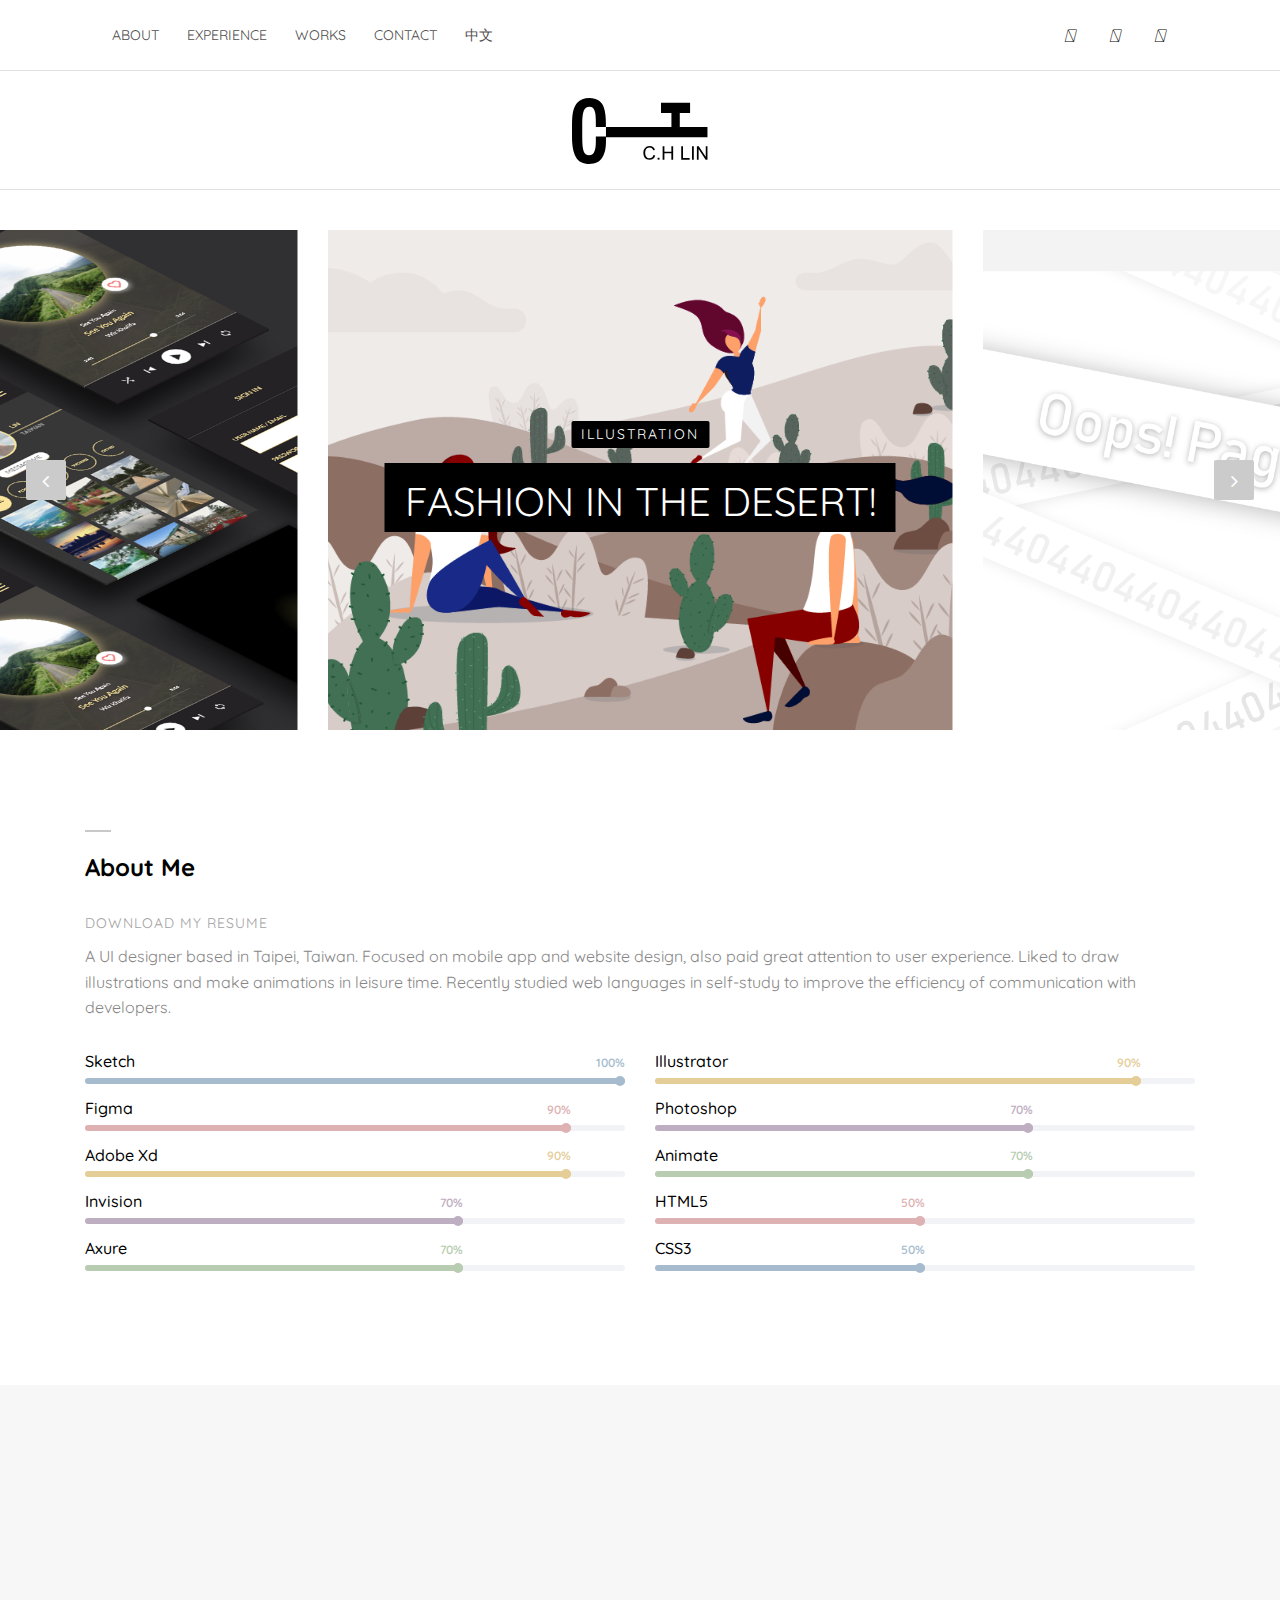
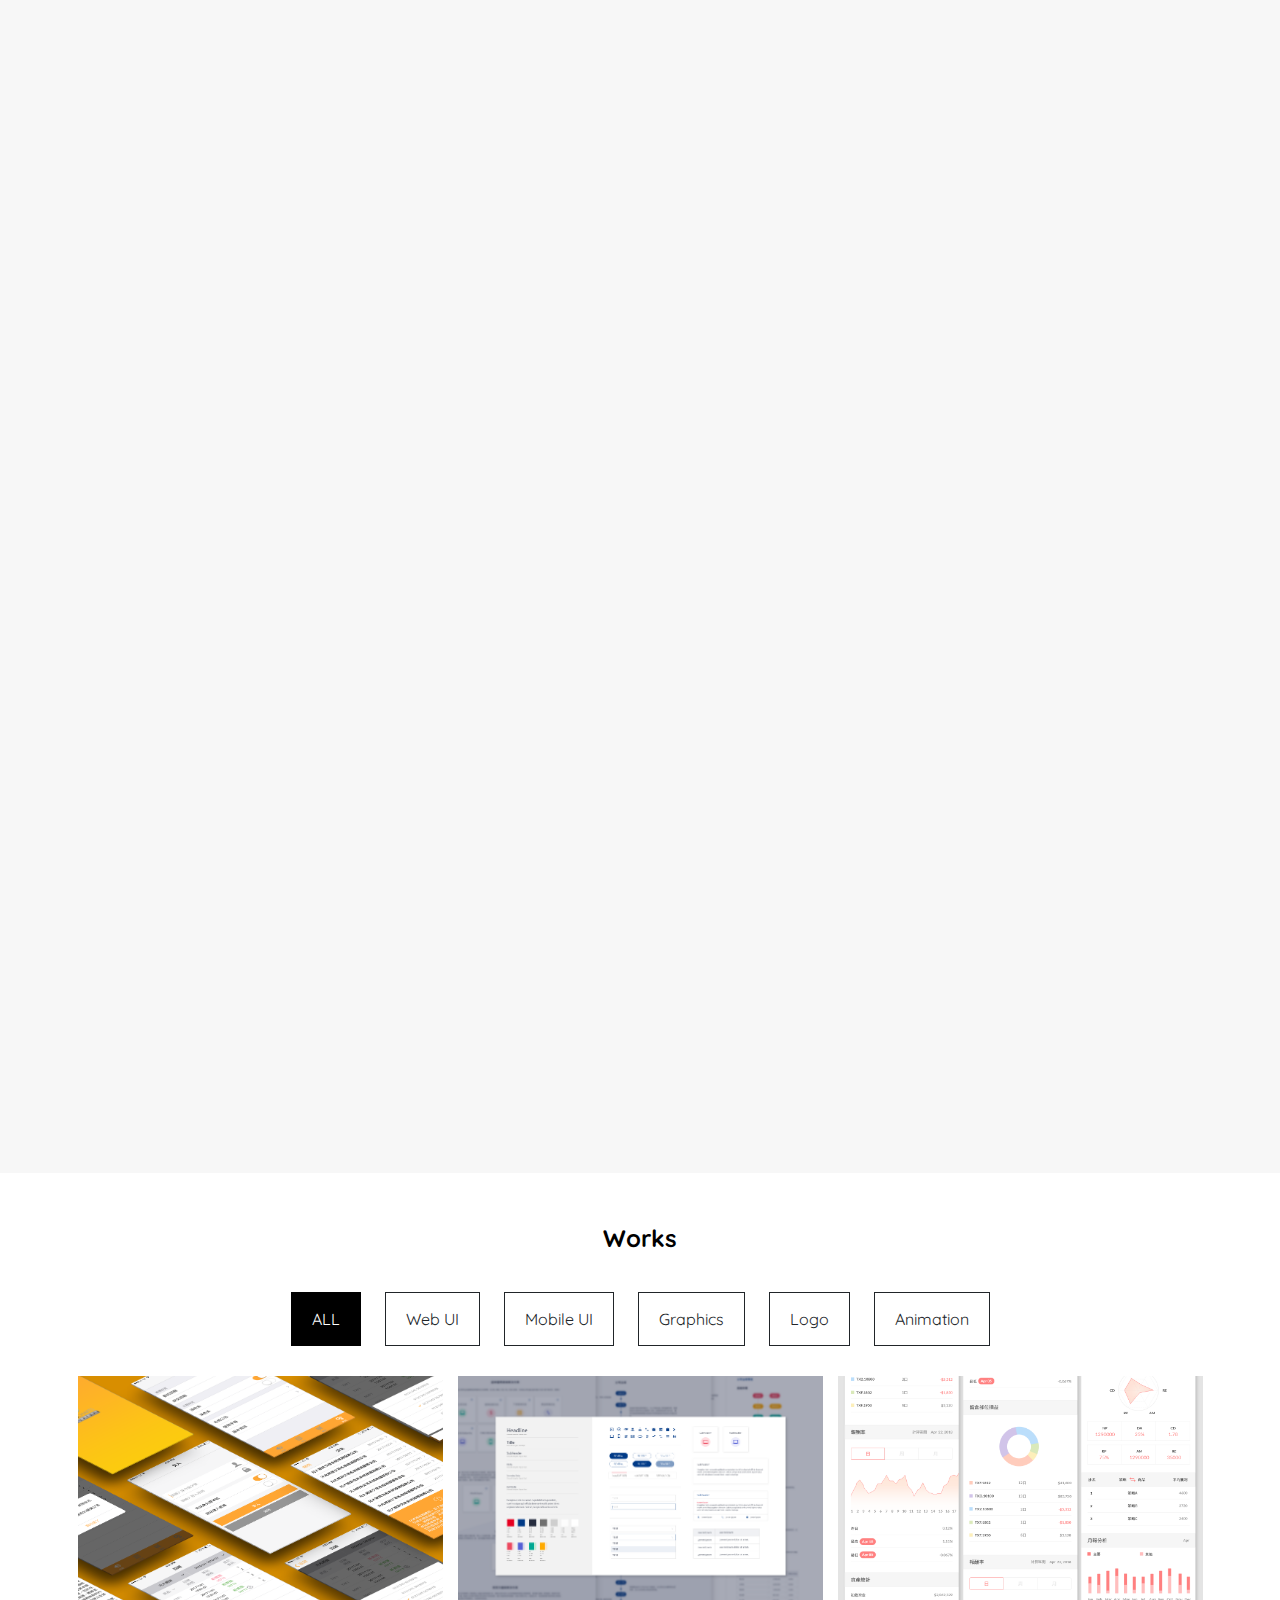
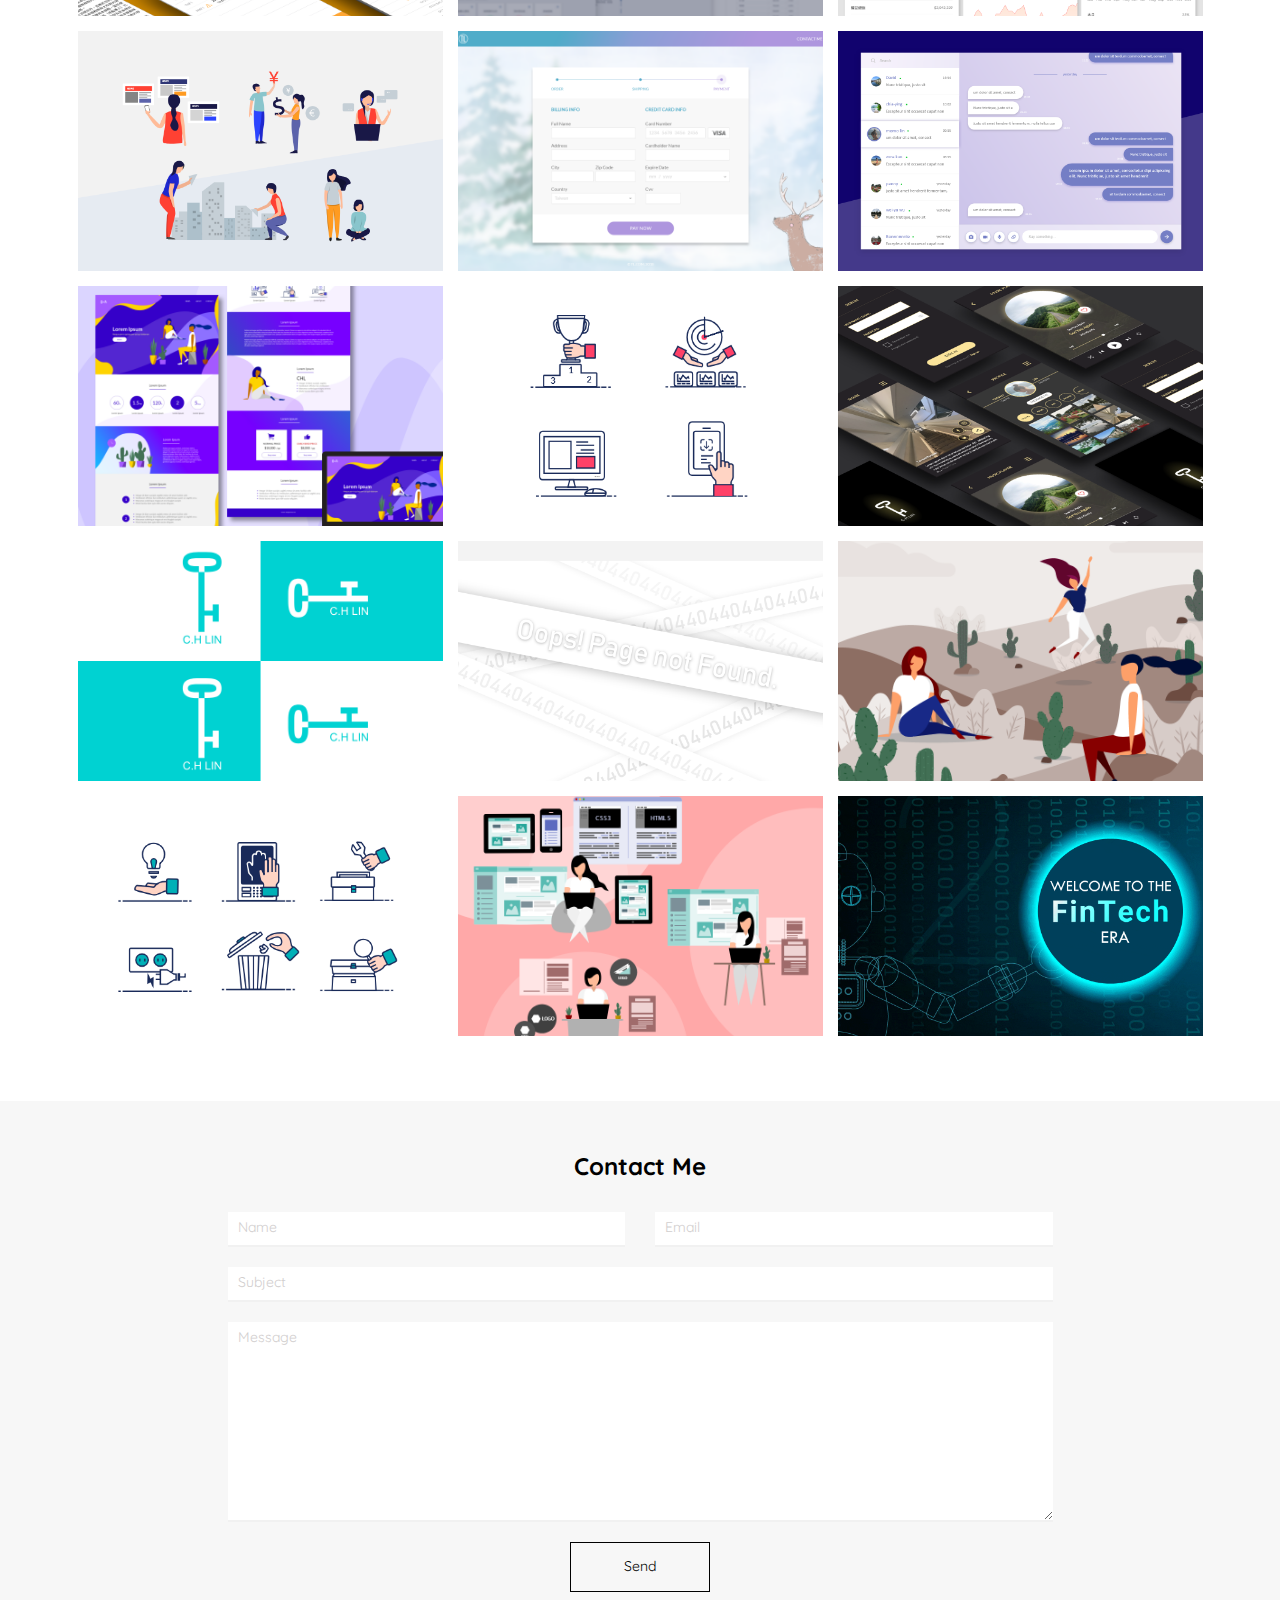
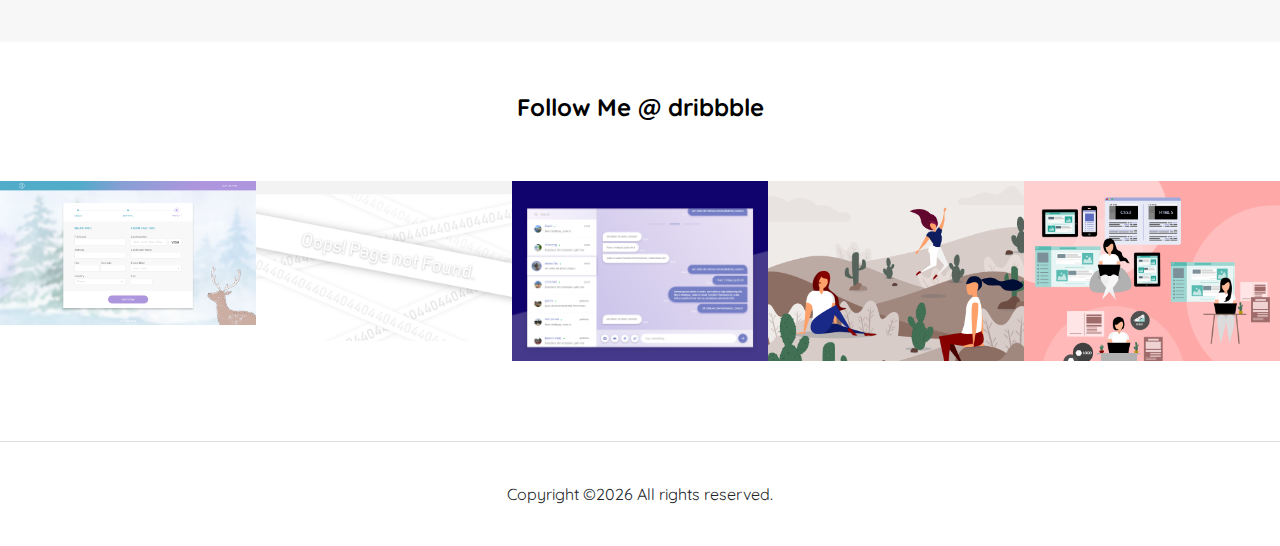
==== commit 755119fb: "stylechange" ====
--- a/index.html
+++ b/index.html
@@ -85,7 +85,7 @@
 -->
                             <a target="_blank" href="https://dribbble.com/chiahueilin" data-toggle="tooltip" data-placement="bottom" title="Dribbble"><i class="fab fa-dribbble" aria-hidden="true"></i></a>
                             <a target="_blank" href="https://www.behance.net/tiffanylin1b27" data-toggle="tooltip" data-placement="bottom" title="Behance"><i class="fab fa-behance" aria-hidden="true"></i></a>
-                            <a target="_blank" href="#" data-toggle="tooltip" data-placement="bottom" title="Linkedin"><i class="fab fa-linkedin" aria-hidden="true"></i></a>
+                            <a target="_blank" href="https://www.linkedin.com/in/tiffany-lin-65820013b/" data-toggle="tooltip" data-placement="bottom" title="Linkedin"><i class="fab fa-linkedin" aria-hidden="true"></i></a>
                         </div>
                     </div>
                     </nav>
@@ -96,7 +96,7 @@
             <div class="container h-100">
                 <div class="row h-100 align-items-center">
                     <div class="col-12">
-                        <a href="index.html" class="original-logo"><img src="img/core-img/logo_horizontal_filled%20%E2%80%93%201@2x.png" alt=""></a>
+                        <a href="index.html"><img src="img/core-img/logo_horizontal_filled%20%E2%80%93%201@2x.png" alt=""></a>
                     </div>
                 </div>
             </div>
@@ -178,30 +178,30 @@
         <div class="container">
             <div class="row align-items-end">
                 <!-- Single Blog Area -->
-                <div class="col-12 col-lg-6">
+                <div class="col-12 col-lg-12">
                     <div class="single-blog-area clearfix">
                         <!-- Blog Content -->
                         <div class="single-blog-content">
                             <div class="line"></div>
+                            <h4>About Me</h4>
                             <a href="resume.pdf" download="resume" class="post-tag">Download My Resume</a>
-                            <h4>About Me</h4>
                             <p>A UI designer based in Taipei, Taiwan. Focused on mobile app and website design, also paid great attention to user experience. Liked to draw illustrations and make animations in leisure time. Recently studied web languages in self-study to improve the efficiency of communication with developers.</p>
                         </div>
                     </div>
                 </div>
-				<div class="col-12 col-lg-6">
+                <div class="col-12 col-lg-6">
                   <div class="single-blog-area clearfix">
 							<div class="progress-wrap">
-								<h6>Photoshop</h6>
-								<div class="progress">
-								 	<div class="progress-bar color-1" role="progressbar" aria-valuenow="75"
-								  	aria-valuemin="0" aria-valuemax="100" style="width:75%">
-								    <span>75%</span>
-								  	</div>
-								</div>
-							</div>
-							<div class="progress-wrap">
-								<h6>Illustrator</h6>
+								<h6>Sketch</h6>
+								<div class="progress">
+								 	<div class="progress-bar color-1" role="progressbar" aria-valuenow="100"
+								  	aria-valuemin="0" aria-valuemax="100" style="width:100%">
+								    <span>100%</span>
+								  	</div>
+								</div>
+							</div>
+							<div class="progress-wrap">
+								<h6>Figma</h6>
 								<div class="progress">
 								 	<div class="progress-bar color-2" role="progressbar" aria-valuenow="90"
 								  	aria-valuemin="0" aria-valuemax="100" style="width:90%">
@@ -219,7 +219,7 @@
 								</div>
 							</div>
 							<div class="progress-wrap">
-								<h6>Animate</h6>
+								<h6>Invision</h6>
 								<div class="progress">
 								 	<div class="progress-bar color-4" role="progressbar" aria-valuenow="70"
 								  	aria-valuemin="0" aria-valuemax="100" style="width:70%">
@@ -228,20 +228,60 @@
 								</div>
 							</div>
 							<div class="progress-wrap">
+								<h6>Axure</h6>
+								<div class="progress">
+								 	<div class="progress-bar color-6" role="progressbar" aria-valuenow="70"
+								  	aria-valuemin="0" aria-valuemax="100" style="width:70%">
+								    <span>70%</span>
+								  	</div>
+								</div>
+							</div>
+					</div>
+				</div>
+           	    <div class="col-12 col-lg-6">
+                  <div class="single-blog-area clearfix">
+							<div class="progress-wrap">
+								<h6>Illustrator</h6>
+								<div class="progress">
+								 	<div class="progress-bar color-3" role="progressbar" aria-valuenow="90"
+								  	aria-valuemin="0" aria-valuemax="100" style="width:90%">
+								    <span>90%</span>
+								  	</div>
+								</div>
+							</div>
+							<div class="progress-wrap">
+								<h6>Photoshop</h6>
+								<div class="progress">
+								 	<div class="progress-bar color-4" role="progressbar" aria-valuenow="70"
+								  	aria-valuemin="0" aria-valuemax="100" style="width:70%">
+								    <span>70%</span>
+								  	</div>
+								</div>
+							</div>
+							<div class="progress-wrap">
+								<h6>Animate</h6>
+								<div class="progress">
+								 	<div class="progress-bar color-6" role="progressbar" aria-valuenow="70"
+								  	aria-valuemin="0" aria-valuemax="100" style="width:70%">
+								    <span>70%</span>
+								  	</div>
+								</div>
+							</div>
+							<div class="progress-wrap">
 								<h6>HTML5</h6>
 								<div class="progress">
-								 	<div class="progress-bar color-5" role="progressbar" aria-valuenow="30"
-								  	aria-valuemin="0" aria-valuemax="100" style="width:40%">
-								    <span>40%</span>
+								 	<div class="progress-bar color-2" role="progressbar" aria-valuenow="50"
+								  	aria-valuemin="0" aria-valuemax="100" style="width:50%">
+								    <span>50%</span>
 								  	</div>
 								</div>
 							</div>
 							<div class="progress-wrap">
 								<h6>CSS3</h6>
 								<div class="progress">
-								 	<div class="progress-bar color-6" role="progressbar" aria-valuenow="40"
-								  	aria-valuemin="0" aria-valuemax="100" style="width:40%">
-								    <span>40%</span>
+								 	<div class="progress-bar color-1" role="progressbar" aria-valuenow="50"
+								  	aria-valuemin="0" aria-valuemax="100" style="width:50%">
+								    <span>50%</span>
 								  	</div>
 								</div>
 							</div>
@@ -263,7 +303,7 @@
                                 <div class="single-blog-thumbnail">
                                     <img src="img/blog-img/experience3.png" alt="">
                                     <div class="post-date">
-                                        <p>2<span>years</span></p>
+                                        <p>3<span>years</span></p>
                                     </div>
                                 </div>
                             </div>
@@ -278,7 +318,7 @@
                                         - Responsible for all UI/UX design decision<br>
                                         - Inter-departmental communication</p>
 
-                                    <h6>Stock and Future APP</h6>
+                                    <h6>Future APP</h6>
                                     <p>- Collaborated closely with the product manager and Engineers from conception to the end<br>
                                         - Responsible for all UI design decision to create visually stimulating and delightful designs<br>
                                         - Completed jobs 10% faster than targets on average</p>
@@ -329,7 +369,7 @@
                                 <div class="single-blog-thumbnail">
                                     <img src="img/blog-img/experience1.png" alt="">
                                     <div class="post-date">
-                                        <p>3<span>years</span></p>
+                                        <p>2<span>years</span></p>
                                     </div>
                                 </div>
                             </div>
@@ -356,7 +396,7 @@
     
     
      <!-- ====== Portfolio Section ====== -->
-    <section id="works" class="section-padding-100 portfolio-area">
+    <section id="works" class="section-padding-50 portfolio-area">
         <div class="container">
             <!-- Section Title -->
             <div class="row justify-content-center">
@@ -570,7 +610,7 @@
     <!-- ====== // Portfolio Section ====== -->
     
         <!-- ##### Contact Area Start ##### -->
-    <section id="contact" class="contact-area section-padding-100">
+    <section id="contact" class="contact-area section-padding-50">
         <div class="container">
             <div class="row justify-content-center">
                 <!-- Contact Form Area -->
@@ -636,8 +676,8 @@
         <div class="container">
             <div class="row">
                 <div class="col-12">
-                    <div class="insta-title">
-                        <h5>Follow Me @ dribbble</h5>
+                    <div class="insta-title section-padding-50">
+                        <h4>Follow Me @ dribbble</h4>
                     </div>
                 </div>
             </div>
--- a/style.css
+++ b/style.css
@@ -2,7 +2,7 @@
 /* :: Import Fonts */
 
 
-@import url("https://fonts.googleapis.com/css?family=Noto+Sans+TC:400,700|Quicksand:400,700&amp;subset=chinese-traditional");
+@import url("https://fonts.googleapis.com/css?family=Noto+Sans+TC:400,700|Quicksand:500,700&amp;subset=chinese-traditional");
 @import url(css/bootstrap.min.css);
 @import url(css/classy-nav.css);
 @import url(css/animate.css);
@@ -47,7 +47,7 @@
 
 p {
   color: #878787;
-  font-size: 14px;
+  font-size: 16px;
   line-height: 1.4;
   font-family: "Quicksand", "Microsoft JhengHei"; }
 
@@ -56,7 +56,7 @@
   transition-duration: 500ms;
   text-decoration: none;
   outline: none;
-  font-size: 14px;
+  font-size: 16px;
   font-family: "Quicksand", "Microsoft JhengHei";
   color: #4f4d4d; }
   a:hover, a:focus {
@@ -65,7 +65,7 @@
     transition-duration: 500ms;
     text-decoration: none;
     outline: none;
-    font-size: 14px;
+    font-size: 16px;
     }
 
 #preloader {
@@ -335,7 +335,7 @@
           .header-area .original-nav-area .top-social-area a {
             padding: 5px 10px; } }
   .header-area .logo-area {
-    height: 130px;
+    height: 120px;
     border-top: 1px solid #e1e1e1;
     border-bottom: 1px solid #e1e1e1;
     margin-bottom: 40px;
@@ -343,7 +343,7 @@
     z-index: -1; }
     @media only screen and (max-width: 767px) {
       .header-area .logo-area {
-        height: 100px; } }
+        height: 90px; } }
 
 .header-area .original-nav-area {
     height: 70px;}
@@ -402,10 +402,10 @@
         height: 500px; } }
     @media only screen and (min-width: 768px) and (max-width: 991px) {
       .hero-slides .single-hero-slide {
-        height: 450px; } }
+        height: 450px;} }
     @media only screen and (max-width: 767px) {
       .hero-slides .single-hero-slide {
-        height: 250px; } }
+        height: 350px; } }
     .hero-slides .single-hero-slide .slide-content {
       display: none; }
       .hero-slides .single-hero-slide .slide-content .post-tag {
@@ -418,7 +418,7 @@
           border-radius: 2px;
           text-transform: uppercase;
           letter-spacing: 2px;
-          font-size: 10px;
+          font-size: 14px;
           color: #ffffff; }
       .hero-slides .single-hero-slide .slide-content h2 a {
         font-size: 40px;
@@ -437,7 +437,7 @@
             font-size: 24px; } }
         @media only screen and (max-width: 767px) {
           .hero-slides .single-hero-slide .slide-content h2 a {
-            font-size: 12px;
+            font-size: 16px;
             padding: 12px 10px 5px; } }
   .hero-slides .center .single-hero-slide .slide-content {
     display: block; }
@@ -448,7 +448,7 @@
     margin-top: -20px;
     width: 40px;
     height: 40px;
-    left: 7%;
+    left: 2%;
     position: absolute;
     z-index: 20;
     text-align: center;
@@ -465,7 +465,7 @@
       color: #ffffff; }
   .hero-slides .owl-nav .owl-next {
     left: auto;
-    right: 7%; }
+    right: 2%; }
 
 /* Color Slide */
 
@@ -558,7 +558,7 @@
 
 .experience {
     background-color: #f7f7f7;
-    padding: 80px 0 30px 0;
+    padding: 50px 0 30px 0;
 }
 .single-blog-area {
   position: relative;
@@ -594,9 +594,9 @@
     margin-bottom: 20px; }
   .single-blog-area .single-blog-content .post-tag {
     color: #a1a1a1;
-    font-size: 11px;
+    font-size: 14px;
     text-transform: uppercase;
-    letter-spacing: 3px;
+    letter-spacing: 1px;
     margin-bottom: 10px;
     display: block; }
     .single-blog-area .single-blog-content .post-tag:hover, .single-blog-area .single-blog-content .post-tag:focus {
@@ -605,7 +605,7 @@
     display: inline-block;
     color: #000000;
     font-size: 24px;
-    font-weight: 400;
+    font-weight: 700;
     margin-bottom: 30px; }
     .single-blog-area .single-blog-content h4 a:hover, .single-blog-area .single-blog-content h4 a:focus {
       color: #000000; }
@@ -614,12 +614,12 @@
         margin-bottom: 20px; } }
   .single-blog-area .single-blog-content > p {
     line-height: 1.6;
-    margin-bottom: 70px; }
+    margin-bottom: 30px; }
     @media only screen and (min-width: 992px) and (max-width: 1199px) {
       .single-blog-area .single-blog-content > p {
         margin-bottom: 30px; } }
   .single-blog-area .single-blog-content .post-meta p {
-    font-size: 9px;
+    font-size: 12px;
     text-transform: uppercase;
     margin-bottom: 0;
     letter-spacing: 3px;
@@ -627,7 +627,7 @@
     .single-blog-area .single-blog-content .post-meta p:first-of-type {
       margin-right: 30px; }
     .single-blog-area .single-blog-content .post-meta p a {
-      font-size: 9px;
+      font-size: 12px;
       text-transform: uppercase;
       color: #000000;
       letter-spacing: 3px; }
